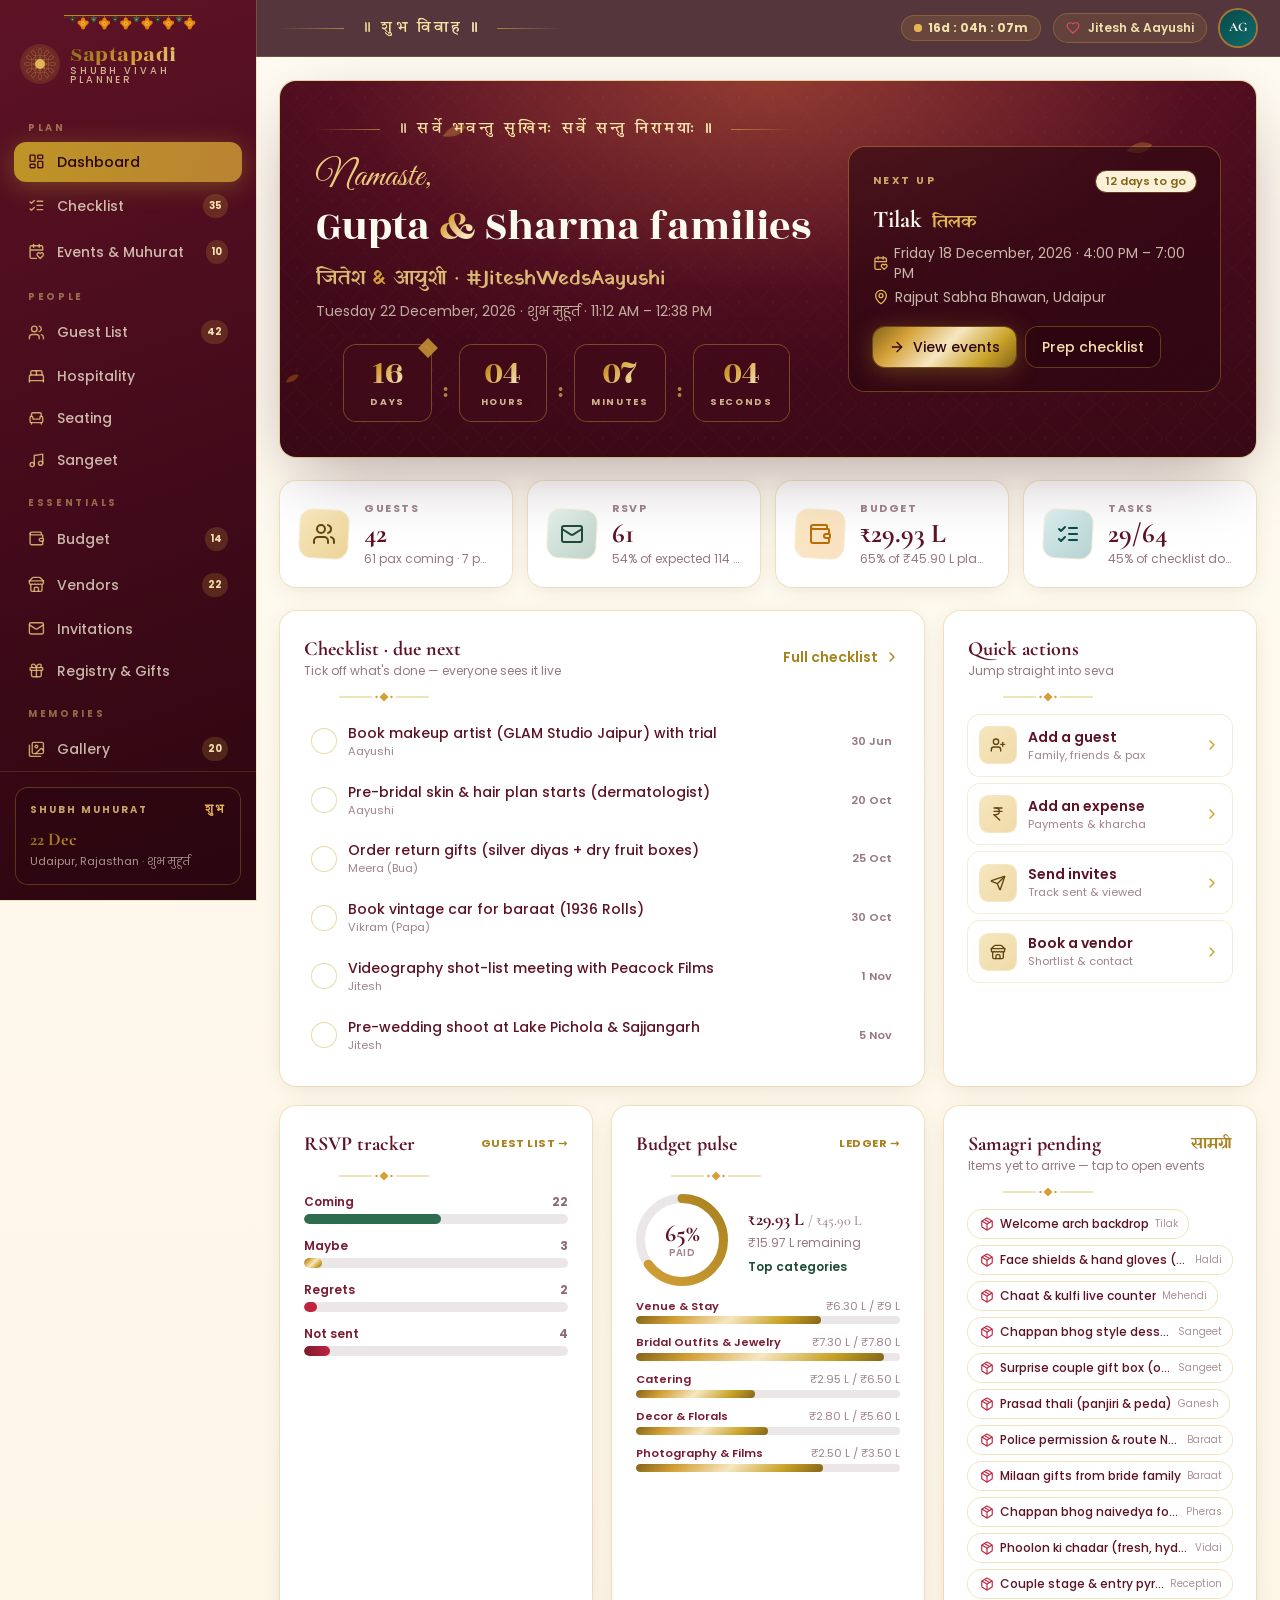
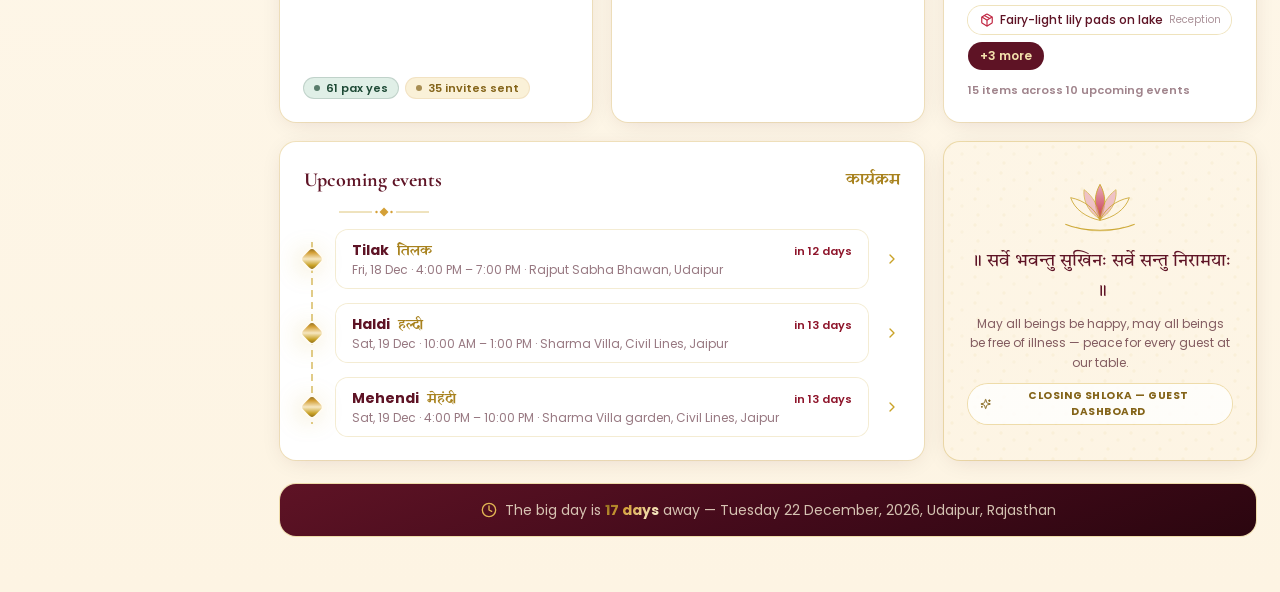
==== index.html @ cbbd02e7 "Saptapadi wedding site — production build" ====
<!doctype html>
<html lang="en">
  <head>
    <meta charset="UTF-8" />
    <link rel="icon" type="image/svg+xml" href="./favicon.svg" />
    <meta name="viewport" content="width=device-width, initial-scale=1.0" />
    <meta name="theme-color" content="#420A1A" />
    <link rel="manifest" href="./manifest.webmanifest" />
    <meta name="description" content="Saptapadi — a beautiful way to plan an Indian Hindu wedding. Guests, rituals, budget, vendors and everything shubh." />
    <title>Saptapadi · Shubh Vivah Planner</title>
    <link rel="preconnect" href="https://fonts.googleapis.com" />
    <link rel="preconnect" href="https://fonts.gstatic.com" crossorigin />
    <link
      href="https://fonts.googleapis.com/css2?family=Cormorant+Garamond:ital,wght@0,400;0,500;0,600;0,700;1,400;1,500;1,600&family=Rozha+One&family=Great+Vibes&family=Yatra+One&family=Tiro+Devanagari+Sanskrit:ital@0;1&family=Poppins:wght@300;400;500;600;700&display=swap"
      rel="stylesheet"
    />
    <script type="module" crossorigin src="./assets/index-DL94QzSH.js"></script>
    <link rel="modulepreload" crossorigin href="./assets/vendor-CzCGcrFV.js">
    <link rel="modulepreload" crossorigin href="./assets/motion-D1242MIy.js">
    <link rel="modulepreload" crossorigin href="./assets/charts-8jH4DC9F.js">
    <link rel="stylesheet" crossorigin href="./assets/index-RUDjxCdK.css">
  </head>
  <body>
    <div id="root"></div>
  </body>
</html>
---- assets/index-RUDjxCdK.css ----
*,:before,:after{--tw-border-spacing-x: 0;--tw-border-spacing-y: 0;--tw-translate-x: 0;--tw-translate-y: 0;--tw-rotate: 0;--tw-skew-x: 0;--tw-skew-y: 0;--tw-scale-x: 1;--tw-scale-y: 1;--tw-pan-x: ;--tw-pan-y: ;--tw-pinch-zoom: ;--tw-scroll-snap-strictness: proximity;--tw-gradient-from-position: ;--tw-gradient-via-position: ;--tw-gradient-to-position: ;--tw-ordinal: ;--tw-slashed-zero: ;--tw-numeric-figure: ;--tw-numeric-spacing: ;--tw-numeric-fraction: ;--tw-ring-inset: ;--tw-ring-offset-width: 0px;--tw-ring-offset-color: #fff;--tw-ring-color: rgb(59 130 246 / .5);--tw-ring-offset-shadow: 0 0 #0000;--tw-ring-shadow: 0 0 #0000;--tw-shadow: 0 0 #0000;--tw-shadow-colored: 0 0 #0000;--tw-blur: ;--tw-brightness: ;--tw-contrast: ;--tw-grayscale: ;--tw-hue-rotate: ;--tw-invert: ;--tw-saturate: ;--tw-sepia: ;--tw-drop-shadow: ;--tw-backdrop-blur: ;--tw-backdrop-brightness: ;--tw-backdrop-contrast: ;--tw-backdrop-grayscale: ;--tw-backdrop-hue-rotate: ;--tw-backdrop-invert: ;--tw-backdrop-opacity: ;--tw-backdrop-saturate: ;--tw-backdrop-sepia: ;--tw-contain-size: ;--tw-contain-layout: ;--tw-contain-paint: ;--tw-contain-style: }::backdrop{--tw-border-spacing-x: 0;--tw-border-spacing-y: 0;--tw-translate-x: 0;--tw-translate-y: 0;--tw-rotate: 0;--tw-skew-x: 0;--tw-skew-y: 0;--tw-scale-x: 1;--tw-scale-y: 1;--tw-pan-x: ;--tw-pan-y: ;--tw-pinch-zoom: ;--tw-scroll-snap-strictness: proximity;--tw-gradient-from-position: ;--tw-gradient-via-position: ;--tw-gradient-to-position: ;--tw-ordinal: ;--tw-slashed-zero: ;--tw-numeric-figure: ;--tw-numeric-spacing: ;--tw-numeric-fraction: ;--tw-ring-inset: ;--tw-ring-offset-width: 0px;--tw-ring-offset-color: #fff;--tw-ring-color: rgb(59 130 246 / .5);--tw-ring-offset-shadow: 0 0 #0000;--tw-ring-shadow: 0 0 #0000;--tw-shadow: 0 0 #0000;--tw-shadow-colored: 0 0 #0000;--tw-blur: ;--tw-brightness: ;--tw-contrast: ;--tw-grayscale: ;--tw-hue-rotate: ;--tw-invert: ;--tw-saturate: ;--tw-sepia: ;--tw-drop-shadow: ;--tw-backdrop-blur: ;--tw-backdrop-brightness: ;--tw-backdrop-contrast: ;--tw-backdrop-grayscale: ;--tw-backdrop-hue-rotate: ;--tw-backdrop-invert: ;--tw-backdrop-opacity: ;--tw-backdrop-saturate: ;--tw-backdrop-sepia: ;--tw-contain-size: ;--tw-contain-layout: ;--tw-contain-paint: ;--tw-contain-style: }*,:before,:after{box-sizing:border-box;border-width:0;border-style:solid;border-color:#e5e7eb}:before,:after{--tw-content: ""}html,:host{line-height:1.5;-webkit-text-size-adjust:100%;-moz-tab-size:4;-o-tab-size:4;tab-size:4;font-family:Poppins,system-ui,sans-serif;font-feature-settings:normal;font-variation-settings:normal;-webkit-tap-highlight-color:transparent}body{margin:0;line-height:inherit}hr{height:0;color:inherit;border-top-width:1px}abbr:where([title]){-webkit-text-decoration:underline dotted;text-decoration:underline dotted}h1,h2,h3,h4,h5,h6{font-size:inherit;font-weight:inherit}a{color:inherit;text-decoration:inherit}b,strong{font-weight:bolder}code,kbd,samp,pre{font-family:ui-monospace,SFMono-Regular,Menlo,Monaco,Consolas,Liberation Mono,Courier New,monospace;font-feature-settings:normal;font-variation-settings:normal;font-size:1em}small{font-size:80%}sub,sup{font-size:75%;line-height:0;position:relative;vertical-align:baseline}sub{bottom:-.25em}sup{top:-.5em}table{text-indent:0;border-color:inherit;border-collapse:collapse}button,input,optgroup,select,textarea{font-family:inherit;font-feature-settings:inherit;font-variation-settings:inherit;font-size:100%;font-weight:inherit;line-height:inherit;letter-spacing:inherit;color:inherit;margin:0;padding:0}button,select{text-transform:none}button,input:where([type=button]),input:where([type=reset]),input:where([type=submit]){-webkit-appearance:button;background-color:transparent;background-image:none}:-moz-focusring{outline:auto}:-moz-ui-invalid{box-shadow:none}progress{vertical-align:baseline}::-webkit-inner-spin-button,::-webkit-outer-spin-button{height:auto}[type=search]{-webkit-appearance:textfield;outline-offset:-2px}::-webkit-search-decoration{-webkit-appearance:none}::-webkit-file-upload-button{-webkit-appearance:button;font:inherit}summary{display:list-item}blockquote,dl,dd,h1,h2,h3,h4,h5,h6,hr,figure,p,pre{margin:0}fieldset{margin:0;padding:0}legend{padding:0}ol,ul,menu{list-style:none;margin:0;padding:0}dialog{padding:0}textarea{resize:vertical}input::-moz-placeholder,textarea::-moz-placeholder{opacity:1;color:#9ca3af}input::placeholder,textarea::placeholder{opacity:1;color:#9ca3af}button,[role=button]{cursor:pointer}:disabled{cursor:default}img,svg,video,canvas,audio,iframe,embed,object{display:block;vertical-align:middle}img,video{max-width:100%;height:auto}[hidden]:where(:not([hidden=until-found])){display:none}html{scroll-behavior:smooth}body{--tw-bg-opacity: 1;background-color:rgb(255 251 242 / var(--tw-bg-opacity, 1));font-family:Poppins,system-ui,sans-serif;--tw-text-opacity: 1;color:rgb(66 10 26 / var(--tw-text-opacity, 1));-webkit-font-smoothing:antialiased;-moz-osx-font-smoothing:grayscale;overflow-x:clip}::-moz-selection{--tw-bg-opacity: 1;background-color:rgb(243 224 172 / var(--tw-bg-opacity, 1));--tw-text-opacity: 1;color:rgb(66 10 26 / var(--tw-text-opacity, 1))}::selection{--tw-bg-opacity: 1;background-color:rgb(243 224 172 / var(--tw-bg-opacity, 1));--tw-text-opacity: 1;color:rgb(66 10 26 / var(--tw-text-opacity, 1))}*{scrollbar-width:thin;scrollbar-color:rgba(201,162,39,.55) rgba(66,10,26,.06)}*::-webkit-scrollbar{width:8px;height:8px}*::-webkit-scrollbar-track{background:#420a1a0d}*::-webkit-scrollbar-thumb{background:linear-gradient(180deg,#d4a037,#a8821e);border-radius:8px}input[type=number]::-webkit-outer-spin-button,input[type=number]::-webkit-inner-spin-button{-webkit-appearance:none}@keyframes shimmer{0%{background-position:200% center}to{background-position:-200% center}}.gold-text{animation:shimmer 9s linear infinite;background-image:linear-gradient(135deg,#846419,#d4a037 22%,#f6e7c1,#c9a227 78%,#846419);-webkit-background-clip:text;background-clip:text;color:transparent;background-size:200% auto}.gold-text-static{background-image:linear-gradient(135deg,#846419,#d4a037 22%,#f6e7c1,#c9a227 78%,#846419);-webkit-background-clip:text;background-clip:text;color:transparent;background-size:200% auto}.frame-gold{box-shadow:inset 0 0 0 1px #c9a22773}.frame-royal-dark{box-shadow:inset 0 0 0 2px #c9a227d9,inset 0 0 0 6px #2b060f,inset 0 0 0 7.5px #c024408c}.shloka{line-height:2.1}.frame-gold-double{box-shadow:inset 0 0 0 1px #c9a2278c,inset 0 0 0 4px #fffbf200,inset 0 0 #0000}.arch{border-radius:999px 999px 1.25rem 1.25rem}.arch-sm{border-radius:999px 999px .75rem .75rem}.pattern-bandhani{background-image:url("data:image/svg+xml,%3Csvg xmlns='http://www.w3.org/2000/svg' width='26' height='26'%3E%3Ccircle cx='5' cy='5' r='1.7' fill='%23C9A227' fill-opacity='0.16'/%3E%3Ccircle cx='18' cy='12' r='1.7' fill='%23C9A227' fill-opacity='0.12'/%3E%3Ccircle cx='8' cy='21' r='1.7' fill='%23C9A227' fill-opacity='0.16'/%3E%3C/svg%3E")}.pattern-jaali{background-image:url("data:image/svg+xml,%3Csvg xmlns='http://www.w3.org/2000/svg' width='34' height='34'%3E%3Cpath d='M17 1 L33 17 L17 33 L1 17 Z' fill='none' stroke='%23C9A227' stroke-opacity='0.14'/%3E%3Ccircle cx='17' cy='17' r='1.4' fill='%23C9A227' fill-opacity='0.16'/%3E%3C/svg%3E")}.pattern-waves{background-image:url("data:image/svg+xml,%3Csvg xmlns='http://www.w3.org/2000/svg' width='120' height='24'%3E%3Cpath d='M0 12 Q 15 0 30 12 T 60 12 T 90 12 T 120 12' fill='none' stroke='%23C9A227' stroke-opacity='0.13'/%3E%3C/svg%3E")}.no-scrollbar::-webkit-scrollbar{display:none}.no-scrollbar{-ms-overflow-style:none;scrollbar-width:none}.glass-dark{border-bottom-width:1px;border-color:#c9a22740;background-color:#2b060fcc;--tw-backdrop-blur: blur(24px);-webkit-backdrop-filter:var(--tw-backdrop-blur) var(--tw-backdrop-brightness) var(--tw-backdrop-contrast) var(--tw-backdrop-grayscale) var(--tw-backdrop-hue-rotate) var(--tw-backdrop-invert) var(--tw-backdrop-opacity) var(--tw-backdrop-saturate) var(--tw-backdrop-sepia);backdrop-filter:var(--tw-backdrop-blur) var(--tw-backdrop-brightness) var(--tw-backdrop-contrast) var(--tw-backdrop-grayscale) var(--tw-backdrop-hue-rotate) var(--tw-backdrop-invert) var(--tw-backdrop-opacity) var(--tw-backdrop-saturate) var(--tw-backdrop-sepia)}.glass-light{border-bottom-width:1px;border-color:#c9a22733;background-color:#fffbf2d9;--tw-backdrop-blur: blur(24px);-webkit-backdrop-filter:var(--tw-backdrop-blur) var(--tw-backdrop-brightness) var(--tw-backdrop-contrast) var(--tw-backdrop-grayscale) var(--tw-backdrop-hue-rotate) var(--tw-backdrop-invert) var(--tw-backdrop-opacity) var(--tw-backdrop-saturate) var(--tw-backdrop-sepia);backdrop-filter:var(--tw-backdrop-blur) var(--tw-backdrop-brightness) var(--tw-backdrop-contrast) var(--tw-backdrop-grayscale) var(--tw-backdrop-hue-rotate) var(--tw-backdrop-invert) var(--tw-backdrop-opacity) var(--tw-backdrop-saturate) var(--tw-backdrop-sepia)}.timeline-dash{background-image:linear-gradient(to bottom,rgba(201,162,39,.55) 55%,transparent 45%);background-size:2px 12px;background-repeat:repeat-y}.pointer-events-none{pointer-events:none}.visible{visibility:visible}.invisible{visibility:hidden}.static{position:static}.fixed{position:fixed}.absolute{position:absolute}.relative{position:relative}.sticky{position:sticky}.-inset-2{top:-.5rem;right:-.5rem;bottom:-.5rem;left:-.5rem}.-inset-2\.5{top:-.625rem;right:-.625rem;bottom:-.625rem;left:-.625rem}.-inset-3{top:-.75rem;right:-.75rem;bottom:-.75rem;left:-.75rem}.inset-0{top:0;right:0;bottom:0;left:0}.inset-x-0{left:0;right:0}.inset-y-0{top:0;bottom:0}.-bottom-24{bottom:-6rem}.-bottom-28{bottom:-7rem}.-bottom-32{bottom:-8rem}.-left-12{left:-3rem}.-left-20{left:-5rem}.-left-24{left:-6rem}.-left-32{left:-8rem}.-left-36{left:-9rem}.-left-40{left:-10rem}.-left-8{left:-2rem}.-right-1{right:-.25rem}.-right-12{right:-3rem}.-right-24{right:-6rem}.-right-28{right:-7rem}.-right-3{right:-.75rem}.-right-32{right:-8rem}.-right-40{right:-10rem}.-right-6{right:-1.5rem}.-top-1{top:-.25rem}.-top-20{top:-5rem}.-top-28{top:-7rem}.-top-32{top:-8rem}.-top-4{top:-1rem}.-top-5{top:-1.25rem}.-top-6{top:-1.5rem}.bottom-0{bottom:0}.bottom-10{bottom:2.5rem}.bottom-3{bottom:.75rem}.bottom-4{bottom:1rem}.bottom-5{bottom:1.25rem}.bottom-6{bottom:1.5rem}.left-0{left:0}.left-0\.5{left:.125rem}.left-3\.5{left:.875rem}.left-4{left:1rem}.left-5{left:1.25rem}.left-6{left:1.5rem}.left-\[1\.75rem\]{left:1.75rem}.left-\[7px\]{left:7px}.right-0{right:0}.right-0\.5{right:.125rem}.right-2{right:.5rem}.right-3{right:.75rem}.right-3\.5{right:.875rem}.right-4{right:1rem}.right-5{right:1.25rem}.right-6{right:1.5rem}.top-0{top:0}.top-0\.5{top:.125rem}.top-1\/2{top:50%}.top-1\/4{top:25%}.top-16{top:4rem}.top-2{top:.5rem}.top-20{top:5rem}.top-3{top:.75rem}.top-3\.5{top:.875rem}.top-4{top:1rem}.top-5{top:1.25rem}.top-6{top:1.5rem}.top-\[-4\%\]{top:-4%}.z-10{z-index:10}.z-30{z-index:30}.z-40{z-index:40}.z-50{z-index:50}.z-\[100\]{z-index:100}.z-\[90\]{z-index:90}.col-span-1{grid-column:span 1 / span 1}.mx-2{margin-left:.5rem;margin-right:.5rem}.mx-auto{margin-left:auto;margin-right:auto}.my-1\.5{margin-top:.375rem;margin-bottom:.375rem}.my-2{margin-top:.5rem;margin-bottom:.5rem}.my-3{margin-top:.75rem;margin-bottom:.75rem}.my-4{margin-top:1rem;margin-bottom:1rem}.-mt-2{margin-top:-.5rem}.mb-0\.5{margin-bottom:.125rem}.mb-1{margin-bottom:.25rem}.mb-1\.5{margin-bottom:.375rem}.mb-10{margin-bottom:2.5rem}.mb-2{margin-bottom:.5rem}.mb-2\.5{margin-bottom:.625rem}.mb-3{margin-bottom:.75rem}.mb-4{margin-bottom:1rem}.mb-5{margin-bottom:1.25rem}.ml-0\.5{margin-left:.125rem}.ml-1{margin-left:.25rem}.ml-2{margin-left:.5rem}.ml-auto{margin-left:auto}.mt-0\.5{margin-top:.125rem}.mt-1{margin-top:.25rem}.mt-1\.5{margin-top:.375rem}.mt-10{margin-top:2.5rem}.mt-12{margin-top:3rem}.mt-2{margin-top:.5rem}.mt-2\.5{margin-top:.625rem}.mt-3{margin-top:.75rem}.mt-3\.5{margin-top:.875rem}.mt-4{margin-top:1rem}.mt-5{margin-top:1.25rem}.mt-6{margin-top:1.5rem}.mt-7{margin-top:1.75rem}.mt-8{margin-top:2rem}.mt-9{margin-top:2.25rem}.mt-auto{margin-top:auto}.line-clamp-1{overflow:hidden;display:-webkit-box;-webkit-box-orient:vertical;-webkit-line-clamp:1}.line-clamp-2{overflow:hidden;display:-webkit-box;-webkit-box-orient:vertical;-webkit-line-clamp:2}.block{display:block}.inline-block{display:inline-block}.inline{display:inline}.flex{display:flex}.\!inline-flex{display:inline-flex!important}.inline-flex{display:inline-flex}.table{display:table}.grid{display:grid}.inline-grid{display:inline-grid}.hidden{display:none}.aspect-\[3\/4\]{aspect-ratio:3/4}.h-0\.5{height:.125rem}.h-1\.5{height:.375rem}.h-10{height:2.5rem}.h-11{height:2.75rem}.h-12{height:3rem}.h-14{height:3.5rem}.h-16{height:4rem}.h-2{height:.5rem}.h-2\.5{height:.625rem}.h-20{height:5rem}.h-24{height:6rem}.h-28{height:7rem}.h-3{height:.75rem}.h-3\.5{height:.875rem}.h-32{height:8rem}.h-36{height:9rem}.h-4{height:1rem}.h-40{height:10rem}.h-44{height:11rem}.h-48{height:12rem}.h-5{height:1.25rem}.h-6{height:1.5rem}.h-64{height:16rem}.h-7{height:1.75rem}.h-72{height:18rem}.h-8{height:2rem}.h-80{height:20rem}.h-9{height:2.25rem}.h-96{height:24rem}.h-\[1\.05rem\]{height:1.05rem}.h-\[260px\]{height:260px}.h-\[26rem\]{height:26rem}.h-\[30rem\]{height:30rem}.h-\[32rem\]{height:32rem}.h-\[382px\]{height:382px}.h-\[3px\]{height:3px}.h-\[520px\]{height:520px}.h-full{height:100%}.h-px{height:1px}.max-h-44{max-height:11rem}.max-h-72{max-height:18rem}.max-h-\[30rem\]{max-height:30rem}.max-h-\[52vh\]{max-height:52vh}.max-h-\[62vh\]{max-height:62vh}.max-h-\[70vh\]{max-height:70vh}.min-h-\[90px\]{min-height:90px}.min-h-screen{min-height:100vh}.w-1\.5{width:.375rem}.w-10{width:2.5rem}.w-11{width:2.75rem}.w-12{width:3rem}.w-14{width:3.5rem}.w-16{width:4rem}.w-2{width:.5rem}.w-2\.5{width:.625rem}.w-20{width:5rem}.w-24{width:6rem}.w-28{width:7rem}.w-3{width:.75rem}.w-3\.5{width:.875rem}.w-32{width:8rem}.w-36{width:9rem}.w-4{width:1rem}.w-4\/5{width:80%}.w-40{width:10rem}.w-44{width:11rem}.w-48{width:12rem}.w-5{width:1.25rem}.w-52{width:13rem}.w-56{width:14rem}.w-6{width:1.5rem}.w-60{width:15rem}.w-64{width:16rem}.w-7{width:1.75rem}.w-72{width:18rem}.w-8{width:2rem}.w-80{width:20rem}.w-9{width:2.25rem}.w-96{width:24rem}.w-\[1\.05rem\]{width:1.05rem}.w-\[180px\]{width:180px}.w-\[26rem\]{width:26rem}.w-\[290px\]{width:290px}.w-\[2px\]{width:2px}.w-\[30rem\]{width:30rem}.w-\[32rem\]{width:32rem}.w-\[400px\]{width:400px}.w-full{width:100%}.w-max{width:-moz-max-content;width:max-content}.min-w-0{min-width:0px}.min-w-\[13rem\]{min-width:13rem}.min-w-\[3\.3rem\]{min-width:3.3rem}.min-w-\[680px\]{min-width:680px}.min-w-\[760px\]{min-width:760px}.max-w-2xl{max-width:42rem}.max-w-3xl{max-width:48rem}.max-w-4xl{max-width:56rem}.max-w-7xl{max-width:80rem}.max-w-\[19rem\]{max-width:19rem}.max-w-\[220px\]{max-width:220px}.max-w-\[320px\]{max-width:320px}.max-w-\[7\.5rem\]{max-width:7.5rem}.max-w-full{max-width:100%}.max-w-lg{max-width:32rem}.max-w-md{max-width:28rem}.max-w-sm{max-width:24rem}.max-w-xl{max-width:36rem}.flex-1{flex:1 1 0%}.shrink-0{flex-shrink:0}.grow{flex-grow:1}.basis-48{flex-basis:12rem}.basis-52{flex-basis:13rem}.origin-left{transform-origin:left}.-translate-y-1\/2{--tw-translate-y: -50%;transform:translate(var(--tw-translate-x),var(--tw-translate-y)) rotate(var(--tw-rotate)) skew(var(--tw-skew-x)) skewY(var(--tw-skew-y)) scaleX(var(--tw-scale-x)) scaleY(var(--tw-scale-y))}.-rotate-3{--tw-rotate: -3deg;transform:translate(var(--tw-translate-x),var(--tw-translate-y)) rotate(var(--tw-rotate)) skew(var(--tw-skew-x)) skewY(var(--tw-skew-y)) scaleX(var(--tw-scale-x)) scaleY(var(--tw-scale-y))}.-rotate-45{--tw-rotate: -45deg;transform:translate(var(--tw-translate-x),var(--tw-translate-y)) rotate(var(--tw-rotate)) skew(var(--tw-skew-x)) skewY(var(--tw-skew-y)) scaleX(var(--tw-scale-x)) scaleY(var(--tw-scale-y))}.-rotate-90{--tw-rotate: -90deg;transform:translate(var(--tw-translate-x),var(--tw-translate-y)) rotate(var(--tw-rotate)) skew(var(--tw-skew-x)) skewY(var(--tw-skew-y)) scaleX(var(--tw-scale-x)) scaleY(var(--tw-scale-y))}.rotate-12{--tw-rotate: 12deg;transform:translate(var(--tw-translate-x),var(--tw-translate-y)) rotate(var(--tw-rotate)) skew(var(--tw-skew-x)) skewY(var(--tw-skew-y)) scaleX(var(--tw-scale-x)) scaleY(var(--tw-scale-y))}.rotate-180{--tw-rotate: 180deg;transform:translate(var(--tw-translate-x),var(--tw-translate-y)) rotate(var(--tw-rotate)) skew(var(--tw-skew-x)) skewY(var(--tw-skew-y)) scaleX(var(--tw-scale-x)) scaleY(var(--tw-scale-y))}.rotate-3{--tw-rotate: 3deg;transform:translate(var(--tw-translate-x),var(--tw-translate-y)) rotate(var(--tw-rotate)) skew(var(--tw-skew-x)) skewY(var(--tw-skew-y)) scaleX(var(--tw-scale-x)) scaleY(var(--tw-scale-y))}.rotate-45{--tw-rotate: 45deg;transform:translate(var(--tw-translate-x),var(--tw-translate-y)) rotate(var(--tw-rotate)) skew(var(--tw-skew-x)) skewY(var(--tw-skew-y)) scaleX(var(--tw-scale-x)) scaleY(var(--tw-scale-y))}.rotate-90{--tw-rotate: 90deg;transform:translate(var(--tw-translate-x),var(--tw-translate-y)) rotate(var(--tw-rotate)) skew(var(--tw-skew-x)) skewY(var(--tw-skew-y)) scaleX(var(--tw-scale-x)) scaleY(var(--tw-scale-y))}.-scale-x-100{--tw-scale-x: -1;transform:translate(var(--tw-translate-x),var(--tw-translate-y)) rotate(var(--tw-rotate)) skew(var(--tw-skew-x)) skewY(var(--tw-skew-y)) scaleX(var(--tw-scale-x)) scaleY(var(--tw-scale-y))}.transform{transform:translate(var(--tw-translate-x),var(--tw-translate-y)) rotate(var(--tw-rotate)) skew(var(--tw-skew-x)) skewY(var(--tw-skew-y)) scaleX(var(--tw-scale-x)) scaleY(var(--tw-scale-y))}@keyframes glow{0%,to{opacity:.72;filter:drop-shadow(0 0 5px rgba(242,179,61,.45))}50%{opacity:1;filter:drop-shadow(0 0 14px rgba(242,179,61,.85))}}.animate-glow{animation:glow 2.8s ease-in-out infinite}@keyframes marquee{0%{transform:translate(0)}to{transform:translate(-50%)}}.animate-marquee{animation:marquee 32s linear infinite}@keyframes ping{75%,to{transform:scale(2);opacity:0}}.animate-ping{animation:ping 1s cubic-bezier(0,0,.2,1) infinite}@keyframes ping-ring{0%{transform:scale(1);opacity:.7}to{transform:scale(1.9);opacity:0}}.animate-ping-ring{animation:ping-ring 1.6s cubic-bezier(0,0,.2,1) infinite}@keyframes spin{to{transform:rotate(360deg)}}.animate-spin{animation:spin 1s linear infinite}.cursor-pointer{cursor:pointer}.cursor-zoom-in{cursor:zoom-in}.select-none{-webkit-user-select:none;-moz-user-select:none;user-select:none}.resize-y{resize:vertical}.resize{resize:both}.snap-x{scroll-snap-type:x var(--tw-scroll-snap-strictness)}.snap-start{scroll-snap-align:start}.scroll-mt-24{scroll-margin-top:6rem}.scroll-mt-28{scroll-margin-top:7rem}.appearance-none{-webkit-appearance:none;-moz-appearance:none;appearance:none}.columns-2{-moz-columns:2;columns:2}.break-inside-avoid{-moz-column-break-inside:avoid;break-inside:avoid}.grid-cols-1{grid-template-columns:repeat(1,minmax(0,1fr))}.grid-cols-2{grid-template-columns:repeat(2,minmax(0,1fr))}.grid-cols-5{grid-template-columns:repeat(5,minmax(0,1fr))}.flex-col{flex-direction:column}.flex-wrap{flex-wrap:wrap}.place-items-center{place-items:center}.content-start{align-content:flex-start}.items-start{align-items:flex-start}.items-end{align-items:flex-end}.items-center{align-items:center}.items-baseline{align-items:baseline}.items-stretch{align-items:stretch}.\!justify-start{justify-content:flex-start!important}.\!justify-end{justify-content:flex-end!important}.justify-end{justify-content:flex-end}.justify-center{justify-content:center}.justify-between{justify-content:space-between}.gap-0\.5{gap:.125rem}.gap-1{gap:.25rem}.gap-1\.5{gap:.375rem}.gap-10{gap:2.5rem}.gap-12{gap:3rem}.gap-2{gap:.5rem}.gap-2\.5{gap:.625rem}.gap-3{gap:.75rem}.gap-3\.5{gap:.875rem}.gap-4{gap:1rem}.gap-5{gap:1.25rem}.gap-6{gap:1.5rem}.gap-7{gap:1.75rem}.gap-8{gap:2rem}.gap-x-10{-moz-column-gap:2.5rem;column-gap:2.5rem}.gap-x-2{-moz-column-gap:.5rem;column-gap:.5rem}.gap-x-2\.5{-moz-column-gap:.625rem;column-gap:.625rem}.gap-x-3{-moz-column-gap:.75rem;column-gap:.75rem}.gap-x-4{-moz-column-gap:1rem;column-gap:1rem}.gap-x-5{-moz-column-gap:1.25rem;column-gap:1.25rem}.gap-x-6{-moz-column-gap:1.5rem;column-gap:1.5rem}.gap-x-8{-moz-column-gap:2rem;column-gap:2rem}.gap-y-1{row-gap:.25rem}.gap-y-1\.5{row-gap:.375rem}.gap-y-2{row-gap:.5rem}.gap-y-3{row-gap:.75rem}.gap-y-4{row-gap:1rem}.-space-x-1\.5>:not([hidden])~:not([hidden]){--tw-space-x-reverse: 0;margin-right:calc(-.375rem * var(--tw-space-x-reverse));margin-left:calc(-.375rem * calc(1 - var(--tw-space-x-reverse)))}.space-y-0\.5>:not([hidden])~:not([hidden]){--tw-space-y-reverse: 0;margin-top:calc(.125rem * calc(1 - var(--tw-space-y-reverse)));margin-bottom:calc(.125rem * var(--tw-space-y-reverse))}.space-y-1>:not([hidden])~:not([hidden]){--tw-space-y-reverse: 0;margin-top:calc(.25rem * calc(1 - var(--tw-space-y-reverse)));margin-bottom:calc(.25rem * var(--tw-space-y-reverse))}.space-y-1\.5>:not([hidden])~:not([hidden]){--tw-space-y-reverse: 0;margin-top:calc(.375rem * calc(1 - var(--tw-space-y-reverse)));margin-bottom:calc(.375rem * var(--tw-space-y-reverse))}.space-y-10>:not([hidden])~:not([hidden]){--tw-space-y-reverse: 0;margin-top:calc(2.5rem * calc(1 - var(--tw-space-y-reverse)));margin-bottom:calc(2.5rem * var(--tw-space-y-reverse))}.space-y-2>:not([hidden])~:not([hidden]){--tw-space-y-reverse: 0;margin-top:calc(.5rem * calc(1 - var(--tw-space-y-reverse)));margin-bottom:calc(.5rem * var(--tw-space-y-reverse))}.space-y-2\.5>:not([hidden])~:not([hidden]){--tw-space-y-reverse: 0;margin-top:calc(.625rem * calc(1 - var(--tw-space-y-reverse)));margin-bottom:calc(.625rem * var(--tw-space-y-reverse))}.space-y-3>:not([hidden])~:not([hidden]){--tw-space-y-reverse: 0;margin-top:calc(.75rem * calc(1 - var(--tw-space-y-reverse)));margin-bottom:calc(.75rem * var(--tw-space-y-reverse))}.space-y-3\.5>:not([hidden])~:not([hidden]){--tw-space-y-reverse: 0;margin-top:calc(.875rem * calc(1 - var(--tw-space-y-reverse)));margin-bottom:calc(.875rem * var(--tw-space-y-reverse))}.space-y-4>:not([hidden])~:not([hidden]){--tw-space-y-reverse: 0;margin-top:calc(1rem * calc(1 - var(--tw-space-y-reverse)));margin-bottom:calc(1rem * var(--tw-space-y-reverse))}.space-y-5>:not([hidden])~:not([hidden]){--tw-space-y-reverse: 0;margin-top:calc(1.25rem * calc(1 - var(--tw-space-y-reverse)));margin-bottom:calc(1.25rem * var(--tw-space-y-reverse))}.space-y-6>:not([hidden])~:not([hidden]){--tw-space-y-reverse: 0;margin-top:calc(1.5rem * calc(1 - var(--tw-space-y-reverse)));margin-bottom:calc(1.5rem * var(--tw-space-y-reverse))}.space-y-7>:not([hidden])~:not([hidden]){--tw-space-y-reverse: 0;margin-top:calc(1.75rem * calc(1 - var(--tw-space-y-reverse)));margin-bottom:calc(1.75rem * var(--tw-space-y-reverse))}.space-y-8>:not([hidden])~:not([hidden]){--tw-space-y-reverse: 0;margin-top:calc(2rem * calc(1 - var(--tw-space-y-reverse)));margin-bottom:calc(2rem * var(--tw-space-y-reverse))}.divide-y>:not([hidden])~:not([hidden]){--tw-divide-y-reverse: 0;border-top-width:calc(1px * calc(1 - var(--tw-divide-y-reverse)));border-bottom-width:calc(1px * var(--tw-divide-y-reverse))}.divide-gold-600\/15>:not([hidden])~:not([hidden]){border-color:#c9a22726}.self-start{align-self:flex-start}.self-stretch{align-self:stretch}.overflow-hidden{overflow:hidden}.overflow-x-auto{overflow-x:auto}.overflow-y-auto{overflow-y:auto}.truncate{overflow:hidden;text-overflow:ellipsis;white-space:nowrap}.whitespace-nowrap{white-space:nowrap}.whitespace-pre-wrap{white-space:pre-wrap}.rounded{border-radius:.25rem}.rounded-2xl{border-radius:1rem}.rounded-4xl{border-radius:2rem}.rounded-\[4px\]{border-radius:4px}.rounded-full{border-radius:9999px}.rounded-lg{border-radius:.5rem}.rounded-md{border-radius:.375rem}.rounded-xl{border-radius:.75rem}.border{border-width:1px}.border-y{border-top-width:1px;border-bottom-width:1px}.border-b{border-bottom-width:1px}.border-t{border-top-width:1px}.border-dashed{border-style:dashed}.border-gold-600\/10{border-color:#c9a2271a}.border-gold-600\/15{border-color:#c9a22726}.border-gold-600\/20{border-color:#c9a22733}.border-gold-600\/25{border-color:#c9a22740}.border-gold-600\/30{border-color:#c9a2274d}.border-gold-600\/40{border-color:#c9a22766}.\!bg-gold-50\/60{background-color:#fdfaef99!important}.\!bg-maroon-900{--tw-bg-opacity: 1 !important;background-color:rgb(66 10 26 / var(--tw-bg-opacity, 1))!important}.\!bg-white\/10{background-color:#ffffff1a!important}.bg-\[\#1F3A5F\]{--tw-bg-opacity: 1;background-color:rgb(31 58 95 / var(--tw-bg-opacity, 1))}.bg-current{background-color:currentColor}.bg-gold-100{--tw-bg-opacity: 1;background-color:rgb(250 241 216 / var(--tw-bg-opacity, 1))}.bg-gold-400{--tw-bg-opacity: 1;background-color:rgb(226 182 84 / var(--tw-bg-opacity, 1))}.bg-gold-50{--tw-bg-opacity: 1;background-color:rgb(253 250 239 / var(--tw-bg-opacity, 1))}.bg-gold-50\/50{background-color:#fdfaef80}.bg-gold-50\/60{background-color:#fdfaef99}.bg-gold-50\/70{background-color:#fdfaefb3}.bg-gold-500{--tw-bg-opacity: 1;background-color:rgb(212 160 55 / var(--tw-bg-opacity, 1))}.bg-gold-500\/10{background-color:#d4a0371a}.bg-gold-500\/15{background-color:#d4a03726}.bg-gold-500\/20{background-color:#d4a03733}.bg-gold-500\/30{background-color:#d4a0374d}.bg-gold-500\/5{background-color:#d4a0370d}.bg-gold-500\/80{background-color:#d4a037cc}.bg-gold-600{--tw-bg-opacity: 1;background-color:rgb(201 162 39 / var(--tw-bg-opacity, 1))}.bg-gold-600\/20{background-color:#c9a22733}.bg-gold-600\/25{background-color:#c9a22740}.bg-gold-600\/50{background-color:#c9a22780}.bg-haldi{--tw-bg-opacity: 1;background-color:rgb(242 179 61 / var(--tw-bg-opacity, 1))}.bg-haldi\/15{background-color:#f2b33d26}.bg-haldi\/20{background-color:#f2b33d33}.bg-ivory{--tw-bg-opacity: 1;background-color:rgb(255 251 242 / var(--tw-bg-opacity, 1))}.bg-ivory\/60{background-color:#fffbf299}.bg-kumkum{--tw-bg-opacity: 1;background-color:rgb(192 36 64 / var(--tw-bg-opacity, 1))}.bg-kumkum\/10{background-color:#c024401a}.bg-kumkum\/15{background-color:#c0244026}.bg-kumkum\/5{background-color:#c024400d}.bg-maroon-100{--tw-bg-opacity: 1;background-color:rgb(245 223 226 / var(--tw-bg-opacity, 1))}.bg-maroon-50{--tw-bg-opacity: 1;background-color:rgb(251 241 242 / var(--tw-bg-opacity, 1))}.bg-maroon-600\/10{background-color:#96283f1a}.bg-maroon-700{--tw-bg-opacity: 1;background-color:rgb(122 27 49 / var(--tw-bg-opacity, 1))}.bg-maroon-800{--tw-bg-opacity: 1;background-color:rgb(94 19 37 / var(--tw-bg-opacity, 1))}.bg-maroon-900{--tw-bg-opacity: 1;background-color:rgb(66 10 26 / var(--tw-bg-opacity, 1))}.bg-maroon-900\/10{background-color:#420a1a1a}.bg-maroon-900\/15{background-color:#420a1a26}.bg-maroon-900\/20{background-color:#420a1a33}.bg-maroon-900\/5{background-color:#420a1a0d}.bg-maroon-900\/60{background-color:#420a1a99}.bg-maroon-900\/70{background-color:#420a1ab3}.bg-maroon-950{--tw-bg-opacity: 1;background-color:rgb(43 6 15 / var(--tw-bg-opacity, 1))}.bg-maroon-950\/15{background-color:#2b060f26}.bg-maroon-950\/25{background-color:#2b060f40}.bg-maroon-950\/50{background-color:#2b060f80}.bg-maroon-950\/60{background-color:#2b060f99}.bg-maroon-950\/70{background-color:#2b060fb3}.bg-maroon-950\/80{background-color:#2b060fcc}.bg-maroon-950\/85{background-color:#2b060fd9}.bg-maroon-950\/95{background-color:#2b060ff2}.bg-mehendi{--tw-bg-opacity: 1;background-color:rgb(47 107 79 / var(--tw-bg-opacity, 1))}.bg-mehendi-pale{--tw-bg-opacity: 1;background-color:rgb(224 239 231 / var(--tw-bg-opacity, 1))}.bg-mehendi-pale\/25{background-color:#e0efe740}.bg-mehendi-pale\/30{background-color:#e0efe74d}.bg-mehendi-pale\/50{background-color:#e0efe780}.bg-mehendi\/15{background-color:#2f6b4f26}.bg-mehendi\/60{background-color:#2f6b4f99}.bg-peacock{--tw-bg-opacity: 1;background-color:rgb(14 107 107 / var(--tw-bg-opacity, 1))}.bg-peacock-pale{--tw-bg-opacity: 1;background-color:rgb(217 237 237 / var(--tw-bg-opacity, 1))}.bg-peacock-pale\/70{background-color:#d9ededb3}.bg-white{--tw-bg-opacity: 1;background-color:rgb(255 255 255 / var(--tw-bg-opacity, 1))}.bg-white\/10{background-color:#ffffff1a}.bg-white\/15{background-color:#ffffff26}.bg-white\/20{background-color:#fff3}.bg-white\/5{background-color:#ffffff0d}.bg-white\/60{background-color:#fff9}.bg-white\/70{background-color:#ffffffb3}.bg-white\/75{background-color:#ffffffbf}.bg-white\/80{background-color:#fffc}.bg-cream-paper{background-image:linear-gradient(180deg,#fffbf2,#fdf4e3)}.bg-diya-warm{background-image:radial-gradient(600px 300px at 50% 0%,#f2b33d38,#f2b33d00 70%)}.bg-gold-foil{background-image:linear-gradient(135deg,#846419,#d4a037 22%,#f6e7c1,#c9a227 78%,#846419)}.bg-gold-soft{background-image:linear-gradient(135deg,#f3e0ac,#faf1d8 45%,#ebcc7d)}.bg-gradient-to-b{background-image:linear-gradient(to bottom,var(--tw-gradient-stops))}.bg-gradient-to-br{background-image:linear-gradient(to bottom right,var(--tw-gradient-stops))}.bg-gradient-to-l{background-image:linear-gradient(to left,var(--tw-gradient-stops))}.bg-gradient-to-r{background-image:linear-gradient(to right,var(--tw-gradient-stops))}.bg-gradient-to-t{background-image:linear-gradient(to top,var(--tw-gradient-stops))}.bg-maroon-silk{background-image:linear-gradient(160deg,#5e1325,#420a1a 55%,#2b060f)}.bg-maroon-velvet{background-image:radial-gradient(1400px 700px at 50% -10%,#7a1b31,#420a1a 46%,#2b060f)}.bg-peacock-sheen{background-image:linear-gradient(150deg,#0e6b6b,#094a4a)}.bg-sand-paper{background-image:linear-gradient(180deg,#faf6eb,#f6e7c9)}.from-\[\#E85D04\]{--tw-gradient-from: #E85D04 var(--tw-gradient-from-position);--tw-gradient-to: rgb(232 93 4 / 0) var(--tw-gradient-to-position);--tw-gradient-stops: var(--tw-gradient-from), var(--tw-gradient-to)}.from-gold-100{--tw-gradient-from: #FAF1D8 var(--tw-gradient-from-position);--tw-gradient-to: rgb(250 241 216 / 0) var(--tw-gradient-to-position);--tw-gradient-stops: var(--tw-gradient-from), var(--tw-gradient-to)}.from-gold-200\/80{--tw-gradient-from: rgb(243 224 172 / .8) var(--tw-gradient-from-position);--tw-gradient-to: rgb(243 224 172 / 0) var(--tw-gradient-to-position);--tw-gradient-stops: var(--tw-gradient-from), var(--tw-gradient-to)}.from-gold-600\/40{--tw-gradient-from: rgb(201 162 39 / .4) var(--tw-gradient-from-position);--tw-gradient-to: rgb(201 162 39 / 0) var(--tw-gradient-to-position);--tw-gradient-stops: var(--tw-gradient-from), var(--tw-gradient-to)}.from-gold-600\/90{--tw-gradient-from: rgb(201 162 39 / .9) var(--tw-gradient-from-position);--tw-gradient-to: rgb(201 162 39 / 0) var(--tw-gradient-to-position);--tw-gradient-stops: var(--tw-gradient-from), var(--tw-gradient-to)}.from-haldi-light{--tw-gradient-from: #F8CE77 var(--tw-gradient-from-position);--tw-gradient-to: rgb(248 206 119 / 0) var(--tw-gradient-to-position);--tw-gradient-stops: var(--tw-gradient-from), var(--tw-gradient-to)}.from-haldi\/30{--tw-gradient-from: rgb(242 179 61 / .3) var(--tw-gradient-from-position);--tw-gradient-to: rgb(242 179 61 / 0) var(--tw-gradient-to-position);--tw-gradient-stops: var(--tw-gradient-from), var(--tw-gradient-to)}.from-kumkum\/15{--tw-gradient-from: rgb(192 36 64 / .15) var(--tw-gradient-from-position);--tw-gradient-to: rgb(192 36 64 / 0) var(--tw-gradient-to-position);--tw-gradient-stops: var(--tw-gradient-from), var(--tw-gradient-to)}.from-maroon-100{--tw-gradient-from: #F5DFE2 var(--tw-gradient-from-position);--tw-gradient-to: rgb(245 223 226 / 0) var(--tw-gradient-to-position);--tw-gradient-stops: var(--tw-gradient-from), var(--tw-gradient-to)}.from-maroon-200{--tw-gradient-from: #EABFC6 var(--tw-gradient-from-position);--tw-gradient-to: rgb(234 191 198 / 0) var(--tw-gradient-to-position);--tw-gradient-stops: var(--tw-gradient-from), var(--tw-gradient-to)}.from-maroon-200\/70{--tw-gradient-from: rgb(234 191 198 / .7) var(--tw-gradient-from-position);--tw-gradient-to: rgb(234 191 198 / 0) var(--tw-gradient-to-position);--tw-gradient-stops: var(--tw-gradient-from), var(--tw-gradient-to)}.from-maroon-700{--tw-gradient-from: #7A1B31 var(--tw-gradient-from-position);--tw-gradient-to: rgb(122 27 49 / 0) var(--tw-gradient-to-position);--tw-gradient-stops: var(--tw-gradient-from), var(--tw-gradient-to)}.from-maroon-950\/50{--tw-gradient-from: rgb(43 6 15 / .5) var(--tw-gradient-from-position);--tw-gradient-to: rgb(43 6 15 / 0) var(--tw-gradient-to-position);--tw-gradient-stops: var(--tw-gradient-from), var(--tw-gradient-to)}.from-maroon-950\/70{--tw-gradient-from: rgb(43 6 15 / .7) var(--tw-gradient-from-position);--tw-gradient-to: rgb(43 6 15 / 0) var(--tw-gradient-to-position);--tw-gradient-stops: var(--tw-gradient-from), var(--tw-gradient-to)}.from-maroon-950\/85{--tw-gradient-from: rgb(43 6 15 / .85) var(--tw-gradient-from-position);--tw-gradient-to: rgb(43 6 15 / 0) var(--tw-gradient-to-position);--tw-gradient-stops: var(--tw-gradient-from), var(--tw-gradient-to)}.from-mehendi-pale{--tw-gradient-from: #E0EFE7 var(--tw-gradient-from-position);--tw-gradient-to: rgb(224 239 231 / 0) var(--tw-gradient-to-position);--tw-gradient-stops: var(--tw-gradient-from), var(--tw-gradient-to)}.from-peacock-pale{--tw-gradient-from: #D9EDED var(--tw-gradient-from-position);--tw-gradient-to: rgb(217 237 237 / 0) var(--tw-gradient-to-position);--tw-gradient-stops: var(--tw-gradient-from), var(--tw-gradient-to)}.from-transparent{--tw-gradient-from: transparent var(--tw-gradient-from-position);--tw-gradient-to: rgb(0 0 0 / 0) var(--tw-gradient-to-position);--tw-gradient-stops: var(--tw-gradient-from), var(--tw-gradient-to)}.via-\[\#E85D04\]{--tw-gradient-to: rgb(232 93 4 / 0) var(--tw-gradient-to-position);--tw-gradient-stops: var(--tw-gradient-from), #E85D04 var(--tw-gradient-via-position), var(--tw-gradient-to)}.via-gold-100{--tw-gradient-to: rgb(250 241 216 / 0) var(--tw-gradient-to-position);--tw-gradient-stops: var(--tw-gradient-from), #FAF1D8 var(--tw-gradient-via-position), var(--tw-gradient-to)}.via-gold-500\/60{--tw-gradient-to: rgb(212 160 55 / 0) var(--tw-gradient-to-position);--tw-gradient-stops: var(--tw-gradient-from), rgb(212 160 55 / .6) var(--tw-gradient-via-position), var(--tw-gradient-to)}.via-maroon-900{--tw-gradient-to: rgb(66 10 26 / 0) var(--tw-gradient-to-position);--tw-gradient-stops: var(--tw-gradient-from), #420A1A var(--tw-gradient-via-position), var(--tw-gradient-to)}.via-transparent{--tw-gradient-to: rgb(0 0 0 / 0) var(--tw-gradient-to-position);--tw-gradient-stops: var(--tw-gradient-from), transparent var(--tw-gradient-via-position), var(--tw-gradient-to)}.to-\[\#B96B07\]{--tw-gradient-to: #B96B07 var(--tw-gradient-to-position)}.to-gold-100{--tw-gradient-to: #FAF1D8 var(--tw-gradient-to-position)}.to-gold-200\/70{--tw-gradient-to: rgb(243 224 172 / .7) var(--tw-gradient-to-position)}.to-gold-300{--tw-gradient-to: #EBCC7D var(--tw-gradient-to-position)}.to-gold-400\/50{--tw-gradient-to: rgb(226 182 84 / .5) var(--tw-gradient-to-position)}.to-gold-400\/60{--tw-gradient-to: rgb(226 182 84 / .6) var(--tw-gradient-to-position)}.to-gold-500\/70{--tw-gradient-to: rgb(212 160 55 / .7) var(--tw-gradient-to-position)}.to-gold-500\/80{--tw-gradient-to: rgb(212 160 55 / .8) var(--tw-gradient-to-position)}.to-gold-600\/60{--tw-gradient-to: rgb(201 162 39 / .6) var(--tw-gradient-to-position)}.to-ivory{--tw-gradient-to: #FFFBF2 var(--tw-gradient-to-position)}.to-kumkum{--tw-gradient-to: #C02440 var(--tw-gradient-to-position)}.to-kumkum\/30{--tw-gradient-to: rgb(192 36 64 / .3) var(--tw-gradient-to-position)}.to-marigold\/25{--tw-gradient-to: rgb(232 137 12 / .25) var(--tw-gradient-to-position)}.to-maroon-300{--tw-gradient-to: #DB95A1 var(--tw-gradient-to-position)}.to-maroon-400\/50{--tw-gradient-to: rgb(200 100 118 / .5) var(--tw-gradient-to-position)}.to-maroon-900{--tw-gradient-to: #420A1A var(--tw-gradient-to-position)}.to-maroon-950{--tw-gradient-to: #2B060F var(--tw-gradient-to-position)}.to-maroon-950\/0{--tw-gradient-to: rgb(43 6 15 / 0) var(--tw-gradient-to-position)}.to-maroon-950\/70{--tw-gradient-to: rgb(43 6 15 / .7) var(--tw-gradient-to-position)}.to-mehendi\/30{--tw-gradient-to: rgb(47 107 79 / .3) var(--tw-gradient-to-position)}.to-peacock\/25{--tw-gradient-to: rgb(14 107 107 / .25) var(--tw-gradient-to-position)}.to-peacock\/30{--tw-gradient-to: rgb(14 107 107 / .3) var(--tw-gradient-to-position)}.to-transparent{--tw-gradient-to: transparent var(--tw-gradient-to-position)}.bg-\[right_0\.9rem_center\]{background-position:right .9rem center}.bg-no-repeat{background-repeat:no-repeat}.fill-current{fill:currentColor}.fill-gold-500{fill:#d4a037}.fill-kumkum{fill:#c02440}.fill-mehendi-pale{fill:#e0efe7}.fill-none{fill:none}.stroke-\[\#C9A227\]{stroke:#c9a227}.stroke-current{stroke:currentColor}.stroke-maroon-900\/10{stroke:#420a1a1a}.stroke-none{stroke:none}.object-contain{-o-object-fit:contain;object-fit:contain}.object-cover{-o-object-fit:cover;object-fit:cover}.\!p-0{padding:0!important}.p-0{padding:0}.p-1\.5{padding:.375rem}.p-2\.5{padding:.625rem}.p-3{padding:.75rem}.p-3\.5{padding:.875rem}.p-4{padding:1rem}.p-5{padding:1.25rem}.p-6{padding:1.5rem}.p-8{padding:2rem}.px-0\.5{padding-left:.125rem;padding-right:.125rem}.px-1{padding-left:.25rem;padding-right:.25rem}.px-1\.5{padding-left:.375rem;padding-right:.375rem}.px-2{padding-left:.5rem;padding-right:.5rem}.px-2\.5{padding-left:.625rem;padding-right:.625rem}.px-3{padding-left:.75rem;padding-right:.75rem}.px-3\.5{padding-left:.875rem;padding-right:.875rem}.px-4{padding-left:1rem;padding-right:1rem}.px-5{padding-left:1.25rem;padding-right:1.25rem}.px-6{padding-left:1.5rem;padding-right:1.5rem}.py-0\.5{padding-top:.125rem;padding-bottom:.125rem}.py-1{padding-top:.25rem;padding-bottom:.25rem}.py-1\.5{padding-top:.375rem;padding-bottom:.375rem}.py-10{padding-top:2.5rem;padding-bottom:2.5rem}.py-14{padding-top:3.5rem;padding-bottom:3.5rem}.py-16{padding-top:4rem;padding-bottom:4rem}.py-2{padding-top:.5rem;padding-bottom:.5rem}.py-2\.5{padding-top:.625rem;padding-bottom:.625rem}.py-24{padding-top:6rem;padding-bottom:6rem}.py-3{padding-top:.75rem;padding-bottom:.75rem}.py-3\.5{padding-top:.875rem;padding-bottom:.875rem}.py-4{padding-top:1rem;padding-bottom:1rem}.py-5{padding-top:1.25rem;padding-bottom:1.25rem}.py-6{padding-top:1.5rem;padding-bottom:1.5rem}.py-8{padding-top:2rem;padding-bottom:2rem}.pb-0{padding-bottom:0}.pb-0\.5{padding-bottom:.125rem}.pb-1{padding-bottom:.25rem}.pb-1\.5{padding-bottom:.375rem}.pb-10{padding-bottom:2.5rem}.pb-14{padding-bottom:3.5rem}.pb-16{padding-bottom:4rem}.pb-2{padding-bottom:.5rem}.pb-2\.5{padding-bottom:.625rem}.pb-24{padding-bottom:6rem}.pb-28{padding-bottom:7rem}.pb-3{padding-bottom:.75rem}.pb-4{padding-bottom:1rem}.pb-5{padding-bottom:1.25rem}.pb-\[max\(0\.5rem\,env\(safe-area-inset-bottom\)\)\]{padding-bottom:max(.5rem,env(safe-area-inset-bottom))}.pl-0{padding-left:0}.pl-0\.5{padding-left:.125rem}.pl-10{padding-left:2.5rem}.pl-3{padding-left:.75rem}.pr-1{padding-right:.25rem}.pr-2\.5{padding-right:.625rem}.pr-4{padding-right:1rem}.pr-8{padding-right:2rem}.pt-1{padding-top:.25rem}.pt-1\.5{padding-top:.375rem}.pt-14{padding-top:3.5rem}.pt-2{padding-top:.5rem}.pt-28{padding-top:7rem}.pt-3{padding-top:.75rem}.pt-3\.5{padding-top:.875rem}.pt-32{padding-top:8rem}.pt-4{padding-top:1rem}.pt-5{padding-top:1.25rem}.pt-6{padding-top:1.5rem}.pt-8{padding-top:2rem}.text-left{text-align:left}.text-center{text-align:center}.text-right{text-align:right}.font-display{font-family:Cormorant Garamond,Georgia,serif}.font-rozha{font-family:Rozha One,serif}.font-sans{font-family:Poppins,system-ui,sans-serif}.font-sanskrit{font-family:Tiro Devanagari Sanskrit,serif}.font-script{font-family:Great Vibes,cursive}.font-yatra{font-family:Yatra One,cursive}.\!text-\[0\.62rem\]{font-size:.62rem!important}.\!text-\[0\.6rem\]{font-size:.6rem!important}.\!text-\[0\.72rem\]{font-size:.72rem!important}.text-2xl{font-size:1.5rem;line-height:2rem}.text-3xl{font-size:1.875rem;line-height:2.25rem}.text-4xl{font-size:2.25rem;line-height:2.5rem}.text-5xl{font-size:3rem;line-height:1}.text-6xl{font-size:3.75rem;line-height:1}.text-\[0\.54rem\]{font-size:.54rem}.text-\[0\.55rem\]{font-size:.55rem}.text-\[0\.58rem\]{font-size:.58rem}.text-\[0\.5rem\]{font-size:.5rem}.text-\[0\.62rem\]{font-size:.62rem}.text-\[0\.65rem\]{font-size:.65rem}.text-\[0\.68rem\]{font-size:.68rem}.text-\[0\.6rem\]{font-size:.6rem}.text-\[0\.72rem\]{font-size:.72rem}.text-\[0\.78rem\]{font-size:.78rem}.text-\[0\.7rem\]{font-size:.7rem}.text-\[0\.8rem\]{font-size:.8rem}.text-\[0\.95rem\]{font-size:.95rem}.text-\[1\.02rem\]{font-size:1.02rem}.text-\[1\.05rem\]{font-size:1.05rem}.text-\[1\.35rem\]{font-size:1.35rem}.text-\[1\.45rem\]{font-size:1.45rem}.text-\[1\.7rem\]{font-size:1.7rem}.text-\[2\.4rem\]{font-size:2.4rem}.text-base{font-size:1rem;line-height:1.5rem}.text-lg{font-size:1.125rem;line-height:1.75rem}.text-mega{font-size:clamp(3rem,8vw,6.5rem);line-height:1;letter-spacing:-.02em}.text-sm{font-size:.875rem;line-height:1.25rem}.text-xl{font-size:1.25rem;line-height:1.75rem}.text-xs{font-size:.75rem;line-height:1rem}.font-bold{font-weight:700}.font-medium{font-weight:500}.font-normal{font-weight:400}.font-semibold{font-weight:600}.uppercase{text-transform:uppercase}.normal-case{text-transform:none}.italic{font-style:italic}.leading-\[1\.02\]{line-height:1.02}.leading-\[1\.08\]{line-height:1.08}.leading-none{line-height:1}.leading-relaxed{line-height:1.625}.leading-snug{line-height:1.375}.leading-tight{line-height:1.25}.tracking-\[0\.14em\]{letter-spacing:.14em}.tracking-\[0\.16em\]{letter-spacing:.16em}.tracking-\[0\.18em\]{letter-spacing:.18em}.tracking-\[0\.22em\]{letter-spacing:.22em}.tracking-\[0\.24em\]{letter-spacing:.24em}.tracking-\[0\.25em\]{letter-spacing:.25em}.tracking-\[0\.28em\]{letter-spacing:.28em}.tracking-\[0\.2em\]{letter-spacing:.2em}.tracking-\[0\.32em\]{letter-spacing:.32em}.tracking-\[0\.3em\]{letter-spacing:.3em}.tracking-wide{letter-spacing:.025em}.tracking-wider{letter-spacing:.05em}.tracking-widest{letter-spacing:.1em}.\!text-gold-100{--tw-text-opacity: 1 !important;color:rgb(250 241 216 / var(--tw-text-opacity, 1))!important}.\!text-gold-200{--tw-text-opacity: 1 !important;color:rgb(243 224 172 / var(--tw-text-opacity, 1))!important}.text-\[\#C0C8CF\]{--tw-text-opacity: 1;color:rgb(192 200 207 / var(--tw-text-opacity, 1))}.text-\[\#E8DFD0\]{--tw-text-opacity: 1;color:rgb(232 223 208 / var(--tw-text-opacity, 1))}.text-gold-100{--tw-text-opacity: 1;color:rgb(250 241 216 / var(--tw-text-opacity, 1))}.text-gold-100\/55{color:#faf1d88c}.text-gold-100\/60{color:#faf1d899}.text-gold-100\/65{color:#faf1d8a6}.text-gold-100\/70{color:#faf1d8b3}.text-gold-100\/75{color:#faf1d8bf}.text-gold-100\/80{color:#faf1d8cc}.text-gold-100\/85{color:#faf1d8d9}.text-gold-200{--tw-text-opacity: 1;color:rgb(243 224 172 / var(--tw-text-opacity, 1))}.text-gold-200\/70{color:#f3e0acb3}.text-gold-200\/75{color:#f3e0acbf}.text-gold-200\/80{color:#f3e0accc}.text-gold-200\/85{color:#f3e0acd9}.text-gold-200\/90{color:#f3e0ace6}.text-gold-300{--tw-text-opacity: 1;color:rgb(235 204 125 / var(--tw-text-opacity, 1))}.text-gold-300\/50{color:#ebcc7d80}.text-gold-300\/70{color:#ebcc7db3}.text-gold-300\/80{color:#ebcc7dcc}.text-gold-300\/90{color:#ebcc7de6}.text-gold-400{--tw-text-opacity: 1;color:rgb(226 182 84 / var(--tw-text-opacity, 1))}.text-gold-400\/40{color:#e2b65466}.text-gold-400\/50{color:#e2b65480}.text-gold-400\/70{color:#e2b654b3}.text-gold-400\/90{color:#e2b654e6}.text-gold-50{--tw-text-opacity: 1;color:rgb(253 250 239 / var(--tw-text-opacity, 1))}.text-gold-500{--tw-text-opacity: 1;color:rgb(212 160 55 / var(--tw-text-opacity, 1))}.text-gold-500\/10{color:#d4a0371a}.text-gold-500\/15{color:#d4a03726}.text-gold-500\/25{color:#d4a03740}.text-gold-500\/40{color:#d4a03766}.text-gold-500\/60{color:#d4a03799}.text-gold-600{--tw-text-opacity: 1;color:rgb(201 162 39 / var(--tw-text-opacity, 1))}.text-gold-600\/70{color:#c9a227b3}.text-gold-700{--tw-text-opacity: 1;color:rgb(168 130 30 / var(--tw-text-opacity, 1))}.text-gold-700\/70{color:#a8821eb3}.text-gold-800{--tw-text-opacity: 1;color:rgb(132 100 25 / var(--tw-text-opacity, 1))}.text-gold-800\/70{color:#846419b3}.text-gold-900{--tw-text-opacity: 1;color:rgb(94 70 18 / var(--tw-text-opacity, 1))}.text-haldi-dark{--tw-text-opacity: 1;color:rgb(217 154 27 / var(--tw-text-opacity, 1))}.text-ivory{--tw-text-opacity: 1;color:rgb(255 251 242 / var(--tw-text-opacity, 1))}.text-ivory\/85{color:#fffbf2d9}.text-kumkum{--tw-text-opacity: 1;color:rgb(192 36 64 / var(--tw-text-opacity, 1))}.text-kumkum-dark{--tw-text-opacity: 1;color:rgb(142 21 43 / var(--tw-text-opacity, 1))}.text-kumkum-light{--tw-text-opacity: 1;color:rgb(224 74 102 / var(--tw-text-opacity, 1))}.text-kumkum\/70{color:#c02440b3}.text-kumkum\/80{color:#c02440cc}.text-kumkum\/90{color:#c02440e6}.text-marigold-dark{--tw-text-opacity: 1;color:rgb(185 107 7 / var(--tw-text-opacity, 1))}.text-maroon-400{--tw-text-opacity: 1;color:rgb(200 100 118 / var(--tw-text-opacity, 1))}.text-maroon-50{--tw-text-opacity: 1;color:rgb(251 241 242 / var(--tw-text-opacity, 1))}.text-maroon-500{--tw-text-opacity: 1;color:rgb(176 58 82 / var(--tw-text-opacity, 1))}.text-maroon-600{--tw-text-opacity: 1;color:rgb(150 40 63 / var(--tw-text-opacity, 1))}.text-maroon-700{--tw-text-opacity: 1;color:rgb(122 27 49 / var(--tw-text-opacity, 1))}.text-maroon-700\/70{color:#7a1b31b3}.text-maroon-800{--tw-text-opacity: 1;color:rgb(94 19 37 / var(--tw-text-opacity, 1))}.text-maroon-800\/70{color:#5e1325b3}.text-maroon-800\/80{color:#5e1325cc}.text-maroon-800\/85{color:#5e1325d9}.text-maroon-900{--tw-text-opacity: 1;color:rgb(66 10 26 / var(--tw-text-opacity, 1))}.text-maroon-900\/20{color:#420a1a33}.text-maroon-900\/30{color:#420a1a4d}.text-maroon-900\/35{color:#420a1a59}.text-maroon-900\/40{color:#420a1a66}.text-maroon-900\/45{color:#420a1a73}.text-maroon-900\/50{color:#420a1a80}.text-maroon-900\/55{color:#420a1a8c}.text-maroon-900\/60{color:#420a1a99}.text-maroon-900\/65{color:#420a1aa6}.text-maroon-900\/70{color:#420a1ab3}.text-maroon-900\/75{color:#420a1abf}.text-maroon-900\/80{color:#420a1acc}.text-maroon-950{--tw-text-opacity: 1;color:rgb(43 6 15 / var(--tw-text-opacity, 1))}.text-mehendi{--tw-text-opacity: 1;color:rgb(47 107 79 / var(--tw-text-opacity, 1))}.text-mehendi-dark{--tw-text-opacity: 1;color:rgb(30 74 54 / var(--tw-text-opacity, 1))}.text-mehendi-dark\/80{color:#1e4a36cc}.text-peacock{--tw-text-opacity: 1;color:rgb(14 107 107 / var(--tw-text-opacity, 1))}.text-peacock-dark{--tw-text-opacity: 1;color:rgb(9 74 74 / var(--tw-text-opacity, 1))}.text-peacock\/10{color:#0e6b6b1a}.text-peacock\/20{color:#0e6b6b33}.text-white{--tw-text-opacity: 1;color:rgb(255 255 255 / var(--tw-text-opacity, 1))}.line-through{text-decoration-line:line-through}.decoration-mehendi\/50{text-decoration-color:#2f6b4f80}.opacity-20{opacity:.2}.opacity-25{opacity:.25}.opacity-30{opacity:.3}.opacity-40{opacity:.4}.opacity-50{opacity:.5}.opacity-55{opacity:.55}.opacity-60{opacity:.6}.opacity-70{opacity:.7}.opacity-75{opacity:.75}.opacity-80{opacity:.8}.opacity-90{opacity:.9}.opacity-\[0\.16\]{opacity:.16}.shadow{--tw-shadow: 0 1px 3px 0 rgb(0 0 0 / .1), 0 1px 2px -1px rgb(0 0 0 / .1);--tw-shadow-colored: 0 1px 3px 0 var(--tw-shadow-color), 0 1px 2px -1px var(--tw-shadow-color);box-shadow:var(--tw-ring-offset-shadow, 0 0 #0000),var(--tw-ring-shadow, 0 0 #0000),var(--tw-shadow)}.shadow-\[0_4px_18px_rgba\(66\,10\,26\,0\.35\)\]{--tw-shadow: 0 4px 18px rgba(66,10,26,.35);--tw-shadow-colored: 0 4px 18px var(--tw-shadow-color);box-shadow:var(--tw-ring-offset-shadow, 0 0 #0000),var(--tw-ring-shadow, 0 0 #0000),var(--tw-shadow)}.shadow-card{--tw-shadow: 0 4px 24px -6px rgba(66,10,26,.14);--tw-shadow-colored: 0 4px 24px -6px var(--tw-shadow-color);box-shadow:var(--tw-ring-offset-shadow, 0 0 #0000),var(--tw-ring-shadow, 0 0 #0000),var(--tw-shadow)}.shadow-deep{--tw-shadow: 0 24px 70px -18px rgba(43,6,15,.4);--tw-shadow-colored: 0 24px 70px -18px var(--tw-shadow-color);box-shadow:var(--tw-ring-offset-shadow, 0 0 #0000),var(--tw-ring-shadow, 0 0 #0000),var(--tw-shadow)}.shadow-glow{--tw-shadow: 0 0 44px rgba(242,179,61,.45);--tw-shadow-colored: 0 0 44px var(--tw-shadow-color);box-shadow:var(--tw-ring-offset-shadow, 0 0 #0000),var(--tw-ring-shadow, 0 0 #0000),var(--tw-shadow)}.shadow-gold{--tw-shadow: 0 4px 24px rgba(201,162,39,.35);--tw-shadow-colored: 0 4px 24px var(--tw-shadow-color);box-shadow:var(--tw-ring-offset-shadow, 0 0 #0000),var(--tw-ring-shadow, 0 0 #0000),var(--tw-shadow)}.shadow-pop{--tw-shadow: 0 12px 40px -10px rgba(66,10,26,.22);--tw-shadow-colored: 0 12px 40px -10px var(--tw-shadow-color);box-shadow:var(--tw-ring-offset-shadow, 0 0 #0000),var(--tw-ring-shadow, 0 0 #0000),var(--tw-shadow)}.shadow-soft{--tw-shadow: 0 2px 10px rgba(66,10,26,.06);--tw-shadow-colored: 0 2px 10px var(--tw-shadow-color);box-shadow:var(--tw-ring-offset-shadow, 0 0 #0000),var(--tw-ring-shadow, 0 0 #0000),var(--tw-shadow)}.outline-none{outline:2px solid transparent;outline-offset:2px}.outline{outline-style:solid}.ring{--tw-ring-offset-shadow: var(--tw-ring-inset) 0 0 0 var(--tw-ring-offset-width) var(--tw-ring-offset-color);--tw-ring-shadow: var(--tw-ring-inset) 0 0 0 calc(3px + var(--tw-ring-offset-width)) var(--tw-ring-color);box-shadow:var(--tw-ring-offset-shadow),var(--tw-ring-shadow),var(--tw-shadow, 0 0 #0000)}.ring-1{--tw-ring-offset-shadow: var(--tw-ring-inset) 0 0 0 var(--tw-ring-offset-width) var(--tw-ring-offset-color);--tw-ring-shadow: var(--tw-ring-inset) 0 0 0 calc(1px + var(--tw-ring-offset-width)) var(--tw-ring-color);box-shadow:var(--tw-ring-offset-shadow),var(--tw-ring-shadow),var(--tw-shadow, 0 0 #0000)}.ring-2{--tw-ring-offset-shadow: var(--tw-ring-inset) 0 0 0 var(--tw-ring-offset-width) var(--tw-ring-offset-color);--tw-ring-shadow: var(--tw-ring-inset) 0 0 0 calc(2px + var(--tw-ring-offset-width)) var(--tw-ring-color);box-shadow:var(--tw-ring-offset-shadow),var(--tw-ring-shadow),var(--tw-shadow, 0 0 #0000)}.\!ring-gold-500\/50{--tw-ring-color: rgb(212 160 55 / .5) !important}.\!ring-gold-500\/60{--tw-ring-color: rgb(212 160 55 / .6) !important}.ring-gold-500{--tw-ring-opacity: 1;--tw-ring-color: rgb(212 160 55 / var(--tw-ring-opacity, 1))}.ring-gold-500\/20{--tw-ring-color: rgb(212 160 55 / .2)}.ring-gold-500\/25{--tw-ring-color: rgb(212 160 55 / .25)}.ring-gold-500\/30{--tw-ring-color: rgb(212 160 55 / .3)}.ring-gold-500\/35{--tw-ring-color: rgb(212 160 55 / .35)}.ring-gold-500\/40{--tw-ring-color: rgb(212 160 55 / .4)}.ring-gold-500\/50{--tw-ring-color: rgb(212 160 55 / .5)}.ring-gold-500\/60{--tw-ring-color: rgb(212 160 55 / .6)}.ring-gold-600\/15{--tw-ring-color: rgb(201 162 39 / .15)}.ring-gold-600\/20{--tw-ring-color: rgb(201 162 39 / .2)}.ring-gold-600\/25{--tw-ring-color: rgb(201 162 39 / .25)}.ring-gold-600\/30{--tw-ring-color: rgb(201 162 39 / .3)}.ring-gold-600\/35{--tw-ring-color: rgb(201 162 39 / .35)}.ring-gold-600\/40{--tw-ring-color: rgb(201 162 39 / .4)}.ring-gold-600\/45{--tw-ring-color: rgb(201 162 39 / .45)}.ring-gold-600\/50{--tw-ring-color: rgb(201 162 39 / .5)}.ring-gold-700\/40{--tw-ring-color: rgb(168 130 30 / .4)}.ring-haldi-dark{--tw-ring-opacity: 1;--tw-ring-color: rgb(217 154 27 / var(--tw-ring-opacity, 1))}.ring-haldi-dark\/30{--tw-ring-color: rgb(217 154 27 / .3)}.ring-ivory{--tw-ring-opacity: 1;--tw-ring-color: rgb(255 251 242 / var(--tw-ring-opacity, 1))}.ring-kumkum{--tw-ring-opacity: 1;--tw-ring-color: rgb(192 36 64 / var(--tw-ring-opacity, 1))}.ring-kumkum-dark\/40{--tw-ring-color: rgb(142 21 43 / .4)}.ring-kumkum\/25{--tw-ring-color: rgb(192 36 64 / .25)}.ring-kumkum\/30{--tw-ring-color: rgb(192 36 64 / .3)}.ring-kumkum\/50{--tw-ring-color: rgb(192 36 64 / .5)}.ring-kumkum\/60{--tw-ring-color: rgb(192 36 64 / .6)}.ring-maroon-500\/25{--tw-ring-color: rgb(176 58 82 / .25)}.ring-maroon-800{--tw-ring-opacity: 1;--tw-ring-color: rgb(94 19 37 / var(--tw-ring-opacity, 1))}.ring-maroon-800\/40{--tw-ring-color: rgb(94 19 37 / .4)}.ring-maroon-900\/10{--tw-ring-color: rgb(66 10 26 / .1)}.ring-maroon-900\/15{--tw-ring-color: rgb(66 10 26 / .15)}.ring-mehendi{--tw-ring-opacity: 1;--tw-ring-color: rgb(47 107 79 / var(--tw-ring-opacity, 1))}.ring-mehendi-dark\/40{--tw-ring-color: rgb(30 74 54 / .4)}.ring-mehendi\/25{--tw-ring-color: rgb(47 107 79 / .25)}.ring-mehendi\/30{--tw-ring-color: rgb(47 107 79 / .3)}.ring-mehendi\/35{--tw-ring-color: rgb(47 107 79 / .35)}.ring-mehendi\/40{--tw-ring-color: rgb(47 107 79 / .4)}.ring-peacock\/25{--tw-ring-color: rgb(14 107 107 / .25)}.ring-peacock\/30{--tw-ring-color: rgb(14 107 107 / .3)}.ring-white\/25{--tw-ring-color: rgb(255 255 255 / .25)}.ring-white\/30{--tw-ring-color: rgb(255 255 255 / .3)}.ring-white\/40{--tw-ring-color: rgb(255 255 255 / .4)}.ring-white\/50{--tw-ring-color: rgb(255 255 255 / .5)}.drop-shadow-\[0_10px_40px_rgba\(201\,162\,39\,0\.35\)\]{--tw-drop-shadow: drop-shadow(0 10px 40px rgba(201,162,39,.35));filter:var(--tw-blur) var(--tw-brightness) var(--tw-contrast) var(--tw-grayscale) var(--tw-hue-rotate) var(--tw-invert) var(--tw-saturate) var(--tw-sepia) var(--tw-drop-shadow)}.filter{filter:var(--tw-blur) var(--tw-brightness) var(--tw-contrast) var(--tw-grayscale) var(--tw-hue-rotate) var(--tw-invert) var(--tw-saturate) var(--tw-sepia) var(--tw-drop-shadow)}.backdrop-blur{--tw-backdrop-blur: blur(8px);-webkit-backdrop-filter:var(--tw-backdrop-blur) var(--tw-backdrop-brightness) var(--tw-backdrop-contrast) var(--tw-backdrop-grayscale) var(--tw-backdrop-hue-rotate) var(--tw-backdrop-invert) var(--tw-backdrop-opacity) var(--tw-backdrop-saturate) var(--tw-backdrop-sepia);backdrop-filter:var(--tw-backdrop-blur) var(--tw-backdrop-brightness) var(--tw-backdrop-contrast) var(--tw-backdrop-grayscale) var(--tw-backdrop-hue-rotate) var(--tw-backdrop-invert) var(--tw-backdrop-opacity) var(--tw-backdrop-saturate) var(--tw-backdrop-sepia)}.backdrop-blur-md{--tw-backdrop-blur: blur(12px);-webkit-backdrop-filter:var(--tw-backdrop-blur) var(--tw-backdrop-brightness) var(--tw-backdrop-contrast) var(--tw-backdrop-grayscale) var(--tw-backdrop-hue-rotate) var(--tw-backdrop-invert) var(--tw-backdrop-opacity) var(--tw-backdrop-saturate) var(--tw-backdrop-sepia);backdrop-filter:var(--tw-backdrop-blur) var(--tw-backdrop-brightness) var(--tw-backdrop-contrast) var(--tw-backdrop-grayscale) var(--tw-backdrop-hue-rotate) var(--tw-backdrop-invert) var(--tw-backdrop-opacity) var(--tw-backdrop-saturate) var(--tw-backdrop-sepia)}.backdrop-blur-sm{--tw-backdrop-blur: blur(4px);-webkit-backdrop-filter:var(--tw-backdrop-blur) var(--tw-backdrop-brightness) var(--tw-backdrop-contrast) var(--tw-backdrop-grayscale) var(--tw-backdrop-hue-rotate) var(--tw-backdrop-invert) var(--tw-backdrop-opacity) var(--tw-backdrop-saturate) var(--tw-backdrop-sepia);backdrop-filter:var(--tw-backdrop-blur) var(--tw-backdrop-brightness) var(--tw-backdrop-contrast) var(--tw-backdrop-grayscale) var(--tw-backdrop-hue-rotate) var(--tw-backdrop-invert) var(--tw-backdrop-opacity) var(--tw-backdrop-saturate) var(--tw-backdrop-sepia)}.backdrop-blur-xl{--tw-backdrop-blur: blur(24px);-webkit-backdrop-filter:var(--tw-backdrop-blur) var(--tw-backdrop-brightness) var(--tw-backdrop-contrast) var(--tw-backdrop-grayscale) var(--tw-backdrop-hue-rotate) var(--tw-backdrop-invert) var(--tw-backdrop-opacity) var(--tw-backdrop-saturate) var(--tw-backdrop-sepia);backdrop-filter:var(--tw-backdrop-blur) var(--tw-backdrop-brightness) var(--tw-backdrop-contrast) var(--tw-backdrop-grayscale) var(--tw-backdrop-hue-rotate) var(--tw-backdrop-invert) var(--tw-backdrop-opacity) var(--tw-backdrop-saturate) var(--tw-backdrop-sepia)}.transition{transition-property:color,background-color,border-color,text-decoration-color,fill,stroke,opacity,box-shadow,transform,filter,backdrop-filter;transition-timing-function:cubic-bezier(.4,0,.2,1);transition-duration:.15s}.transition-all{transition-property:all;transition-timing-function:cubic-bezier(.4,0,.2,1);transition-duration:.15s}.transition-colors{transition-property:color,background-color,border-color,text-decoration-color,fill,stroke;transition-timing-function:cubic-bezier(.4,0,.2,1);transition-duration:.15s}.transition-shadow{transition-property:box-shadow;transition-timing-function:cubic-bezier(.4,0,.2,1);transition-duration:.15s}.transition-transform{transition-property:transform;transition-timing-function:cubic-bezier(.4,0,.2,1);transition-duration:.15s}.duration-300{transition-duration:.3s}.duration-500{transition-duration:.5s}.text-balance{text-wrap:balance}.placeholder\:text-maroon-900\/35::-moz-placeholder{color:#420a1a59}.placeholder\:text-maroon-900\/35::placeholder{color:#420a1a59}.last\:border-0:last-child{border-width:0px}.hover\:scale-105:hover{--tw-scale-x: 1.05;--tw-scale-y: 1.05;transform:translate(var(--tw-translate-x),var(--tw-translate-y)) rotate(var(--tw-rotate)) skew(var(--tw-skew-x)) skewY(var(--tw-skew-y)) scaleX(var(--tw-scale-x)) scaleY(var(--tw-scale-y))}.hover\:\!bg-gold-500\/10:hover{background-color:#d4a0371a!important}.hover\:\!bg-kumkum\/10:hover{background-color:#c024401a!important}.hover\:\!bg-maroon-800:hover{--tw-bg-opacity: 1 !important;background-color:rgb(94 19 37 / var(--tw-bg-opacity, 1))!important}.hover\:\!bg-white\/20:hover{background-color:#fff3!important}.hover\:bg-gold-200:hover{--tw-bg-opacity: 1;background-color:rgb(243 224 172 / var(--tw-bg-opacity, 1))}.hover\:bg-gold-50:hover{--tw-bg-opacity: 1;background-color:rgb(253 250 239 / var(--tw-bg-opacity, 1))}.hover\:bg-gold-50\/50:hover{background-color:#fdfaef80}.hover\:bg-gold-50\/60:hover{background-color:#fdfaef99}.hover\:bg-gold-50\/70:hover{background-color:#fdfaefb3}.hover\:bg-gold-500\/10:hover{background-color:#d4a0371a}.hover\:bg-gold-500\/15:hover{background-color:#d4a03726}.hover\:bg-kumkum-dark:hover{--tw-bg-opacity: 1;background-color:rgb(142 21 43 / var(--tw-bg-opacity, 1))}.hover\:bg-kumkum\/10:hover{background-color:#c024401a}.hover\:bg-maroon-700:hover{--tw-bg-opacity: 1;background-color:rgb(122 27 49 / var(--tw-bg-opacity, 1))}.hover\:bg-maroon-900:hover{--tw-bg-opacity: 1;background-color:rgb(66 10 26 / var(--tw-bg-opacity, 1))}.hover\:bg-maroon-900\/70:hover{background-color:#420a1ab3}.hover\:bg-mehendi-dark:hover{--tw-bg-opacity: 1;background-color:rgb(30 74 54 / var(--tw-bg-opacity, 1))}.hover\:bg-white:hover{--tw-bg-opacity: 1;background-color:rgb(255 255 255 / var(--tw-bg-opacity, 1))}.hover\:from-maroon-600:hover{--tw-gradient-from: #96283F var(--tw-gradient-from-position);--tw-gradient-to: rgb(150 40 63 / 0) var(--tw-gradient-to-position);--tw-gradient-stops: var(--tw-gradient-from), var(--tw-gradient-to)}.hover\:to-maroon-800:hover{--tw-gradient-to: #5E1325 var(--tw-gradient-to-position)}.hover\:\!text-kumkum-dark:hover{--tw-text-opacity: 1 !important;color:rgb(142 21 43 / var(--tw-text-opacity, 1))!important}.hover\:text-gold-100:hover{--tw-text-opacity: 1;color:rgb(250 241 216 / var(--tw-text-opacity, 1))}.hover\:text-gold-300:hover{--tw-text-opacity: 1;color:rgb(235 204 125 / var(--tw-text-opacity, 1))}.hover\:text-gold-800:hover{--tw-text-opacity: 1;color:rgb(132 100 25 / var(--tw-text-opacity, 1))}.hover\:text-kumkum:hover{--tw-text-opacity: 1;color:rgb(192 36 64 / var(--tw-text-opacity, 1))}.hover\:text-maroon-800:hover{--tw-text-opacity: 1;color:rgb(94 19 37 / var(--tw-text-opacity, 1))}.hover\:text-maroon-900:hover{--tw-text-opacity: 1;color:rgb(66 10 26 / var(--tw-text-opacity, 1))}.hover\:shadow-pop:hover{--tw-shadow: 0 12px 40px -10px rgba(66,10,26,.22);--tw-shadow-colored: 0 12px 40px -10px var(--tw-shadow-color);box-shadow:var(--tw-ring-offset-shadow, 0 0 #0000),var(--tw-ring-shadow, 0 0 #0000),var(--tw-shadow)}.hover\:shadow-soft:hover{--tw-shadow: 0 2px 10px rgba(66,10,26,.06);--tw-shadow-colored: 0 2px 10px var(--tw-shadow-color);box-shadow:var(--tw-ring-offset-shadow, 0 0 #0000),var(--tw-ring-shadow, 0 0 #0000),var(--tw-shadow)}.hover\:ring-gold-500:hover{--tw-ring-opacity: 1;--tw-ring-color: rgb(212 160 55 / var(--tw-ring-opacity, 1))}.hover\:ring-gold-500\/40:hover{--tw-ring-color: rgb(212 160 55 / .4)}.hover\:ring-gold-600\/50:hover{--tw-ring-color: rgb(201 162 39 / .5)}.hover\:ring-kumkum\/40:hover{--tw-ring-color: rgb(192 36 64 / .4)}.hover\:brightness-105:hover{--tw-brightness: brightness(1.05);filter:var(--tw-blur) var(--tw-brightness) var(--tw-contrast) var(--tw-grayscale) var(--tw-hue-rotate) var(--tw-invert) var(--tw-saturate) var(--tw-sepia) var(--tw-drop-shadow)}.hover\:brightness-95:hover{--tw-brightness: brightness(.95);filter:var(--tw-blur) var(--tw-brightness) var(--tw-contrast) var(--tw-grayscale) var(--tw-hue-rotate) var(--tw-invert) var(--tw-saturate) var(--tw-sepia) var(--tw-drop-shadow)}.focus\:outline-none:focus{outline:2px solid transparent;outline-offset:2px}.focus\:ring-2:focus{--tw-ring-offset-shadow: var(--tw-ring-inset) 0 0 0 var(--tw-ring-offset-width) var(--tw-ring-offset-color);--tw-ring-shadow: var(--tw-ring-inset) 0 0 0 calc(2px + var(--tw-ring-offset-width)) var(--tw-ring-color);box-shadow:var(--tw-ring-offset-shadow),var(--tw-ring-shadow),var(--tw-shadow, 0 0 #0000)}.focus\:ring-gold-500:focus{--tw-ring-opacity: 1;--tw-ring-color: rgb(212 160 55 / var(--tw-ring-opacity, 1))}.focus\:ring-kumkum:focus{--tw-ring-opacity: 1;--tw-ring-color: rgb(192 36 64 / var(--tw-ring-opacity, 1))}.disabled\:pointer-events-none:disabled{pointer-events:none}.disabled\:cursor-default:disabled{cursor:default}.disabled\:opacity-35:disabled{opacity:.35}.disabled\:opacity-55:disabled{opacity:.55}.group\/link:hover .group-hover\/link\:translate-x-1{--tw-translate-x: .25rem;transform:translate(var(--tw-translate-x),var(--tw-translate-y)) rotate(var(--tw-rotate)) skew(var(--tw-skew-x)) skewY(var(--tw-skew-y)) scaleX(var(--tw-scale-x)) scaleY(var(--tw-scale-y))}.group:hover .group-hover\:translate-x-0\.5{--tw-translate-x: .125rem;transform:translate(var(--tw-translate-x),var(--tw-translate-y)) rotate(var(--tw-rotate)) skew(var(--tw-skew-x)) skewY(var(--tw-skew-y)) scaleX(var(--tw-scale-x)) scaleY(var(--tw-scale-y))}.group:hover .group-hover\:scale-105{--tw-scale-x: 1.05;--tw-scale-y: 1.05;transform:translate(var(--tw-translate-x),var(--tw-translate-y)) rotate(var(--tw-rotate)) skew(var(--tw-skew-x)) skewY(var(--tw-skew-y)) scaleX(var(--tw-scale-x)) scaleY(var(--tw-scale-y))}.group:hover .group-hover\:scale-\[1\.03\]{--tw-scale-x: 1.03;--tw-scale-y: 1.03;transform:translate(var(--tw-translate-x),var(--tw-translate-y)) rotate(var(--tw-rotate)) skew(var(--tw-skew-x)) skewY(var(--tw-skew-y)) scaleX(var(--tw-scale-x)) scaleY(var(--tw-scale-y))}.group:hover .group-hover\:scale-\[1\.04\]{--tw-scale-x: 1.04;--tw-scale-y: 1.04;transform:translate(var(--tw-translate-x),var(--tw-translate-y)) rotate(var(--tw-rotate)) skew(var(--tw-skew-x)) skewY(var(--tw-skew-y)) scaleX(var(--tw-scale-x)) scaleY(var(--tw-scale-y))}.group:hover .group-hover\:text-gold-200{--tw-text-opacity: 1;color:rgb(243 224 172 / var(--tw-text-opacity, 1))}.group:hover .group-hover\:text-kumkum{--tw-text-opacity: 1;color:rgb(192 36 64 / var(--tw-text-opacity, 1))}@media (min-width: 640px){.sm\:col-span-2{grid-column:span 2 / span 2}.sm\:mt-1{margin-top:.25rem}.sm\:mt-5{margin-top:1.25rem}.sm\:block{display:block}.sm\:inline{display:inline}.sm\:inline-flex{display:inline-flex}.sm\:grid{display:grid}.sm\:hidden{display:none}.sm\:h-3\.5{height:.875rem}.sm\:h-52{height:13rem}.sm\:w-14{width:3.5rem}.sm\:w-3\.5{width:.875rem}.sm\:w-44{width:11rem}.sm\:w-72{width:18rem}.sm\:w-auto{width:auto}.sm\:min-w-\[5\.4rem\]{min-width:5.4rem}.sm\:max-w-xs{max-width:20rem}.sm\:columns-3{-moz-columns:3;columns:3}.sm\:grid-cols-2{grid-template-columns:repeat(2,minmax(0,1fr))}.sm\:grid-cols-3{grid-template-columns:repeat(3,minmax(0,1fr))}.sm\:grid-cols-4{grid-template-columns:repeat(4,minmax(0,1fr))}.sm\:grid-cols-\[1\.2fr_1fr_1\.4fr_auto\]{grid-template-columns:1.2fr 1fr 1.4fr auto}.sm\:flex-row{flex-direction:row}.sm\:flex-col{flex-direction:column}.sm\:items-center{align-items:center}.sm\:gap-3{gap:.75rem}.sm\:gap-3\.5{gap:.875rem}.sm\:gap-4{gap:1rem}.sm\:gap-5{gap:1.25rem}.sm\:gap-6{gap:1.5rem}.sm\:overflow-visible{overflow:visible}.sm\:p-10{padding:2.5rem}.sm\:p-5{padding:1.25rem}.sm\:p-6{padding:1.5rem}.sm\:p-8{padding:2rem}.sm\:p-9{padding:2.25rem}.sm\:px-10{padding-left:2.5rem;padding-right:2.5rem}.sm\:px-4{padding-left:1rem;padding-right:1rem}.sm\:px-6{padding-left:1.5rem;padding-right:1.5rem}.sm\:px-8{padding-left:2rem;padding-right:2rem}.sm\:py-16{padding-top:4rem;padding-bottom:4rem}.sm\:py-20{padding-top:5rem;padding-bottom:5rem}.sm\:py-3{padding-top:.75rem;padding-bottom:.75rem}.sm\:text-center{text-align:center}.sm\:text-3xl{font-size:1.875rem;line-height:2.25rem}.sm\:text-4xl{font-size:2.25rem;line-height:2.5rem}.sm\:text-5xl{font-size:3rem;line-height:1}.sm\:text-6xl{font-size:3.75rem;line-height:1}.sm\:text-\[0\.58rem\]{font-size:.58rem}.sm\:text-\[0\.95rem\]{font-size:.95rem}.sm\:text-\[2\.1rem\]{font-size:2.1rem}.sm\:text-\[2\.4rem\]{font-size:2.4rem}.sm\:text-\[2\.6rem\]{font-size:2.6rem}.sm\:text-base{font-size:1rem;line-height:1.5rem}.sm\:text-sm{font-size:.875rem;line-height:1.25rem}.sm\:text-xl{font-size:1.25rem;line-height:1.75rem}.sm\:tracking-\[0\.18em\]{letter-spacing:.18em}}@media (min-width: 768px){.md\:col-span-2{grid-column:span 2 / span 2}.md\:inline{display:inline}.md\:flex{display:flex}.md\:hidden{display:none}.md\:w-auto{width:auto}.md\:max-w-\[26rem\]{max-width:26rem}.md\:grid-cols-2{grid-template-columns:repeat(2,minmax(0,1fr))}.md\:grid-cols-3{grid-template-columns:repeat(3,minmax(0,1fr))}.md\:grid-cols-4{grid-template-columns:repeat(4,minmax(0,1fr))}}@media (min-width: 1024px){.lg\:sticky{position:sticky}.lg\:top-24{top:6rem}.lg\:col-span-1{grid-column:span 1 / span 1}.lg\:col-span-2{grid-column:span 2 / span 2}.lg\:col-span-3{grid-column:span 3 / span 3}.lg\:col-span-5{grid-column:span 5 / span 5}.lg\:mx-0{margin-left:0;margin-right:0}.lg\:block{display:block}.lg\:flex{display:flex}.lg\:hidden{display:none}.lg\:max-h-\[26rem\]{max-height:26rem}.lg\:columns-4{-moz-columns:4;columns:4}.lg\:grid-cols-2{grid-template-columns:repeat(2,minmax(0,1fr))}.lg\:grid-cols-3{grid-template-columns:repeat(3,minmax(0,1fr))}.lg\:grid-cols-4{grid-template-columns:repeat(4,minmax(0,1fr))}.lg\:grid-cols-5{grid-template-columns:repeat(5,minmax(0,1fr))}.lg\:grid-cols-\[1\.15fr_auto\]{grid-template-columns:1.15fr auto}.lg\:grid-cols-\[1\.35fr_1fr\]{grid-template-columns:1.35fr 1fr}.lg\:grid-cols-\[1\.5fr_1fr\]{grid-template-columns:1.5fr 1fr}.lg\:grid-cols-\[1\.6fr_1fr\]{grid-template-columns:1.6fr 1fr}.lg\:grid-cols-\[auto_1fr_1fr\]{grid-template-columns:auto 1fr 1fr}.lg\:flex-row{flex-direction:row}.lg\:items-center{align-items:center}.lg\:\!justify-start{justify-content:flex-start!important}.lg\:justify-start{justify-content:flex-start}.lg\:justify-end{justify-content:flex-end}.lg\:gap-5{gap:1.25rem}.lg\:p-6{padding:1.5rem}.lg\:pb-14{padding-bottom:3.5rem}.lg\:pb-20{padding-bottom:5rem}.lg\:pl-64{padding-left:16rem}.lg\:pt-28{padding-top:7rem}.lg\:text-left{text-align:left}.lg\:opacity-0{opacity:0}}@media (min-width: 1280px){.xl\:grid-cols-3{grid-template-columns:repeat(3,minmax(0,1fr))}.xl\:grid-cols-4{grid-template-columns:repeat(4,minmax(0,1fr))}.xl\:flex-row{flex-direction:row}.xl\:gap-8{gap:2rem}}
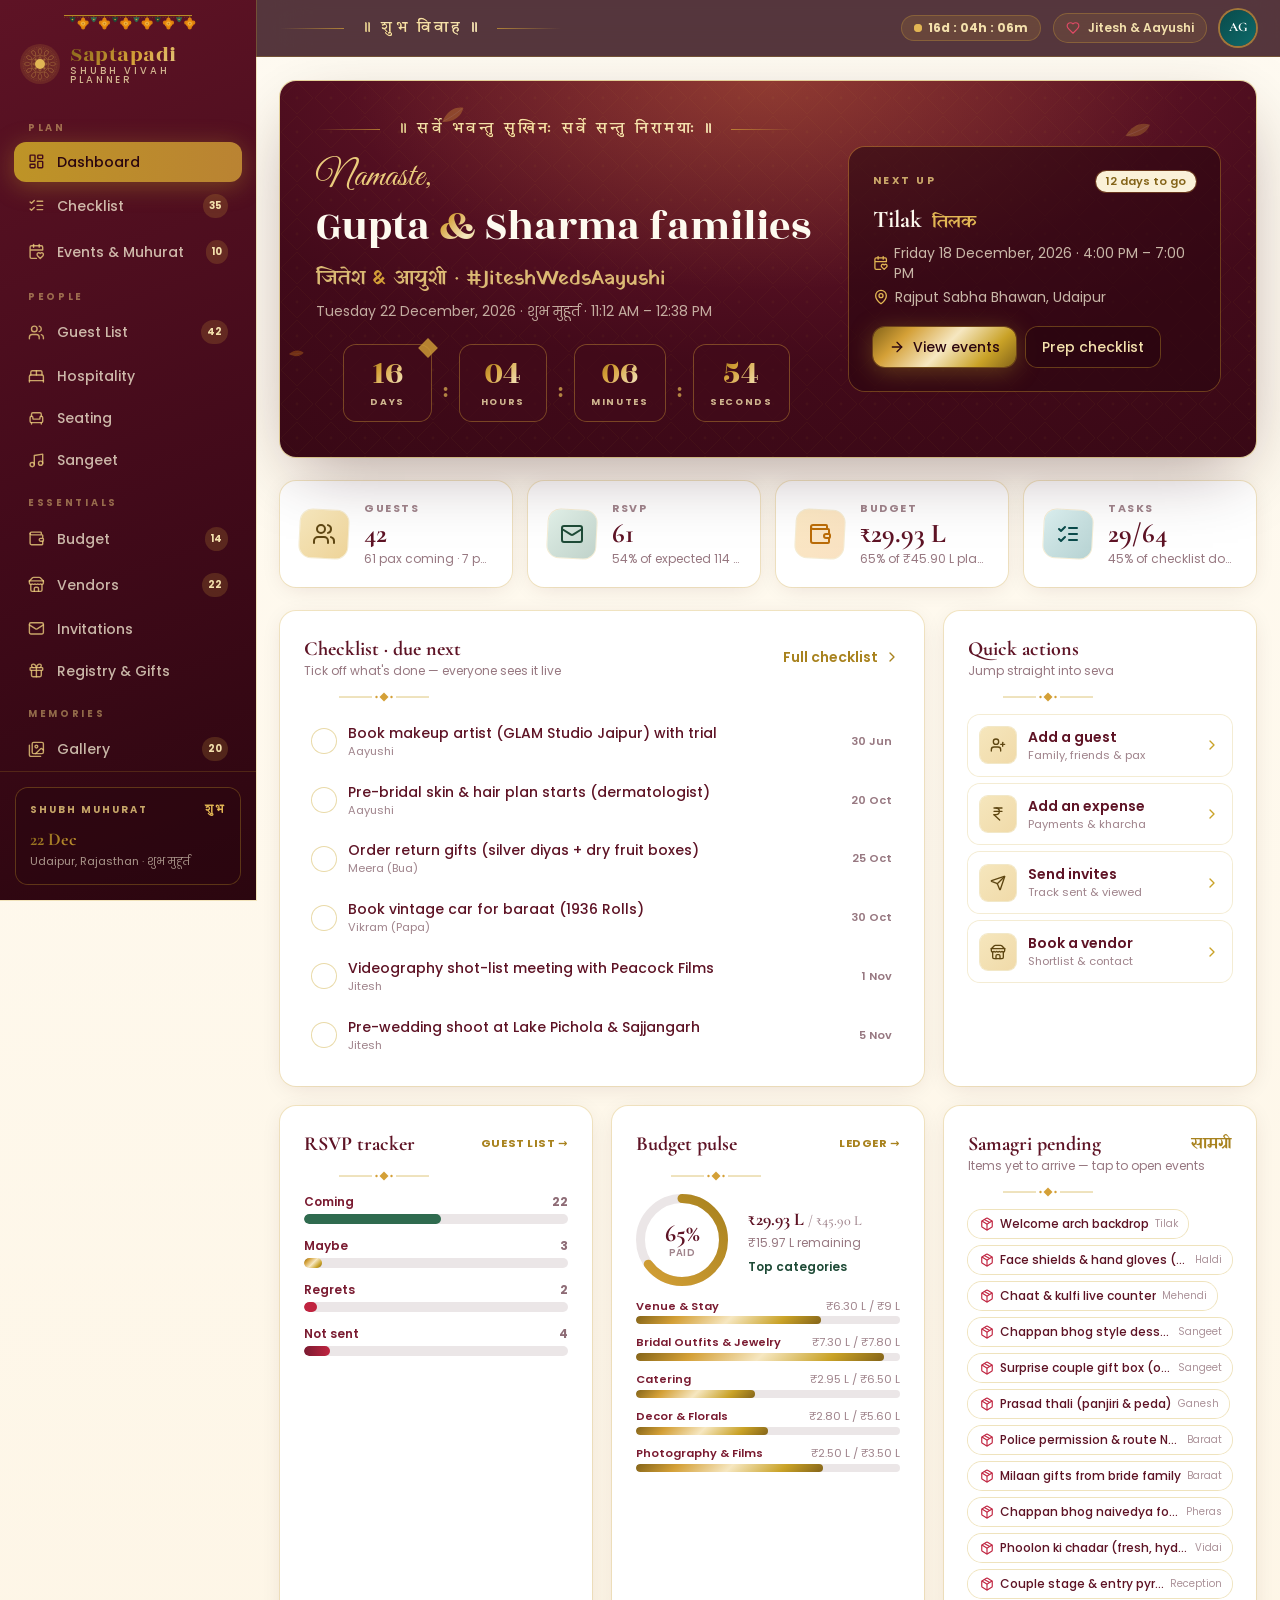
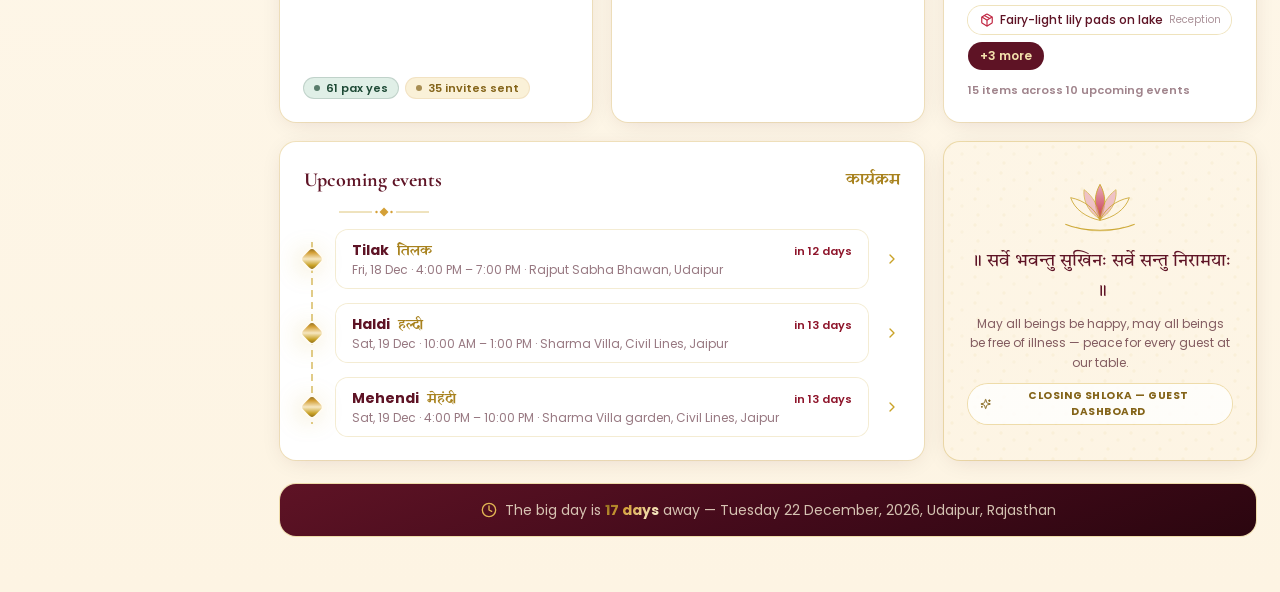
==== commit 337df3f2: "Perf: route-based code splitting, image thumbs, preconnect" ====
--- a/index.html
+++ b/index.html
@@ -1,26 +1,28 @@
-<!doctype html>
-<html lang="en">
-  <head>
-    <meta charset="UTF-8" />
-    <link rel="icon" type="image/svg+xml" href="./favicon.svg" />
-    <meta name="viewport" content="width=device-width, initial-scale=1.0" />
-    <meta name="theme-color" content="#420A1A" />
-    <link rel="manifest" href="./manifest.webmanifest" />
-    <meta name="description" content="Saptapadi — a beautiful way to plan an Indian Hindu wedding. Guests, rituals, budget, vendors and everything shubh." />
-    <title>Saptapadi · Shubh Vivah Planner</title>
-    <link rel="preconnect" href="https://fonts.googleapis.com" />
-    <link rel="preconnect" href="https://fonts.gstatic.com" crossorigin />
-    <link
-      href="https://fonts.googleapis.com/css2?family=Cormorant+Garamond:ital,wght@0,400;0,500;0,600;0,700;1,400;1,500;1,600&family=Rozha+One&family=Great+Vibes&family=Yatra+One&family=Tiro+Devanagari+Sanskrit:ital@0;1&family=Poppins:wght@300;400;500;600;700&display=swap"
-      rel="stylesheet"
-    />
-    <script type="module" crossorigin src="./assets/index-DL94QzSH.js"></script>
-    <link rel="modulepreload" crossorigin href="./assets/vendor-CzCGcrFV.js">
-    <link rel="modulepreload" crossorigin href="./assets/motion-D1242MIy.js">
-    <link rel="modulepreload" crossorigin href="./assets/charts-8jH4DC9F.js">
-    <link rel="stylesheet" crossorigin href="./assets/index-RUDjxCdK.css">
-  </head>
-  <body>
-    <div id="root"></div>
-  </body>
-</html>
+<!doctype html>
+<html lang="en">
+  <head>
+    <meta charset="UTF-8" />
+    <link rel="icon" type="image/svg+xml" href="./favicon.svg" />
+    <meta name="viewport" content="width=device-width, initial-scale=1.0" />
+    <meta name="theme-color" content="#420A1A" />
+    <link rel="manifest" href="./manifest.webmanifest" />
+    <meta name="description" content="Saptapadi — a beautiful way to plan an Indian Hindu wedding. Guests, rituals, budget, vendors and everything shubh." />
+    <title>Saptapadi · Shubh Vivah Planner</title>
+    <link rel="preconnect" href="https://fonts.googleapis.com" />
+    <link rel="preconnect" href="https://fonts.gstatic.com" crossorigin />
+    <link rel="preconnect" href="https://images.unsplash.com" crossorigin />
+    <link rel="dns-prefetch" href="https://images.unsplash.com" />
+    <link
+      href="https://fonts.googleapis.com/css2?family=Cormorant+Garamond:ital,wght@0,400;0,500;0,600;0,700;1,400;1,500;1,600&family=Rozha+One&family=Great+Vibes&family=Yatra+One&family=Tiro+Devanagari+Sanskrit:ital@0;1&family=Poppins:wght@300;400;500;600;700&display=swap"
+      rel="stylesheet"
+    />
+    <script type="module" crossorigin src="./assets/index-C126bHVK.js"></script>
+    <link rel="modulepreload" crossorigin href="./assets/vendor-Cb9njQI7.js">
+    <link rel="modulepreload" crossorigin href="./assets/motion-csRg5xGq.js">
+    <link rel="stylesheet" crossorigin href="./assets/index-gEG_7V3J.css">
+  </head>
+  <body>
+    <div id="root"></div>+
+  </body>
+</html>
--- a/assets/index-gEG_7V3J.css
+++ b/assets/index-gEG_7V3J.css
@@ -0,0 +1 @@
+*,:before,:after{--tw-border-spacing-x: 0;--tw-border-spacing-y: 0;--tw-translate-x: 0;--tw-translate-y: 0;--tw-rotate: 0;--tw-skew-x: 0;--tw-skew-y: 0;--tw-scale-x: 1;--tw-scale-y: 1;--tw-pan-x: ;--tw-pan-y: ;--tw-pinch-zoom: ;--tw-scroll-snap-strictness: proximity;--tw-gradient-from-position: ;--tw-gradient-via-position: ;--tw-gradient-to-position: ;--tw-ordinal: ;--tw-slashed-zero: ;--tw-numeric-figure: ;--tw-numeric-spacing: ;--tw-numeric-fraction: ;--tw-ring-inset: ;--tw-ring-offset-width: 0px;--tw-ring-offset-color: #fff;--tw-ring-color: rgb(59 130 246 / .5);--tw-ring-offset-shadow: 0 0 #0000;--tw-ring-shadow: 0 0 #0000;--tw-shadow: 0 0 #0000;--tw-shadow-colored: 0 0 #0000;--tw-blur: ;--tw-brightness: ;--tw-contrast: ;--tw-grayscale: ;--tw-hue-rotate: ;--tw-invert: ;--tw-saturate: ;--tw-sepia: ;--tw-drop-shadow: ;--tw-backdrop-blur: ;--tw-backdrop-brightness: ;--tw-backdrop-contrast: ;--tw-backdrop-grayscale: ;--tw-backdrop-hue-rotate: ;--tw-backdrop-invert: ;--tw-backdrop-opacity: ;--tw-backdrop-saturate: ;--tw-backdrop-sepia: ;--tw-contain-size: ;--tw-contain-layout: ;--tw-contain-paint: ;--tw-contain-style: }::backdrop{--tw-border-spacing-x: 0;--tw-border-spacing-y: 0;--tw-translate-x: 0;--tw-translate-y: 0;--tw-rotate: 0;--tw-skew-x: 0;--tw-skew-y: 0;--tw-scale-x: 1;--tw-scale-y: 1;--tw-pan-x: ;--tw-pan-y: ;--tw-pinch-zoom: ;--tw-scroll-snap-strictness: proximity;--tw-gradient-from-position: ;--tw-gradient-via-position: ;--tw-gradient-to-position: ;--tw-ordinal: ;--tw-slashed-zero: ;--tw-numeric-figure: ;--tw-numeric-spacing: ;--tw-numeric-fraction: ;--tw-ring-inset: ;--tw-ring-offset-width: 0px;--tw-ring-offset-color: #fff;--tw-ring-color: rgb(59 130 246 / .5);--tw-ring-offset-shadow: 0 0 #0000;--tw-ring-shadow: 0 0 #0000;--tw-shadow: 0 0 #0000;--tw-shadow-colored: 0 0 #0000;--tw-blur: ;--tw-brightness: ;--tw-contrast: ;--tw-grayscale: ;--tw-hue-rotate: ;--tw-invert: ;--tw-saturate: ;--tw-sepia: ;--tw-drop-shadow: ;--tw-backdrop-blur: ;--tw-backdrop-brightness: ;--tw-backdrop-contrast: ;--tw-backdrop-grayscale: ;--tw-backdrop-hue-rotate: ;--tw-backdrop-invert: ;--tw-backdrop-opacity: ;--tw-backdrop-saturate: ;--tw-backdrop-sepia: ;--tw-contain-size: ;--tw-contain-layout: ;--tw-contain-paint: ;--tw-contain-style: }*,:before,:after{box-sizing:border-box;border-width:0;border-style:solid;border-color:#e5e7eb}:before,:after{--tw-content: ""}html,:host{line-height:1.5;-webkit-text-size-adjust:100%;-moz-tab-size:4;-o-tab-size:4;tab-size:4;font-family:Poppins,system-ui,sans-serif;font-feature-settings:normal;font-variation-settings:normal;-webkit-tap-highlight-color:transparent}body{margin:0;line-height:inherit}hr{height:0;color:inherit;border-top-width:1px}abbr:where([title]){-webkit-text-decoration:underline dotted;text-decoration:underline dotted}h1,h2,h3,h4,h5,h6{font-size:inherit;font-weight:inherit}a{color:inherit;text-decoration:inherit}b,strong{font-weight:bolder}code,kbd,samp,pre{font-family:ui-monospace,SFMono-Regular,Menlo,Monaco,Consolas,Liberation Mono,Courier New,monospace;font-feature-settings:normal;font-variation-settings:normal;font-size:1em}small{font-size:80%}sub,sup{font-size:75%;line-height:0;position:relative;vertical-align:baseline}sub{bottom:-.25em}sup{top:-.5em}table{text-indent:0;border-color:inherit;border-collapse:collapse}button,input,optgroup,select,textarea{font-family:inherit;font-feature-settings:inherit;font-variation-settings:inherit;font-size:100%;font-weight:inherit;line-height:inherit;letter-spacing:inherit;color:inherit;margin:0;padding:0}button,select{text-transform:none}button,input:where([type=button]),input:where([type=reset]),input:where([type=submit]){-webkit-appearance:button;background-color:transparent;background-image:none}:-moz-focusring{outline:auto}:-moz-ui-invalid{box-shadow:none}progress{vertical-align:baseline}::-webkit-inner-spin-button,::-webkit-outer-spin-button{height:auto}[type=search]{-webkit-appearance:textfield;outline-offset:-2px}::-webkit-search-decoration{-webkit-appearance:none}::-webkit-file-upload-button{-webkit-appearance:button;font:inherit}summary{display:list-item}blockquote,dl,dd,h1,h2,h3,h4,h5,h6,hr,figure,p,pre{margin:0}fieldset{margin:0;padding:0}legend{padding:0}ol,ul,menu{list-style:none;margin:0;padding:0}dialog{padding:0}textarea{resize:vertical}input::-moz-placeholder,textarea::-moz-placeholder{opacity:1;color:#9ca3af}input::placeholder,textarea::placeholder{opacity:1;color:#9ca3af}button,[role=button]{cursor:pointer}:disabled{cursor:default}img,svg,video,canvas,audio,iframe,embed,object{display:block;vertical-align:middle}img,video{max-width:100%;height:auto}[hidden]:where(:not([hidden=until-found])){display:none}html{scroll-behavior:smooth}body{--tw-bg-opacity: 1;background-color:rgb(255 251 242 / var(--tw-bg-opacity, 1));font-family:Poppins,system-ui,sans-serif;--tw-text-opacity: 1;color:rgb(66 10 26 / var(--tw-text-opacity, 1));-webkit-font-smoothing:antialiased;-moz-osx-font-smoothing:grayscale;overflow-x:clip}::-moz-selection{--tw-bg-opacity: 1;background-color:rgb(243 224 172 / var(--tw-bg-opacity, 1));--tw-text-opacity: 1;color:rgb(66 10 26 / var(--tw-text-opacity, 1))}::selection{--tw-bg-opacity: 1;background-color:rgb(243 224 172 / var(--tw-bg-opacity, 1));--tw-text-opacity: 1;color:rgb(66 10 26 / var(--tw-text-opacity, 1))}*{scrollbar-width:thin;scrollbar-color:rgba(201,162,39,.55) rgba(66,10,26,.06)}*::-webkit-scrollbar{width:8px;height:8px}*::-webkit-scrollbar-track{background:#420a1a0d}*::-webkit-scrollbar-thumb{background:linear-gradient(180deg,#d4a037,#a8821e);border-radius:8px}input[type=number]::-webkit-outer-spin-button,input[type=number]::-webkit-inner-spin-button{-webkit-appearance:none}@keyframes shimmer{0%{background-position:200% center}to{background-position:-200% center}}.gold-text{animation:shimmer 9s linear infinite;background-image:linear-gradient(135deg,#846419,#d4a037 22%,#f6e7c1,#c9a227 78%,#846419);-webkit-background-clip:text;background-clip:text;color:transparent;background-size:200% auto}.gold-text-static{background-image:linear-gradient(135deg,#846419,#d4a037 22%,#f6e7c1,#c9a227 78%,#846419);-webkit-background-clip:text;background-clip:text;color:transparent;background-size:200% auto}.frame-gold{box-shadow:inset 0 0 0 1px #c9a22773}.frame-royal-dark{box-shadow:inset 0 0 0 2px #c9a227d9,inset 0 0 0 6px #2b060f,inset 0 0 0 7.5px #c024408c}.shloka{line-height:2.1}.frame-gold-double{box-shadow:inset 0 0 0 1px #c9a2278c,inset 0 0 0 4px #fffbf200,inset 0 0 #0000}.arch{border-radius:999px 999px 1.25rem 1.25rem}.arch-sm{border-radius:999px 999px .75rem .75rem}.pattern-bandhani{background-image:url("data:image/svg+xml,%3Csvg xmlns='http://www.w3.org/2000/svg' width='26' height='26'%3E%3Ccircle cx='5' cy='5' r='1.7' fill='%23C9A227' fill-opacity='0.16'/%3E%3Ccircle cx='18' cy='12' r='1.7' fill='%23C9A227' fill-opacity='0.12'/%3E%3Ccircle cx='8' cy='21' r='1.7' fill='%23C9A227' fill-opacity='0.16'/%3E%3C/svg%3E")}.pattern-jaali{background-image:url("data:image/svg+xml,%3Csvg xmlns='http://www.w3.org/2000/svg' width='34' height='34'%3E%3Cpath d='M17 1 L33 17 L17 33 L1 17 Z' fill='none' stroke='%23C9A227' stroke-opacity='0.14'/%3E%3Ccircle cx='17' cy='17' r='1.4' fill='%23C9A227' fill-opacity='0.16'/%3E%3C/svg%3E")}.pattern-waves{background-image:url("data:image/svg+xml,%3Csvg xmlns='http://www.w3.org/2000/svg' width='120' height='24'%3E%3Cpath d='M0 12 Q 15 0 30 12 T 60 12 T 90 12 T 120 12' fill='none' stroke='%23C9A227' stroke-opacity='0.13'/%3E%3C/svg%3E")}.no-scrollbar::-webkit-scrollbar{display:none}.no-scrollbar{-ms-overflow-style:none;scrollbar-width:none}.glass-dark{border-bottom-width:1px;border-color:#c9a22740;background-color:#2b060fcc;--tw-backdrop-blur: blur(24px);-webkit-backdrop-filter:var(--tw-backdrop-blur) var(--tw-backdrop-brightness) var(--tw-backdrop-contrast) var(--tw-backdrop-grayscale) var(--tw-backdrop-hue-rotate) var(--tw-backdrop-invert) var(--tw-backdrop-opacity) var(--tw-backdrop-saturate) var(--tw-backdrop-sepia);backdrop-filter:var(--tw-backdrop-blur) var(--tw-backdrop-brightness) var(--tw-backdrop-contrast) var(--tw-backdrop-grayscale) var(--tw-backdrop-hue-rotate) var(--tw-backdrop-invert) var(--tw-backdrop-opacity) var(--tw-backdrop-saturate) var(--tw-backdrop-sepia)}.glass-light{border-bottom-width:1px;border-color:#c9a22733;background-color:#fffbf2d9;--tw-backdrop-blur: blur(24px);-webkit-backdrop-filter:var(--tw-backdrop-blur) var(--tw-backdrop-brightness) var(--tw-backdrop-contrast) var(--tw-backdrop-grayscale) var(--tw-backdrop-hue-rotate) var(--tw-backdrop-invert) var(--tw-backdrop-opacity) var(--tw-backdrop-saturate) var(--tw-backdrop-sepia);backdrop-filter:var(--tw-backdrop-blur) var(--tw-backdrop-brightness) var(--tw-backdrop-contrast) var(--tw-backdrop-grayscale) var(--tw-backdrop-hue-rotate) var(--tw-backdrop-invert) var(--tw-backdrop-opacity) var(--tw-backdrop-saturate) var(--tw-backdrop-sepia)}.timeline-dash{background-image:linear-gradient(to bottom,rgba(201,162,39,.55) 55%,transparent 45%);background-size:2px 12px;background-repeat:repeat-y}.pointer-events-none{pointer-events:none}.visible{visibility:visible}.invisible{visibility:hidden}.static{position:static}.fixed{position:fixed}.absolute{position:absolute}.relative{position:relative}.sticky{position:sticky}.-inset-2{top:-.5rem;right:-.5rem;bottom:-.5rem;left:-.5rem}.-inset-2\.5{top:-.625rem;right:-.625rem;bottom:-.625rem;left:-.625rem}.-inset-3{top:-.75rem;right:-.75rem;bottom:-.75rem;left:-.75rem}.inset-0{top:0;right:0;bottom:0;left:0}.inset-x-0{left:0;right:0}.inset-y-0{top:0;bottom:0}.-bottom-24{bottom:-6rem}.-bottom-28{bottom:-7rem}.-bottom-32{bottom:-8rem}.-left-12{left:-3rem}.-left-20{left:-5rem}.-left-24{left:-6rem}.-left-32{left:-8rem}.-left-36{left:-9rem}.-left-40{left:-10rem}.-left-8{left:-2rem}.-right-1{right:-.25rem}.-right-12{right:-3rem}.-right-24{right:-6rem}.-right-28{right:-7rem}.-right-3{right:-.75rem}.-right-32{right:-8rem}.-right-40{right:-10rem}.-right-6{right:-1.5rem}.-top-1{top:-.25rem}.-top-20{top:-5rem}.-top-28{top:-7rem}.-top-32{top:-8rem}.-top-4{top:-1rem}.-top-5{top:-1.25rem}.-top-6{top:-1.5rem}.bottom-0{bottom:0}.bottom-10{bottom:2.5rem}.bottom-3{bottom:.75rem}.bottom-4{bottom:1rem}.bottom-5{bottom:1.25rem}.bottom-6{bottom:1.5rem}.left-0{left:0}.left-0\.5{left:.125rem}.left-3\.5{left:.875rem}.left-4{left:1rem}.left-5{left:1.25rem}.left-6{left:1.5rem}.left-\[1\.75rem\]{left:1.75rem}.left-\[7px\]{left:7px}.right-0{right:0}.right-0\.5{right:.125rem}.right-2{right:.5rem}.right-3{right:.75rem}.right-3\.5{right:.875rem}.right-4{right:1rem}.right-5{right:1.25rem}.right-6{right:1.5rem}.top-0{top:0}.top-0\.5{top:.125rem}.top-1\/2{top:50%}.top-1\/4{top:25%}.top-16{top:4rem}.top-2{top:.5rem}.top-20{top:5rem}.top-3{top:.75rem}.top-3\.5{top:.875rem}.top-4{top:1rem}.top-5{top:1.25rem}.top-6{top:1.5rem}.top-\[-4\%\]{top:-4%}.z-10{z-index:10}.z-30{z-index:30}.z-40{z-index:40}.z-50{z-index:50}.z-\[100\]{z-index:100}.z-\[90\]{z-index:90}.col-span-1{grid-column:span 1 / span 1}.mx-2{margin-left:.5rem;margin-right:.5rem}.mx-auto{margin-left:auto;margin-right:auto}.my-1\.5{margin-top:.375rem;margin-bottom:.375rem}.my-2{margin-top:.5rem;margin-bottom:.5rem}.my-3{margin-top:.75rem;margin-bottom:.75rem}.my-4{margin-top:1rem;margin-bottom:1rem}.-mt-2{margin-top:-.5rem}.mb-0\.5{margin-bottom:.125rem}.mb-1{margin-bottom:.25rem}.mb-1\.5{margin-bottom:.375rem}.mb-10{margin-bottom:2.5rem}.mb-2{margin-bottom:.5rem}.mb-2\.5{margin-bottom:.625rem}.mb-3{margin-bottom:.75rem}.mb-4{margin-bottom:1rem}.mb-5{margin-bottom:1.25rem}.ml-0\.5{margin-left:.125rem}.ml-1{margin-left:.25rem}.ml-2{margin-left:.5rem}.ml-auto{margin-left:auto}.mt-0\.5{margin-top:.125rem}.mt-1{margin-top:.25rem}.mt-1\.5{margin-top:.375rem}.mt-10{margin-top:2.5rem}.mt-12{margin-top:3rem}.mt-2{margin-top:.5rem}.mt-2\.5{margin-top:.625rem}.mt-3{margin-top:.75rem}.mt-3\.5{margin-top:.875rem}.mt-4{margin-top:1rem}.mt-5{margin-top:1.25rem}.mt-6{margin-top:1.5rem}.mt-7{margin-top:1.75rem}.mt-8{margin-top:2rem}.mt-9{margin-top:2.25rem}.mt-auto{margin-top:auto}.line-clamp-1{overflow:hidden;display:-webkit-box;-webkit-box-orient:vertical;-webkit-line-clamp:1}.line-clamp-2{overflow:hidden;display:-webkit-box;-webkit-box-orient:vertical;-webkit-line-clamp:2}.block{display:block}.inline-block{display:inline-block}.inline{display:inline}.flex{display:flex}.\!inline-flex{display:inline-flex!important}.inline-flex{display:inline-flex}.table{display:table}.grid{display:grid}.inline-grid{display:inline-grid}.hidden{display:none}.aspect-\[3\/4\]{aspect-ratio:3/4}.h-0\.5{height:.125rem}.h-1\.5{height:.375rem}.h-10{height:2.5rem}.h-11{height:2.75rem}.h-12{height:3rem}.h-14{height:3.5rem}.h-16{height:4rem}.h-2{height:.5rem}.h-2\.5{height:.625rem}.h-20{height:5rem}.h-24{height:6rem}.h-28{height:7rem}.h-3{height:.75rem}.h-3\.5{height:.875rem}.h-32{height:8rem}.h-36{height:9rem}.h-4{height:1rem}.h-40{height:10rem}.h-44{height:11rem}.h-48{height:12rem}.h-5{height:1.25rem}.h-6{height:1.5rem}.h-64{height:16rem}.h-7{height:1.75rem}.h-72{height:18rem}.h-8{height:2rem}.h-80{height:20rem}.h-9{height:2.25rem}.h-96{height:24rem}.h-\[1\.05rem\]{height:1.05rem}.h-\[260px\]{height:260px}.h-\[26rem\]{height:26rem}.h-\[30rem\]{height:30rem}.h-\[32rem\]{height:32rem}.h-\[382px\]{height:382px}.h-\[3px\]{height:3px}.h-\[520px\]{height:520px}.h-full{height:100%}.h-px{height:1px}.max-h-44{max-height:11rem}.max-h-72{max-height:18rem}.max-h-\[30rem\]{max-height:30rem}.max-h-\[52vh\]{max-height:52vh}.max-h-\[62vh\]{max-height:62vh}.max-h-\[70vh\]{max-height:70vh}.min-h-\[60vh\]{min-height:60vh}.min-h-\[90px\]{min-height:90px}.min-h-screen{min-height:100vh}.w-1\.5{width:.375rem}.w-10{width:2.5rem}.w-11{width:2.75rem}.w-12{width:3rem}.w-14{width:3.5rem}.w-16{width:4rem}.w-2{width:.5rem}.w-2\.5{width:.625rem}.w-20{width:5rem}.w-24{width:6rem}.w-28{width:7rem}.w-3{width:.75rem}.w-3\.5{width:.875rem}.w-32{width:8rem}.w-36{width:9rem}.w-4{width:1rem}.w-4\/5{width:80%}.w-40{width:10rem}.w-44{width:11rem}.w-48{width:12rem}.w-5{width:1.25rem}.w-52{width:13rem}.w-56{width:14rem}.w-6{width:1.5rem}.w-60{width:15rem}.w-64{width:16rem}.w-7{width:1.75rem}.w-72{width:18rem}.w-8{width:2rem}.w-80{width:20rem}.w-9{width:2.25rem}.w-96{width:24rem}.w-\[1\.05rem\]{width:1.05rem}.w-\[180px\]{width:180px}.w-\[26rem\]{width:26rem}.w-\[290px\]{width:290px}.w-\[2px\]{width:2px}.w-\[30rem\]{width:30rem}.w-\[32rem\]{width:32rem}.w-\[400px\]{width:400px}.w-full{width:100%}.w-max{width:-moz-max-content;width:max-content}.min-w-0{min-width:0px}.min-w-\[13rem\]{min-width:13rem}.min-w-\[3\.3rem\]{min-width:3.3rem}.min-w-\[680px\]{min-width:680px}.min-w-\[760px\]{min-width:760px}.max-w-2xl{max-width:42rem}.max-w-3xl{max-width:48rem}.max-w-4xl{max-width:56rem}.max-w-7xl{max-width:80rem}.max-w-\[19rem\]{max-width:19rem}.max-w-\[220px\]{max-width:220px}.max-w-\[320px\]{max-width:320px}.max-w-\[7\.5rem\]{max-width:7.5rem}.max-w-full{max-width:100%}.max-w-lg{max-width:32rem}.max-w-md{max-width:28rem}.max-w-sm{max-width:24rem}.max-w-xl{max-width:36rem}.flex-1{flex:1 1 0%}.shrink-0{flex-shrink:0}.grow{flex-grow:1}.basis-48{flex-basis:12rem}.basis-52{flex-basis:13rem}.origin-left{transform-origin:left}.-translate-y-1\/2{--tw-translate-y: -50%;transform:translate(var(--tw-translate-x),var(--tw-translate-y)) rotate(var(--tw-rotate)) skew(var(--tw-skew-x)) skewY(var(--tw-skew-y)) scaleX(var(--tw-scale-x)) scaleY(var(--tw-scale-y))}.-rotate-3{--tw-rotate: -3deg;transform:translate(var(--tw-translate-x),var(--tw-translate-y)) rotate(var(--tw-rotate)) skew(var(--tw-skew-x)) skewY(var(--tw-skew-y)) scaleX(var(--tw-scale-x)) scaleY(var(--tw-scale-y))}.-rotate-45{--tw-rotate: -45deg;transform:translate(var(--tw-translate-x),var(--tw-translate-y)) rotate(var(--tw-rotate)) skew(var(--tw-skew-x)) skewY(var(--tw-skew-y)) scaleX(var(--tw-scale-x)) scaleY(var(--tw-scale-y))}.-rotate-90{--tw-rotate: -90deg;transform:translate(var(--tw-translate-x),var(--tw-translate-y)) rotate(var(--tw-rotate)) skew(var(--tw-skew-x)) skewY(var(--tw-skew-y)) scaleX(var(--tw-scale-x)) scaleY(var(--tw-scale-y))}.rotate-12{--tw-rotate: 12deg;transform:translate(var(--tw-translate-x),var(--tw-translate-y)) rotate(var(--tw-rotate)) skew(var(--tw-skew-x)) skewY(var(--tw-skew-y)) scaleX(var(--tw-scale-x)) scaleY(var(--tw-scale-y))}.rotate-180{--tw-rotate: 180deg;transform:translate(var(--tw-translate-x),var(--tw-translate-y)) rotate(var(--tw-rotate)) skew(var(--tw-skew-x)) skewY(var(--tw-skew-y)) scaleX(var(--tw-scale-x)) scaleY(var(--tw-scale-y))}.rotate-3{--tw-rotate: 3deg;transform:translate(var(--tw-translate-x),var(--tw-translate-y)) rotate(var(--tw-rotate)) skew(var(--tw-skew-x)) skewY(var(--tw-skew-y)) scaleX(var(--tw-scale-x)) scaleY(var(--tw-scale-y))}.rotate-45{--tw-rotate: 45deg;transform:translate(var(--tw-translate-x),var(--tw-translate-y)) rotate(var(--tw-rotate)) skew(var(--tw-skew-x)) skewY(var(--tw-skew-y)) scaleX(var(--tw-scale-x)) scaleY(var(--tw-scale-y))}.rotate-90{--tw-rotate: 90deg;transform:translate(var(--tw-translate-x),var(--tw-translate-y)) rotate(var(--tw-rotate)) skew(var(--tw-skew-x)) skewY(var(--tw-skew-y)) scaleX(var(--tw-scale-x)) scaleY(var(--tw-scale-y))}.-scale-x-100{--tw-scale-x: -1;transform:translate(var(--tw-translate-x),var(--tw-translate-y)) rotate(var(--tw-rotate)) skew(var(--tw-skew-x)) skewY(var(--tw-skew-y)) scaleX(var(--tw-scale-x)) scaleY(var(--tw-scale-y))}.transform{transform:translate(var(--tw-translate-x),var(--tw-translate-y)) rotate(var(--tw-rotate)) skew(var(--tw-skew-x)) skewY(var(--tw-skew-y)) scaleX(var(--tw-scale-x)) scaleY(var(--tw-scale-y))}@keyframes glow{0%,to{opacity:.72;filter:drop-shadow(0 0 5px rgba(242,179,61,.45))}50%{opacity:1;filter:drop-shadow(0 0 14px rgba(242,179,61,.85))}}.animate-glow{animation:glow 2.8s ease-in-out infinite}@keyframes marquee{0%{transform:translate(0)}to{transform:translate(-50%)}}.animate-marquee{animation:marquee 32s linear infinite}@keyframes ping{75%,to{transform:scale(2);opacity:0}}.animate-ping{animation:ping 1s cubic-bezier(0,0,.2,1) infinite}@keyframes ping-ring{0%{transform:scale(1);opacity:.7}to{transform:scale(1.9);opacity:0}}.animate-ping-ring{animation:ping-ring 1.6s cubic-bezier(0,0,.2,1) infinite}@keyframes spin{to{transform:rotate(360deg)}}.animate-spin{animation:spin 1s linear infinite}.cursor-pointer{cursor:pointer}.cursor-zoom-in{cursor:zoom-in}.select-none{-webkit-user-select:none;-moz-user-select:none;user-select:none}.resize-y{resize:vertical}.resize{resize:both}.snap-x{scroll-snap-type:x var(--tw-scroll-snap-strictness)}.snap-start{scroll-snap-align:start}.scroll-mt-24{scroll-margin-top:6rem}.scroll-mt-28{scroll-margin-top:7rem}.appearance-none{-webkit-appearance:none;-moz-appearance:none;appearance:none}.columns-2{-moz-columns:2;columns:2}.break-inside-avoid{-moz-column-break-inside:avoid;break-inside:avoid}.grid-cols-1{grid-template-columns:repeat(1,minmax(0,1fr))}.grid-cols-2{grid-template-columns:repeat(2,minmax(0,1fr))}.grid-cols-5{grid-template-columns:repeat(5,minmax(0,1fr))}.flex-col{flex-direction:column}.flex-wrap{flex-wrap:wrap}.place-items-center{place-items:center}.content-start{align-content:flex-start}.items-start{align-items:flex-start}.items-end{align-items:flex-end}.items-center{align-items:center}.items-baseline{align-items:baseline}.items-stretch{align-items:stretch}.\!justify-start{justify-content:flex-start!important}.\!justify-end{justify-content:flex-end!important}.justify-end{justify-content:flex-end}.justify-center{justify-content:center}.justify-between{justify-content:space-between}.gap-0\.5{gap:.125rem}.gap-1{gap:.25rem}.gap-1\.5{gap:.375rem}.gap-10{gap:2.5rem}.gap-12{gap:3rem}.gap-2{gap:.5rem}.gap-2\.5{gap:.625rem}.gap-3{gap:.75rem}.gap-3\.5{gap:.875rem}.gap-4{gap:1rem}.gap-5{gap:1.25rem}.gap-6{gap:1.5rem}.gap-7{gap:1.75rem}.gap-8{gap:2rem}.gap-x-10{-moz-column-gap:2.5rem;column-gap:2.5rem}.gap-x-2{-moz-column-gap:.5rem;column-gap:.5rem}.gap-x-2\.5{-moz-column-gap:.625rem;column-gap:.625rem}.gap-x-3{-moz-column-gap:.75rem;column-gap:.75rem}.gap-x-4{-moz-column-gap:1rem;column-gap:1rem}.gap-x-5{-moz-column-gap:1.25rem;column-gap:1.25rem}.gap-x-6{-moz-column-gap:1.5rem;column-gap:1.5rem}.gap-x-8{-moz-column-gap:2rem;column-gap:2rem}.gap-y-1{row-gap:.25rem}.gap-y-1\.5{row-gap:.375rem}.gap-y-2{row-gap:.5rem}.gap-y-3{row-gap:.75rem}.gap-y-4{row-gap:1rem}.-space-x-1\.5>:not([hidden])~:not([hidden]){--tw-space-x-reverse: 0;margin-right:calc(-.375rem * var(--tw-space-x-reverse));margin-left:calc(-.375rem * calc(1 - var(--tw-space-x-reverse)))}.space-y-0\.5>:not([hidden])~:not([hidden]){--tw-space-y-reverse: 0;margin-top:calc(.125rem * calc(1 - var(--tw-space-y-reverse)));margin-bottom:calc(.125rem * var(--tw-space-y-reverse))}.space-y-1>:not([hidden])~:not([hidden]){--tw-space-y-reverse: 0;margin-top:calc(.25rem * calc(1 - var(--tw-space-y-reverse)));margin-bottom:calc(.25rem * var(--tw-space-y-reverse))}.space-y-1\.5>:not([hidden])~:not([hidden]){--tw-space-y-reverse: 0;margin-top:calc(.375rem * calc(1 - var(--tw-space-y-reverse)));margin-bottom:calc(.375rem * var(--tw-space-y-reverse))}.space-y-10>:not([hidden])~:not([hidden]){--tw-space-y-reverse: 0;margin-top:calc(2.5rem * calc(1 - var(--tw-space-y-reverse)));margin-bottom:calc(2.5rem * var(--tw-space-y-reverse))}.space-y-2>:not([hidden])~:not([hidden]){--tw-space-y-reverse: 0;margin-top:calc(.5rem * calc(1 - var(--tw-space-y-reverse)));margin-bottom:calc(.5rem * var(--tw-space-y-reverse))}.space-y-2\.5>:not([hidden])~:not([hidden]){--tw-space-y-reverse: 0;margin-top:calc(.625rem * calc(1 - var(--tw-space-y-reverse)));margin-bottom:calc(.625rem * var(--tw-space-y-reverse))}.space-y-3>:not([hidden])~:not([hidden]){--tw-space-y-reverse: 0;margin-top:calc(.75rem * calc(1 - var(--tw-space-y-reverse)));margin-bottom:calc(.75rem * var(--tw-space-y-reverse))}.space-y-3\.5>:not([hidden])~:not([hidden]){--tw-space-y-reverse: 0;margin-top:calc(.875rem * calc(1 - var(--tw-space-y-reverse)));margin-bottom:calc(.875rem * var(--tw-space-y-reverse))}.space-y-4>:not([hidden])~:not([hidden]){--tw-space-y-reverse: 0;margin-top:calc(1rem * calc(1 - var(--tw-space-y-reverse)));margin-bottom:calc(1rem * var(--tw-space-y-reverse))}.space-y-5>:not([hidden])~:not([hidden]){--tw-space-y-reverse: 0;margin-top:calc(1.25rem * calc(1 - var(--tw-space-y-reverse)));margin-bottom:calc(1.25rem * var(--tw-space-y-reverse))}.space-y-6>:not([hidden])~:not([hidden]){--tw-space-y-reverse: 0;margin-top:calc(1.5rem * calc(1 - var(--tw-space-y-reverse)));margin-bottom:calc(1.5rem * var(--tw-space-y-reverse))}.space-y-7>:not([hidden])~:not([hidden]){--tw-space-y-reverse: 0;margin-top:calc(1.75rem * calc(1 - var(--tw-space-y-reverse)));margin-bottom:calc(1.75rem * var(--tw-space-y-reverse))}.space-y-8>:not([hidden])~:not([hidden]){--tw-space-y-reverse: 0;margin-top:calc(2rem * calc(1 - var(--tw-space-y-reverse)));margin-bottom:calc(2rem * var(--tw-space-y-reverse))}.divide-y>:not([hidden])~:not([hidden]){--tw-divide-y-reverse: 0;border-top-width:calc(1px * calc(1 - var(--tw-divide-y-reverse)));border-bottom-width:calc(1px * var(--tw-divide-y-reverse))}.divide-gold-600\/15>:not([hidden])~:not([hidden]){border-color:#c9a22726}.self-start{align-self:flex-start}.self-stretch{align-self:stretch}.overflow-hidden{overflow:hidden}.overflow-x-auto{overflow-x:auto}.overflow-y-auto{overflow-y:auto}.truncate{overflow:hidden;text-overflow:ellipsis;white-space:nowrap}.whitespace-nowrap{white-space:nowrap}.whitespace-pre-wrap{white-space:pre-wrap}.rounded{border-radius:.25rem}.rounded-2xl{border-radius:1rem}.rounded-4xl{border-radius:2rem}.rounded-\[4px\]{border-radius:4px}.rounded-full{border-radius:9999px}.rounded-lg{border-radius:.5rem}.rounded-md{border-radius:.375rem}.rounded-xl{border-radius:.75rem}.border{border-width:1px}.border-y{border-top-width:1px;border-bottom-width:1px}.border-b{border-bottom-width:1px}.border-t{border-top-width:1px}.border-dashed{border-style:dashed}.border-gold-600\/10{border-color:#c9a2271a}.border-gold-600\/15{border-color:#c9a22726}.border-gold-600\/20{border-color:#c9a22733}.border-gold-600\/25{border-color:#c9a22740}.border-gold-600\/30{border-color:#c9a2274d}.border-gold-600\/40{border-color:#c9a22766}.\!bg-gold-50\/60{background-color:#fdfaef99!important}.\!bg-maroon-900{--tw-bg-opacity: 1 !important;background-color:rgb(66 10 26 / var(--tw-bg-opacity, 1))!important}.\!bg-white\/10{background-color:#ffffff1a!important}.bg-\[\#1F3A5F\]{--tw-bg-opacity: 1;background-color:rgb(31 58 95 / var(--tw-bg-opacity, 1))}.bg-\[\#FDF4E3\]{--tw-bg-opacity: 1;background-color:rgb(253 244 227 / var(--tw-bg-opacity, 1))}.bg-\[\#FFFBF2\]{--tw-bg-opacity: 1;background-color:rgb(255 251 242 / var(--tw-bg-opacity, 1))}.bg-current{background-color:currentColor}.bg-gold-100{--tw-bg-opacity: 1;background-color:rgb(250 241 216 / var(--tw-bg-opacity, 1))}.bg-gold-200\/60{background-color:#f3e0ac99}.bg-gold-400{--tw-bg-opacity: 1;background-color:rgb(226 182 84 / var(--tw-bg-opacity, 1))}.bg-gold-50{--tw-bg-opacity: 1;background-color:rgb(253 250 239 / var(--tw-bg-opacity, 1))}.bg-gold-50\/50{background-color:#fdfaef80}.bg-gold-50\/60{background-color:#fdfaef99}.bg-gold-50\/70{background-color:#fdfaefb3}.bg-gold-500{--tw-bg-opacity: 1;background-color:rgb(212 160 55 / var(--tw-bg-opacity, 1))}.bg-gold-500\/10{background-color:#d4a0371a}.bg-gold-500\/15{background-color:#d4a03726}.bg-gold-500\/20{background-color:#d4a03733}.bg-gold-500\/30{background-color:#d4a0374d}.bg-gold-500\/5{background-color:#d4a0370d}.bg-gold-500\/80{background-color:#d4a037cc}.bg-gold-600{--tw-bg-opacity: 1;background-color:rgb(201 162 39 / var(--tw-bg-opacity, 1))}.bg-gold-600\/20{background-color:#c9a22733}.bg-gold-600\/25{background-color:#c9a22740}.bg-gold-600\/50{background-color:#c9a22780}.bg-haldi{--tw-bg-opacity: 1;background-color:rgb(242 179 61 / var(--tw-bg-opacity, 1))}.bg-haldi\/15{background-color:#f2b33d26}.bg-haldi\/20{background-color:#f2b33d33}.bg-ivory{--tw-bg-opacity: 1;background-color:rgb(255 251 242 / var(--tw-bg-opacity, 1))}.bg-ivory\/60{background-color:#fffbf299}.bg-kumkum{--tw-bg-opacity: 1;background-color:rgb(192 36 64 / var(--tw-bg-opacity, 1))}.bg-kumkum\/10{background-color:#c024401a}.bg-kumkum\/15{background-color:#c0244026}.bg-kumkum\/5{background-color:#c024400d}.bg-maroon-100{--tw-bg-opacity: 1;background-color:rgb(245 223 226 / var(--tw-bg-opacity, 1))}.bg-maroon-50{--tw-bg-opacity: 1;background-color:rgb(251 241 242 / var(--tw-bg-opacity, 1))}.bg-maroon-600\/10{background-color:#96283f1a}.bg-maroon-700{--tw-bg-opacity: 1;background-color:rgb(122 27 49 / var(--tw-bg-opacity, 1))}.bg-maroon-800{--tw-bg-opacity: 1;background-color:rgb(94 19 37 / var(--tw-bg-opacity, 1))}.bg-maroon-900{--tw-bg-opacity: 1;background-color:rgb(66 10 26 / var(--tw-bg-opacity, 1))}.bg-maroon-900\/10{background-color:#420a1a1a}.bg-maroon-900\/15{background-color:#420a1a26}.bg-maroon-900\/20{background-color:#420a1a33}.bg-maroon-900\/5{background-color:#420a1a0d}.bg-maroon-900\/60{background-color:#420a1a99}.bg-maroon-900\/70{background-color:#420a1ab3}.bg-maroon-950{--tw-bg-opacity: 1;background-color:rgb(43 6 15 / var(--tw-bg-opacity, 1))}.bg-maroon-950\/15{background-color:#2b060f26}.bg-maroon-950\/25{background-color:#2b060f40}.bg-maroon-950\/50{background-color:#2b060f80}.bg-maroon-950\/60{background-color:#2b060f99}.bg-maroon-950\/70{background-color:#2b060fb3}.bg-maroon-950\/80{background-color:#2b060fcc}.bg-maroon-950\/85{background-color:#2b060fd9}.bg-maroon-950\/95{background-color:#2b060ff2}.bg-mehendi{--tw-bg-opacity: 1;background-color:rgb(47 107 79 / var(--tw-bg-opacity, 1))}.bg-mehendi-pale{--tw-bg-opacity: 1;background-color:rgb(224 239 231 / var(--tw-bg-opacity, 1))}.bg-mehendi-pale\/25{background-color:#e0efe740}.bg-mehendi-pale\/30{background-color:#e0efe74d}.bg-mehendi-pale\/50{background-color:#e0efe780}.bg-mehendi\/15{background-color:#2f6b4f26}.bg-mehendi\/60{background-color:#2f6b4f99}.bg-peacock{--tw-bg-opacity: 1;background-color:rgb(14 107 107 / var(--tw-bg-opacity, 1))}.bg-peacock-pale{--tw-bg-opacity: 1;background-color:rgb(217 237 237 / var(--tw-bg-opacity, 1))}.bg-peacock-pale\/70{background-color:#d9ededb3}.bg-white{--tw-bg-opacity: 1;background-color:rgb(255 255 255 / var(--tw-bg-opacity, 1))}.bg-white\/10{background-color:#ffffff1a}.bg-white\/15{background-color:#ffffff26}.bg-white\/20{background-color:#fff3}.bg-white\/5{background-color:#ffffff0d}.bg-white\/60{background-color:#fff9}.bg-white\/70{background-color:#ffffffb3}.bg-white\/75{background-color:#ffffffbf}.bg-white\/80{background-color:#fffc}.bg-cream-paper{background-image:linear-gradient(180deg,#fffbf2,#fdf4e3)}.bg-diya-warm{background-image:radial-gradient(600px 300px at 50% 0%,#f2b33d38,#f2b33d00 70%)}.bg-gold-foil{background-image:linear-gradient(135deg,#846419,#d4a037 22%,#f6e7c1,#c9a227 78%,#846419)}.bg-gold-soft{background-image:linear-gradient(135deg,#f3e0ac,#faf1d8 45%,#ebcc7d)}.bg-gradient-to-b{background-image:linear-gradient(to bottom,var(--tw-gradient-stops))}.bg-gradient-to-br{background-image:linear-gradient(to bottom right,var(--tw-gradient-stops))}.bg-gradient-to-l{background-image:linear-gradient(to left,var(--tw-gradient-stops))}.bg-gradient-to-r{background-image:linear-gradient(to right,var(--tw-gradient-stops))}.bg-gradient-to-t{background-image:linear-gradient(to top,var(--tw-gradient-stops))}.bg-maroon-silk{background-image:linear-gradient(160deg,#5e1325,#420a1a 55%,#2b060f)}.bg-maroon-velvet{background-image:radial-gradient(1400px 700px at 50% -10%,#7a1b31,#420a1a 46%,#2b060f)}.bg-peacock-sheen{background-image:linear-gradient(150deg,#0e6b6b,#094a4a)}.bg-sand-paper{background-image:linear-gradient(180deg,#faf6eb,#f6e7c9)}.from-\[\#E85D04\]{--tw-gradient-from: #E85D04 var(--tw-gradient-from-position);--tw-gradient-to: rgb(232 93 4 / 0) var(--tw-gradient-to-position);--tw-gradient-stops: var(--tw-gradient-from), var(--tw-gradient-to)}.from-gold-100{--tw-gradient-from: #FAF1D8 var(--tw-gradient-from-position);--tw-gradient-to: rgb(250 241 216 / 0) var(--tw-gradient-to-position);--tw-gradient-stops: var(--tw-gradient-from), var(--tw-gradient-to)}.from-gold-200\/80{--tw-gradient-from: rgb(243 224 172 / .8) var(--tw-gradient-from-position);--tw-gradient-to: rgb(243 224 172 / 0) var(--tw-gradient-to-position);--tw-gradient-stops: var(--tw-gradient-from), var(--tw-gradient-to)}.from-gold-600\/40{--tw-gradient-from: rgb(201 162 39 / .4) var(--tw-gradient-from-position);--tw-gradient-to: rgb(201 162 39 / 0) var(--tw-gradient-to-position);--tw-gradient-stops: var(--tw-gradient-from), var(--tw-gradient-to)}.from-gold-600\/90{--tw-gradient-from: rgb(201 162 39 / .9) var(--tw-gradient-from-position);--tw-gradient-to: rgb(201 162 39 / 0) var(--tw-gradient-to-position);--tw-gradient-stops: var(--tw-gradient-from), var(--tw-gradient-to)}.from-haldi-light{--tw-gradient-from: #F8CE77 var(--tw-gradient-from-position);--tw-gradient-to: rgb(248 206 119 / 0) var(--tw-gradient-to-position);--tw-gradient-stops: var(--tw-gradient-from), var(--tw-gradient-to)}.from-haldi\/30{--tw-gradient-from: rgb(242 179 61 / .3) var(--tw-gradient-from-position);--tw-gradient-to: rgb(242 179 61 / 0) var(--tw-gradient-to-position);--tw-gradient-stops: var(--tw-gradient-from), var(--tw-gradient-to)}.from-kumkum\/15{--tw-gradient-from: rgb(192 36 64 / .15) var(--tw-gradient-from-position);--tw-gradient-to: rgb(192 36 64 / 0) var(--tw-gradient-to-position);--tw-gradient-stops: var(--tw-gradient-from), var(--tw-gradient-to)}.from-maroon-100{--tw-gradient-from: #F5DFE2 var(--tw-gradient-from-position);--tw-gradient-to: rgb(245 223 226 / 0) var(--tw-gradient-to-position);--tw-gradient-stops: var(--tw-gradient-from), var(--tw-gradient-to)}.from-maroon-200{--tw-gradient-from: #EABFC6 var(--tw-gradient-from-position);--tw-gradient-to: rgb(234 191 198 / 0) var(--tw-gradient-to-position);--tw-gradient-stops: var(--tw-gradient-from), var(--tw-gradient-to)}.from-maroon-200\/70{--tw-gradient-from: rgb(234 191 198 / .7) var(--tw-gradient-from-position);--tw-gradient-to: rgb(234 191 198 / 0) var(--tw-gradient-to-position);--tw-gradient-stops: var(--tw-gradient-from), var(--tw-gradient-to)}.from-maroon-700{--tw-gradient-from: #7A1B31 var(--tw-gradient-from-position);--tw-gradient-to: rgb(122 27 49 / 0) var(--tw-gradient-to-position);--tw-gradient-stops: var(--tw-gradient-from), var(--tw-gradient-to)}.from-maroon-950\/50{--tw-gradient-from: rgb(43 6 15 / .5) var(--tw-gradient-from-position);--tw-gradient-to: rgb(43 6 15 / 0) var(--tw-gradient-to-position);--tw-gradient-stops: var(--tw-gradient-from), var(--tw-gradient-to)}.from-maroon-950\/70{--tw-gradient-from: rgb(43 6 15 / .7) var(--tw-gradient-from-position);--tw-gradient-to: rgb(43 6 15 / 0) var(--tw-gradient-to-position);--tw-gradient-stops: var(--tw-gradient-from), var(--tw-gradient-to)}.from-maroon-950\/85{--tw-gradient-from: rgb(43 6 15 / .85) var(--tw-gradient-from-position);--tw-gradient-to: rgb(43 6 15 / 0) var(--tw-gradient-to-position);--tw-gradient-stops: var(--tw-gradient-from), var(--tw-gradient-to)}.from-mehendi-pale{--tw-gradient-from: #E0EFE7 var(--tw-gradient-from-position);--tw-gradient-to: rgb(224 239 231 / 0) var(--tw-gradient-to-position);--tw-gradient-stops: var(--tw-gradient-from), var(--tw-gradient-to)}.from-peacock-pale{--tw-gradient-from: #D9EDED var(--tw-gradient-from-position);--tw-gradient-to: rgb(217 237 237 / 0) var(--tw-gradient-to-position);--tw-gradient-stops: var(--tw-gradient-from), var(--tw-gradient-to)}.from-transparent{--tw-gradient-from: transparent var(--tw-gradient-from-position);--tw-gradient-to: rgb(0 0 0 / 0) var(--tw-gradient-to-position);--tw-gradient-stops: var(--tw-gradient-from), var(--tw-gradient-to)}.via-\[\#E85D04\]{--tw-gradient-to: rgb(232 93 4 / 0) var(--tw-gradient-to-position);--tw-gradient-stops: var(--tw-gradient-from), #E85D04 var(--tw-gradient-via-position), var(--tw-gradient-to)}.via-gold-100{--tw-gradient-to: rgb(250 241 216 / 0) var(--tw-gradient-to-position);--tw-gradient-stops: var(--tw-gradient-from), #FAF1D8 var(--tw-gradient-via-position), var(--tw-gradient-to)}.via-gold-500\/60{--tw-gradient-to: rgb(212 160 55 / 0) var(--tw-gradient-to-position);--tw-gradient-stops: var(--tw-gradient-from), rgb(212 160 55 / .6) var(--tw-gradient-via-position), var(--tw-gradient-to)}.via-maroon-900{--tw-gradient-to: rgb(66 10 26 / 0) var(--tw-gradient-to-position);--tw-gradient-stops: var(--tw-gradient-from), #420A1A var(--tw-gradient-via-position), var(--tw-gradient-to)}.via-transparent{--tw-gradient-to: rgb(0 0 0 / 0) var(--tw-gradient-to-position);--tw-gradient-stops: var(--tw-gradient-from), transparent var(--tw-gradient-via-position), var(--tw-gradient-to)}.to-\[\#B96B07\]{--tw-gradient-to: #B96B07 var(--tw-gradient-to-position)}.to-gold-100{--tw-gradient-to: #FAF1D8 var(--tw-gradient-to-position)}.to-gold-200\/70{--tw-gradient-to: rgb(243 224 172 / .7) var(--tw-gradient-to-position)}.to-gold-300{--tw-gradient-to: #EBCC7D var(--tw-gradient-to-position)}.to-gold-400\/50{--tw-gradient-to: rgb(226 182 84 / .5) var(--tw-gradient-to-position)}.to-gold-400\/60{--tw-gradient-to: rgb(226 182 84 / .6) var(--tw-gradient-to-position)}.to-gold-500\/70{--tw-gradient-to: rgb(212 160 55 / .7) var(--tw-gradient-to-position)}.to-gold-500\/80{--tw-gradient-to: rgb(212 160 55 / .8) var(--tw-gradient-to-position)}.to-gold-600\/60{--tw-gradient-to: rgb(201 162 39 / .6) var(--tw-gradient-to-position)}.to-ivory{--tw-gradient-to: #FFFBF2 var(--tw-gradient-to-position)}.to-kumkum{--tw-gradient-to: #C02440 var(--tw-gradient-to-position)}.to-kumkum\/30{--tw-gradient-to: rgb(192 36 64 / .3) var(--tw-gradient-to-position)}.to-marigold\/25{--tw-gradient-to: rgb(232 137 12 / .25) var(--tw-gradient-to-position)}.to-maroon-300{--tw-gradient-to: #DB95A1 var(--tw-gradient-to-position)}.to-maroon-400\/50{--tw-gradient-to: rgb(200 100 118 / .5) var(--tw-gradient-to-position)}.to-maroon-900{--tw-gradient-to: #420A1A var(--tw-gradient-to-position)}.to-maroon-950{--tw-gradient-to: #2B060F var(--tw-gradient-to-position)}.to-maroon-950\/0{--tw-gradient-to: rgb(43 6 15 / 0) var(--tw-gradient-to-position)}.to-maroon-950\/70{--tw-gradient-to: rgb(43 6 15 / .7) var(--tw-gradient-to-position)}.to-mehendi\/30{--tw-gradient-to: rgb(47 107 79 / .3) var(--tw-gradient-to-position)}.to-peacock\/25{--tw-gradient-to: rgb(14 107 107 / .25) var(--tw-gradient-to-position)}.to-peacock\/30{--tw-gradient-to: rgb(14 107 107 / .3) var(--tw-gradient-to-position)}.to-transparent{--tw-gradient-to: transparent var(--tw-gradient-to-position)}.bg-\[right_0\.9rem_center\]{background-position:right .9rem center}.bg-no-repeat{background-repeat:no-repeat}.fill-current{fill:currentColor}.fill-gold-500{fill:#d4a037}.fill-kumkum{fill:#c02440}.fill-mehendi-pale{fill:#e0efe7}.fill-none{fill:none}.stroke-\[\#C9A227\]{stroke:#c9a227}.stroke-current{stroke:currentColor}.stroke-maroon-900\/10{stroke:#420a1a1a}.stroke-none{stroke:none}.object-contain{-o-object-fit:contain;object-fit:contain}.object-cover{-o-object-fit:cover;object-fit:cover}.\!p-0{padding:0!important}.p-0{padding:0}.p-1\.5{padding:.375rem}.p-2\.5{padding:.625rem}.p-3{padding:.75rem}.p-3\.5{padding:.875rem}.p-4{padding:1rem}.p-5{padding:1.25rem}.p-6{padding:1.5rem}.p-8{padding:2rem}.px-0\.5{padding-left:.125rem;padding-right:.125rem}.px-1{padding-left:.25rem;padding-right:.25rem}.px-1\.5{padding-left:.375rem;padding-right:.375rem}.px-2{padding-left:.5rem;padding-right:.5rem}.px-2\.5{padding-left:.625rem;padding-right:.625rem}.px-3{padding-left:.75rem;padding-right:.75rem}.px-3\.5{padding-left:.875rem;padding-right:.875rem}.px-4{padding-left:1rem;padding-right:1rem}.px-5{padding-left:1.25rem;padding-right:1.25rem}.px-6{padding-left:1.5rem;padding-right:1.5rem}.py-0\.5{padding-top:.125rem;padding-bottom:.125rem}.py-1{padding-top:.25rem;padding-bottom:.25rem}.py-1\.5{padding-top:.375rem;padding-bottom:.375rem}.py-10{padding-top:2.5rem;padding-bottom:2.5rem}.py-14{padding-top:3.5rem;padding-bottom:3.5rem}.py-16{padding-top:4rem;padding-bottom:4rem}.py-2{padding-top:.5rem;padding-bottom:.5rem}.py-2\.5{padding-top:.625rem;padding-bottom:.625rem}.py-24{padding-top:6rem;padding-bottom:6rem}.py-3{padding-top:.75rem;padding-bottom:.75rem}.py-3\.5{padding-top:.875rem;padding-bottom:.875rem}.py-4{padding-top:1rem;padding-bottom:1rem}.py-5{padding-top:1.25rem;padding-bottom:1.25rem}.py-6{padding-top:1.5rem;padding-bottom:1.5rem}.py-8{padding-top:2rem;padding-bottom:2rem}.pb-0{padding-bottom:0}.pb-0\.5{padding-bottom:.125rem}.pb-1{padding-bottom:.25rem}.pb-1\.5{padding-bottom:.375rem}.pb-10{padding-bottom:2.5rem}.pb-14{padding-bottom:3.5rem}.pb-16{padding-bottom:4rem}.pb-2{padding-bottom:.5rem}.pb-2\.5{padding-bottom:.625rem}.pb-24{padding-bottom:6rem}.pb-28{padding-bottom:7rem}.pb-3{padding-bottom:.75rem}.pb-4{padding-bottom:1rem}.pb-5{padding-bottom:1.25rem}.pb-\[max\(0\.5rem\,env\(safe-area-inset-bottom\)\)\]{padding-bottom:max(.5rem,env(safe-area-inset-bottom))}.pl-0{padding-left:0}.pl-0\.5{padding-left:.125rem}.pl-10{padding-left:2.5rem}.pl-3{padding-left:.75rem}.pr-1{padding-right:.25rem}.pr-2\.5{padding-right:.625rem}.pr-4{padding-right:1rem}.pr-8{padding-right:2rem}.pt-1{padding-top:.25rem}.pt-1\.5{padding-top:.375rem}.pt-14{padding-top:3.5rem}.pt-2{padding-top:.5rem}.pt-28{padding-top:7rem}.pt-3{padding-top:.75rem}.pt-3\.5{padding-top:.875rem}.pt-32{padding-top:8rem}.pt-4{padding-top:1rem}.pt-5{padding-top:1.25rem}.pt-6{padding-top:1.5rem}.pt-8{padding-top:2rem}.text-left{text-align:left}.text-center{text-align:center}.text-right{text-align:right}.font-display{font-family:Cormorant Garamond,Georgia,serif}.font-rozha{font-family:Rozha One,serif}.font-sans{font-family:Poppins,system-ui,sans-serif}.font-sanskrit{font-family:Tiro Devanagari Sanskrit,serif}.font-script{font-family:Great Vibes,cursive}.font-yatra{font-family:Yatra One,cursive}.\!text-\[0\.62rem\]{font-size:.62rem!important}.\!text-\[0\.6rem\]{font-size:.6rem!important}.\!text-\[0\.72rem\]{font-size:.72rem!important}.text-2xl{font-size:1.5rem;line-height:2rem}.text-3xl{font-size:1.875rem;line-height:2.25rem}.text-4xl{font-size:2.25rem;line-height:2.5rem}.text-5xl{font-size:3rem;line-height:1}.text-6xl{font-size:3.75rem;line-height:1}.text-\[0\.54rem\]{font-size:.54rem}.text-\[0\.55rem\]{font-size:.55rem}.text-\[0\.58rem\]{font-size:.58rem}.text-\[0\.5rem\]{font-size:.5rem}.text-\[0\.62rem\]{font-size:.62rem}.text-\[0\.65rem\]{font-size:.65rem}.text-\[0\.68rem\]{font-size:.68rem}.text-\[0\.6rem\]{font-size:.6rem}.text-\[0\.72rem\]{font-size:.72rem}.text-\[0\.78rem\]{font-size:.78rem}.text-\[0\.7rem\]{font-size:.7rem}.text-\[0\.8rem\]{font-size:.8rem}.text-\[0\.95rem\]{font-size:.95rem}.text-\[1\.02rem\]{font-size:1.02rem}.text-\[1\.05rem\]{font-size:1.05rem}.text-\[1\.35rem\]{font-size:1.35rem}.text-\[1\.45rem\]{font-size:1.45rem}.text-\[1\.7rem\]{font-size:1.7rem}.text-\[2\.4rem\]{font-size:2.4rem}.text-base{font-size:1rem;line-height:1.5rem}.text-lg{font-size:1.125rem;line-height:1.75rem}.text-mega{font-size:clamp(3rem,8vw,6.5rem);line-height:1;letter-spacing:-.02em}.text-sm{font-size:.875rem;line-height:1.25rem}.text-xl{font-size:1.25rem;line-height:1.75rem}.text-xs{font-size:.75rem;line-height:1rem}.font-bold{font-weight:700}.font-medium{font-weight:500}.font-normal{font-weight:400}.font-semibold{font-weight:600}.uppercase{text-transform:uppercase}.normal-case{text-transform:none}.italic{font-style:italic}.leading-\[1\.02\]{line-height:1.02}.leading-\[1\.08\]{line-height:1.08}.leading-none{line-height:1}.leading-relaxed{line-height:1.625}.leading-snug{line-height:1.375}.leading-tight{line-height:1.25}.tracking-\[0\.14em\]{letter-spacing:.14em}.tracking-\[0\.16em\]{letter-spacing:.16em}.tracking-\[0\.18em\]{letter-spacing:.18em}.tracking-\[0\.22em\]{letter-spacing:.22em}.tracking-\[0\.24em\]{letter-spacing:.24em}.tracking-\[0\.25em\]{letter-spacing:.25em}.tracking-\[0\.28em\]{letter-spacing:.28em}.tracking-\[0\.2em\]{letter-spacing:.2em}.tracking-\[0\.32em\]{letter-spacing:.32em}.tracking-\[0\.3em\]{letter-spacing:.3em}.tracking-wide{letter-spacing:.025em}.tracking-wider{letter-spacing:.05em}.tracking-widest{letter-spacing:.1em}.\!text-gold-100{--tw-text-opacity: 1 !important;color:rgb(250 241 216 / var(--tw-text-opacity, 1))!important}.\!text-gold-200{--tw-text-opacity: 1 !important;color:rgb(243 224 172 / var(--tw-text-opacity, 1))!important}.text-\[\#A8821E\]{--tw-text-opacity: 1;color:rgb(168 130 30 / var(--tw-text-opacity, 1))}.text-\[\#C0C8CF\]{--tw-text-opacity: 1;color:rgb(192 200 207 / var(--tw-text-opacity, 1))}.text-\[\#E8DFD0\]{--tw-text-opacity: 1;color:rgb(232 223 208 / var(--tw-text-opacity, 1))}.text-gold-100{--tw-text-opacity: 1;color:rgb(250 241 216 / var(--tw-text-opacity, 1))}.text-gold-100\/55{color:#faf1d88c}.text-gold-100\/60{color:#faf1d899}.text-gold-100\/65{color:#faf1d8a6}.text-gold-100\/70{color:#faf1d8b3}.text-gold-100\/75{color:#faf1d8bf}.text-gold-100\/80{color:#faf1d8cc}.text-gold-100\/85{color:#faf1d8d9}.text-gold-200{--tw-text-opacity: 1;color:rgb(243 224 172 / var(--tw-text-opacity, 1))}.text-gold-200\/70{color:#f3e0acb3}.text-gold-200\/75{color:#f3e0acbf}.text-gold-200\/80{color:#f3e0accc}.text-gold-200\/85{color:#f3e0acd9}.text-gold-200\/90{color:#f3e0ace6}.text-gold-300{--tw-text-opacity: 1;color:rgb(235 204 125 / var(--tw-text-opacity, 1))}.text-gold-300\/50{color:#ebcc7d80}.text-gold-300\/70{color:#ebcc7db3}.text-gold-300\/80{color:#ebcc7dcc}.text-gold-300\/90{color:#ebcc7de6}.text-gold-400{--tw-text-opacity: 1;color:rgb(226 182 84 / var(--tw-text-opacity, 1))}.text-gold-400\/40{color:#e2b65466}.text-gold-400\/50{color:#e2b65480}.text-gold-400\/70{color:#e2b654b3}.text-gold-400\/90{color:#e2b654e6}.text-gold-50{--tw-text-opacity: 1;color:rgb(253 250 239 / var(--tw-text-opacity, 1))}.text-gold-500{--tw-text-opacity: 1;color:rgb(212 160 55 / var(--tw-text-opacity, 1))}.text-gold-500\/10{color:#d4a0371a}.text-gold-500\/15{color:#d4a03726}.text-gold-500\/25{color:#d4a03740}.text-gold-500\/40{color:#d4a03766}.text-gold-500\/60{color:#d4a03799}.text-gold-600{--tw-text-opacity: 1;color:rgb(201 162 39 / var(--tw-text-opacity, 1))}.text-gold-600\/70{color:#c9a227b3}.text-gold-700{--tw-text-opacity: 1;color:rgb(168 130 30 / var(--tw-text-opacity, 1))}.text-gold-700\/70{color:#a8821eb3}.text-gold-800{--tw-text-opacity: 1;color:rgb(132 100 25 / var(--tw-text-opacity, 1))}.text-gold-800\/70{color:#846419b3}.text-gold-900{--tw-text-opacity: 1;color:rgb(94 70 18 / var(--tw-text-opacity, 1))}.text-haldi-dark{--tw-text-opacity: 1;color:rgb(217 154 27 / var(--tw-text-opacity, 1))}.text-ivory{--tw-text-opacity: 1;color:rgb(255 251 242 / var(--tw-text-opacity, 1))}.text-ivory\/85{color:#fffbf2d9}.text-kumkum{--tw-text-opacity: 1;color:rgb(192 36 64 / var(--tw-text-opacity, 1))}.text-kumkum-dark{--tw-text-opacity: 1;color:rgb(142 21 43 / var(--tw-text-opacity, 1))}.text-kumkum-light{--tw-text-opacity: 1;color:rgb(224 74 102 / var(--tw-text-opacity, 1))}.text-kumkum\/70{color:#c02440b3}.text-kumkum\/80{color:#c02440cc}.text-kumkum\/90{color:#c02440e6}.text-marigold-dark{--tw-text-opacity: 1;color:rgb(185 107 7 / var(--tw-text-opacity, 1))}.text-maroon-400{--tw-text-opacity: 1;color:rgb(200 100 118 / var(--tw-text-opacity, 1))}.text-maroon-50{--tw-text-opacity: 1;color:rgb(251 241 242 / var(--tw-text-opacity, 1))}.text-maroon-500{--tw-text-opacity: 1;color:rgb(176 58 82 / var(--tw-text-opacity, 1))}.text-maroon-600{--tw-text-opacity: 1;color:rgb(150 40 63 / var(--tw-text-opacity, 1))}.text-maroon-700{--tw-text-opacity: 1;color:rgb(122 27 49 / var(--tw-text-opacity, 1))}.text-maroon-700\/70{color:#7a1b31b3}.text-maroon-800{--tw-text-opacity: 1;color:rgb(94 19 37 / var(--tw-text-opacity, 1))}.text-maroon-800\/70{color:#5e1325b3}.text-maroon-800\/80{color:#5e1325cc}.text-maroon-800\/85{color:#5e1325d9}.text-maroon-900{--tw-text-opacity: 1;color:rgb(66 10 26 / var(--tw-text-opacity, 1))}.text-maroon-900\/20{color:#420a1a33}.text-maroon-900\/30{color:#420a1a4d}.text-maroon-900\/35{color:#420a1a59}.text-maroon-900\/40{color:#420a1a66}.text-maroon-900\/45{color:#420a1a73}.text-maroon-900\/50{color:#420a1a80}.text-maroon-900\/55{color:#420a1a8c}.text-maroon-900\/60{color:#420a1a99}.text-maroon-900\/65{color:#420a1aa6}.text-maroon-900\/70{color:#420a1ab3}.text-maroon-900\/75{color:#420a1abf}.text-maroon-900\/80{color:#420a1acc}.text-maroon-950{--tw-text-opacity: 1;color:rgb(43 6 15 / var(--tw-text-opacity, 1))}.text-mehendi{--tw-text-opacity: 1;color:rgb(47 107 79 / var(--tw-text-opacity, 1))}.text-mehendi-dark{--tw-text-opacity: 1;color:rgb(30 74 54 / var(--tw-text-opacity, 1))}.text-mehendi-dark\/80{color:#1e4a36cc}.text-peacock{--tw-text-opacity: 1;color:rgb(14 107 107 / var(--tw-text-opacity, 1))}.text-peacock-dark{--tw-text-opacity: 1;color:rgb(9 74 74 / var(--tw-text-opacity, 1))}.text-peacock\/10{color:#0e6b6b1a}.text-peacock\/20{color:#0e6b6b33}.text-white{--tw-text-opacity: 1;color:rgb(255 255 255 / var(--tw-text-opacity, 1))}.line-through{text-decoration-line:line-through}.decoration-mehendi\/50{text-decoration-color:#2f6b4f80}.opacity-20{opacity:.2}.opacity-25{opacity:.25}.opacity-30{opacity:.3}.opacity-40{opacity:.4}.opacity-50{opacity:.5}.opacity-55{opacity:.55}.opacity-60{opacity:.6}.opacity-70{opacity:.7}.opacity-75{opacity:.75}.opacity-80{opacity:.8}.opacity-90{opacity:.9}.opacity-\[0\.16\]{opacity:.16}.shadow{--tw-shadow: 0 1px 3px 0 rgb(0 0 0 / .1), 0 1px 2px -1px rgb(0 0 0 / .1);--tw-shadow-colored: 0 1px 3px 0 var(--tw-shadow-color), 0 1px 2px -1px var(--tw-shadow-color);box-shadow:var(--tw-ring-offset-shadow, 0 0 #0000),var(--tw-ring-shadow, 0 0 #0000),var(--tw-shadow)}.shadow-\[0_4px_18px_rgba\(66\,10\,26\,0\.35\)\]{--tw-shadow: 0 4px 18px rgba(66,10,26,.35);--tw-shadow-colored: 0 4px 18px var(--tw-shadow-color);box-shadow:var(--tw-ring-offset-shadow, 0 0 #0000),var(--tw-ring-shadow, 0 0 #0000),var(--tw-shadow)}.shadow-card{--tw-shadow: 0 4px 24px -6px rgba(66,10,26,.14);--tw-shadow-colored: 0 4px 24px -6px var(--tw-shadow-color);box-shadow:var(--tw-ring-offset-shadow, 0 0 #0000),var(--tw-ring-shadow, 0 0 #0000),var(--tw-shadow)}.shadow-deep{--tw-shadow: 0 24px 70px -18px rgba(43,6,15,.4);--tw-shadow-colored: 0 24px 70px -18px var(--tw-shadow-color);box-shadow:var(--tw-ring-offset-shadow, 0 0 #0000),var(--tw-ring-shadow, 0 0 #0000),var(--tw-shadow)}.shadow-glow{--tw-shadow: 0 0 44px rgba(242,179,61,.45);--tw-shadow-colored: 0 0 44px var(--tw-shadow-color);box-shadow:var(--tw-ring-offset-shadow, 0 0 #0000),var(--tw-ring-shadow, 0 0 #0000),var(--tw-shadow)}.shadow-gold{--tw-shadow: 0 4px 24px rgba(201,162,39,.35);--tw-shadow-colored: 0 4px 24px var(--tw-shadow-color);box-shadow:var(--tw-ring-offset-shadow, 0 0 #0000),var(--tw-ring-shadow, 0 0 #0000),var(--tw-shadow)}.shadow-pop{--tw-shadow: 0 12px 40px -10px rgba(66,10,26,.22);--tw-shadow-colored: 0 12px 40px -10px var(--tw-shadow-color);box-shadow:var(--tw-ring-offset-shadow, 0 0 #0000),var(--tw-ring-shadow, 0 0 #0000),var(--tw-shadow)}.shadow-soft{--tw-shadow: 0 2px 10px rgba(66,10,26,.06);--tw-shadow-colored: 0 2px 10px var(--tw-shadow-color);box-shadow:var(--tw-ring-offset-shadow, 0 0 #0000),var(--tw-ring-shadow, 0 0 #0000),var(--tw-shadow)}.outline-none{outline:2px solid transparent;outline-offset:2px}.outline{outline-style:solid}.ring{--tw-ring-offset-shadow: var(--tw-ring-inset) 0 0 0 var(--tw-ring-offset-width) var(--tw-ring-offset-color);--tw-ring-shadow: var(--tw-ring-inset) 0 0 0 calc(3px + var(--tw-ring-offset-width)) var(--tw-ring-color);box-shadow:var(--tw-ring-offset-shadow),var(--tw-ring-shadow),var(--tw-shadow, 0 0 #0000)}.ring-1{--tw-ring-offset-shadow: var(--tw-ring-inset) 0 0 0 var(--tw-ring-offset-width) var(--tw-ring-offset-color);--tw-ring-shadow: var(--tw-ring-inset) 0 0 0 calc(1px + var(--tw-ring-offset-width)) var(--tw-ring-color);box-shadow:var(--tw-ring-offset-shadow),var(--tw-ring-shadow),var(--tw-shadow, 0 0 #0000)}.ring-2{--tw-ring-offset-shadow: var(--tw-ring-inset) 0 0 0 var(--tw-ring-offset-width) var(--tw-ring-offset-color);--tw-ring-shadow: var(--tw-ring-inset) 0 0 0 calc(2px + var(--tw-ring-offset-width)) var(--tw-ring-color);box-shadow:var(--tw-ring-offset-shadow),var(--tw-ring-shadow),var(--tw-shadow, 0 0 #0000)}.\!ring-gold-500\/50{--tw-ring-color: rgb(212 160 55 / .5) !important}.\!ring-gold-500\/60{--tw-ring-color: rgb(212 160 55 / .6) !important}.ring-gold-500{--tw-ring-opacity: 1;--tw-ring-color: rgb(212 160 55 / var(--tw-ring-opacity, 1))}.ring-gold-500\/20{--tw-ring-color: rgb(212 160 55 / .2)}.ring-gold-500\/25{--tw-ring-color: rgb(212 160 55 / .25)}.ring-gold-500\/30{--tw-ring-color: rgb(212 160 55 / .3)}.ring-gold-500\/35{--tw-ring-color: rgb(212 160 55 / .35)}.ring-gold-500\/40{--tw-ring-color: rgb(212 160 55 / .4)}.ring-gold-500\/50{--tw-ring-color: rgb(212 160 55 / .5)}.ring-gold-500\/60{--tw-ring-color: rgb(212 160 55 / .6)}.ring-gold-600\/15{--tw-ring-color: rgb(201 162 39 / .15)}.ring-gold-600\/20{--tw-ring-color: rgb(201 162 39 / .2)}.ring-gold-600\/25{--tw-ring-color: rgb(201 162 39 / .25)}.ring-gold-600\/30{--tw-ring-color: rgb(201 162 39 / .3)}.ring-gold-600\/35{--tw-ring-color: rgb(201 162 39 / .35)}.ring-gold-600\/40{--tw-ring-color: rgb(201 162 39 / .4)}.ring-gold-600\/45{--tw-ring-color: rgb(201 162 39 / .45)}.ring-gold-600\/50{--tw-ring-color: rgb(201 162 39 / .5)}.ring-gold-700\/40{--tw-ring-color: rgb(168 130 30 / .4)}.ring-haldi-dark{--tw-ring-opacity: 1;--tw-ring-color: rgb(217 154 27 / var(--tw-ring-opacity, 1))}.ring-haldi-dark\/30{--tw-ring-color: rgb(217 154 27 / .3)}.ring-ivory{--tw-ring-opacity: 1;--tw-ring-color: rgb(255 251 242 / var(--tw-ring-opacity, 1))}.ring-kumkum{--tw-ring-opacity: 1;--tw-ring-color: rgb(192 36 64 / var(--tw-ring-opacity, 1))}.ring-kumkum-dark\/40{--tw-ring-color: rgb(142 21 43 / .4)}.ring-kumkum\/25{--tw-ring-color: rgb(192 36 64 / .25)}.ring-kumkum\/30{--tw-ring-color: rgb(192 36 64 / .3)}.ring-kumkum\/50{--tw-ring-color: rgb(192 36 64 / .5)}.ring-kumkum\/60{--tw-ring-color: rgb(192 36 64 / .6)}.ring-maroon-500\/25{--tw-ring-color: rgb(176 58 82 / .25)}.ring-maroon-800{--tw-ring-opacity: 1;--tw-ring-color: rgb(94 19 37 / var(--tw-ring-opacity, 1))}.ring-maroon-800\/40{--tw-ring-color: rgb(94 19 37 / .4)}.ring-maroon-900\/10{--tw-ring-color: rgb(66 10 26 / .1)}.ring-maroon-900\/15{--tw-ring-color: rgb(66 10 26 / .15)}.ring-mehendi{--tw-ring-opacity: 1;--tw-ring-color: rgb(47 107 79 / var(--tw-ring-opacity, 1))}.ring-mehendi-dark\/40{--tw-ring-color: rgb(30 74 54 / .4)}.ring-mehendi\/25{--tw-ring-color: rgb(47 107 79 / .25)}.ring-mehendi\/30{--tw-ring-color: rgb(47 107 79 / .3)}.ring-mehendi\/35{--tw-ring-color: rgb(47 107 79 / .35)}.ring-mehendi\/40{--tw-ring-color: rgb(47 107 79 / .4)}.ring-peacock\/25{--tw-ring-color: rgb(14 107 107 / .25)}.ring-peacock\/30{--tw-ring-color: rgb(14 107 107 / .3)}.ring-white\/25{--tw-ring-color: rgb(255 255 255 / .25)}.ring-white\/30{--tw-ring-color: rgb(255 255 255 / .3)}.ring-white\/40{--tw-ring-color: rgb(255 255 255 / .4)}.ring-white\/50{--tw-ring-color: rgb(255 255 255 / .5)}.drop-shadow-\[0_10px_40px_rgba\(201\,162\,39\,0\.35\)\]{--tw-drop-shadow: drop-shadow(0 10px 40px rgba(201,162,39,.35));filter:var(--tw-blur) var(--tw-brightness) var(--tw-contrast) var(--tw-grayscale) var(--tw-hue-rotate) var(--tw-invert) var(--tw-saturate) var(--tw-sepia) var(--tw-drop-shadow)}.filter{filter:var(--tw-blur) var(--tw-brightness) var(--tw-contrast) var(--tw-grayscale) var(--tw-hue-rotate) var(--tw-invert) var(--tw-saturate) var(--tw-sepia) var(--tw-drop-shadow)}.backdrop-blur{--tw-backdrop-blur: blur(8px);-webkit-backdrop-filter:var(--tw-backdrop-blur) var(--tw-backdrop-brightness) var(--tw-backdrop-contrast) var(--tw-backdrop-grayscale) var(--tw-backdrop-hue-rotate) var(--tw-backdrop-invert) var(--tw-backdrop-opacity) var(--tw-backdrop-saturate) var(--tw-backdrop-sepia);backdrop-filter:var(--tw-backdrop-blur) var(--tw-backdrop-brightness) var(--tw-backdrop-contrast) var(--tw-backdrop-grayscale) var(--tw-backdrop-hue-rotate) var(--tw-backdrop-invert) var(--tw-backdrop-opacity) var(--tw-backdrop-saturate) var(--tw-backdrop-sepia)}.backdrop-blur-md{--tw-backdrop-blur: blur(12px);-webkit-backdrop-filter:var(--tw-backdrop-blur) var(--tw-backdrop-brightness) var(--tw-backdrop-contrast) var(--tw-backdrop-grayscale) var(--tw-backdrop-hue-rotate) var(--tw-backdrop-invert) var(--tw-backdrop-opacity) var(--tw-backdrop-saturate) var(--tw-backdrop-sepia);backdrop-filter:var(--tw-backdrop-blur) var(--tw-backdrop-brightness) var(--tw-backdrop-contrast) var(--tw-backdrop-grayscale) var(--tw-backdrop-hue-rotate) var(--tw-backdrop-invert) var(--tw-backdrop-opacity) var(--tw-backdrop-saturate) var(--tw-backdrop-sepia)}.backdrop-blur-sm{--tw-backdrop-blur: blur(4px);-webkit-backdrop-filter:var(--tw-backdrop-blur) var(--tw-backdrop-brightness) var(--tw-backdrop-contrast) var(--tw-backdrop-grayscale) var(--tw-backdrop-hue-rotate) var(--tw-backdrop-invert) var(--tw-backdrop-opacity) var(--tw-backdrop-saturate) var(--tw-backdrop-sepia);backdrop-filter:var(--tw-backdrop-blur) var(--tw-backdrop-brightness) var(--tw-backdrop-contrast) var(--tw-backdrop-grayscale) var(--tw-backdrop-hue-rotate) var(--tw-backdrop-invert) var(--tw-backdrop-opacity) var(--tw-backdrop-saturate) var(--tw-backdrop-sepia)}.backdrop-blur-xl{--tw-backdrop-blur: blur(24px);-webkit-backdrop-filter:var(--tw-backdrop-blur) var(--tw-backdrop-brightness) var(--tw-backdrop-contrast) var(--tw-backdrop-grayscale) var(--tw-backdrop-hue-rotate) var(--tw-backdrop-invert) var(--tw-backdrop-opacity) var(--tw-backdrop-saturate) var(--tw-backdrop-sepia);backdrop-filter:var(--tw-backdrop-blur) var(--tw-backdrop-brightness) var(--tw-backdrop-contrast) var(--tw-backdrop-grayscale) var(--tw-backdrop-hue-rotate) var(--tw-backdrop-invert) var(--tw-backdrop-opacity) var(--tw-backdrop-saturate) var(--tw-backdrop-sepia)}.transition{transition-property:color,background-color,border-color,text-decoration-color,fill,stroke,opacity,box-shadow,transform,filter,backdrop-filter;transition-timing-function:cubic-bezier(.4,0,.2,1);transition-duration:.15s}.transition-all{transition-property:all;transition-timing-function:cubic-bezier(.4,0,.2,1);transition-duration:.15s}.transition-colors{transition-property:color,background-color,border-color,text-decoration-color,fill,stroke;transition-timing-function:cubic-bezier(.4,0,.2,1);transition-duration:.15s}.transition-shadow{transition-property:box-shadow;transition-timing-function:cubic-bezier(.4,0,.2,1);transition-duration:.15s}.transition-transform{transition-property:transform;transition-timing-function:cubic-bezier(.4,0,.2,1);transition-duration:.15s}.duration-300{transition-duration:.3s}.duration-500{transition-duration:.5s}.text-balance{text-wrap:balance}.placeholder\:text-maroon-900\/35::-moz-placeholder{color:#420a1a59}.placeholder\:text-maroon-900\/35::placeholder{color:#420a1a59}.last\:border-0:last-child{border-width:0px}.hover\:scale-105:hover{--tw-scale-x: 1.05;--tw-scale-y: 1.05;transform:translate(var(--tw-translate-x),var(--tw-translate-y)) rotate(var(--tw-rotate)) skew(var(--tw-skew-x)) skewY(var(--tw-skew-y)) scaleX(var(--tw-scale-x)) scaleY(var(--tw-scale-y))}.hover\:\!bg-gold-500\/10:hover{background-color:#d4a0371a!important}.hover\:\!bg-kumkum\/10:hover{background-color:#c024401a!important}.hover\:\!bg-maroon-800:hover{--tw-bg-opacity: 1 !important;background-color:rgb(94 19 37 / var(--tw-bg-opacity, 1))!important}.hover\:\!bg-white\/20:hover{background-color:#fff3!important}.hover\:bg-gold-200:hover{--tw-bg-opacity: 1;background-color:rgb(243 224 172 / var(--tw-bg-opacity, 1))}.hover\:bg-gold-50:hover{--tw-bg-opacity: 1;background-color:rgb(253 250 239 / var(--tw-bg-opacity, 1))}.hover\:bg-gold-50\/50:hover{background-color:#fdfaef80}.hover\:bg-gold-50\/60:hover{background-color:#fdfaef99}.hover\:bg-gold-50\/70:hover{background-color:#fdfaefb3}.hover\:bg-gold-500\/10:hover{background-color:#d4a0371a}.hover\:bg-gold-500\/15:hover{background-color:#d4a03726}.hover\:bg-kumkum-dark:hover{--tw-bg-opacity: 1;background-color:rgb(142 21 43 / var(--tw-bg-opacity, 1))}.hover\:bg-kumkum\/10:hover{background-color:#c024401a}.hover\:bg-maroon-700:hover{--tw-bg-opacity: 1;background-color:rgb(122 27 49 / var(--tw-bg-opacity, 1))}.hover\:bg-maroon-900:hover{--tw-bg-opacity: 1;background-color:rgb(66 10 26 / var(--tw-bg-opacity, 1))}.hover\:bg-maroon-900\/70:hover{background-color:#420a1ab3}.hover\:bg-mehendi-dark:hover{--tw-bg-opacity: 1;background-color:rgb(30 74 54 / var(--tw-bg-opacity, 1))}.hover\:bg-white:hover{--tw-bg-opacity: 1;background-color:rgb(255 255 255 / var(--tw-bg-opacity, 1))}.hover\:from-maroon-600:hover{--tw-gradient-from: #96283F var(--tw-gradient-from-position);--tw-gradient-to: rgb(150 40 63 / 0) var(--tw-gradient-to-position);--tw-gradient-stops: var(--tw-gradient-from), var(--tw-gradient-to)}.hover\:to-maroon-800:hover{--tw-gradient-to: #5E1325 var(--tw-gradient-to-position)}.hover\:\!text-kumkum-dark:hover{--tw-text-opacity: 1 !important;color:rgb(142 21 43 / var(--tw-text-opacity, 1))!important}.hover\:text-gold-100:hover{--tw-text-opacity: 1;color:rgb(250 241 216 / var(--tw-text-opacity, 1))}.hover\:text-gold-300:hover{--tw-text-opacity: 1;color:rgb(235 204 125 / var(--tw-text-opacity, 1))}.hover\:text-gold-800:hover{--tw-text-opacity: 1;color:rgb(132 100 25 / var(--tw-text-opacity, 1))}.hover\:text-kumkum:hover{--tw-text-opacity: 1;color:rgb(192 36 64 / var(--tw-text-opacity, 1))}.hover\:text-maroon-800:hover{--tw-text-opacity: 1;color:rgb(94 19 37 / var(--tw-text-opacity, 1))}.hover\:text-maroon-900:hover{--tw-text-opacity: 1;color:rgb(66 10 26 / var(--tw-text-opacity, 1))}.hover\:shadow-pop:hover{--tw-shadow: 0 12px 40px -10px rgba(66,10,26,.22);--tw-shadow-colored: 0 12px 40px -10px var(--tw-shadow-color);box-shadow:var(--tw-ring-offset-shadow, 0 0 #0000),var(--tw-ring-shadow, 0 0 #0000),var(--tw-shadow)}.hover\:shadow-soft:hover{--tw-shadow: 0 2px 10px rgba(66,10,26,.06);--tw-shadow-colored: 0 2px 10px var(--tw-shadow-color);box-shadow:var(--tw-ring-offset-shadow, 0 0 #0000),var(--tw-ring-shadow, 0 0 #0000),var(--tw-shadow)}.hover\:ring-gold-500:hover{--tw-ring-opacity: 1;--tw-ring-color: rgb(212 160 55 / var(--tw-ring-opacity, 1))}.hover\:ring-gold-500\/40:hover{--tw-ring-color: rgb(212 160 55 / .4)}.hover\:ring-gold-600\/50:hover{--tw-ring-color: rgb(201 162 39 / .5)}.hover\:ring-kumkum\/40:hover{--tw-ring-color: rgb(192 36 64 / .4)}.hover\:brightness-105:hover{--tw-brightness: brightness(1.05);filter:var(--tw-blur) var(--tw-brightness) var(--tw-contrast) var(--tw-grayscale) var(--tw-hue-rotate) var(--tw-invert) var(--tw-saturate) var(--tw-sepia) var(--tw-drop-shadow)}.hover\:brightness-95:hover{--tw-brightness: brightness(.95);filter:var(--tw-blur) var(--tw-brightness) var(--tw-contrast) var(--tw-grayscale) var(--tw-hue-rotate) var(--tw-invert) var(--tw-saturate) var(--tw-sepia) var(--tw-drop-shadow)}.focus\:outline-none:focus{outline:2px solid transparent;outline-offset:2px}.focus\:ring-2:focus{--tw-ring-offset-shadow: var(--tw-ring-inset) 0 0 0 var(--tw-ring-offset-width) var(--tw-ring-offset-color);--tw-ring-shadow: var(--tw-ring-inset) 0 0 0 calc(2px + var(--tw-ring-offset-width)) var(--tw-ring-color);box-shadow:var(--tw-ring-offset-shadow),var(--tw-ring-shadow),var(--tw-shadow, 0 0 #0000)}.focus\:ring-gold-500:focus{--tw-ring-opacity: 1;--tw-ring-color: rgb(212 160 55 / var(--tw-ring-opacity, 1))}.focus\:ring-kumkum:focus{--tw-ring-opacity: 1;--tw-ring-color: rgb(192 36 64 / var(--tw-ring-opacity, 1))}.disabled\:pointer-events-none:disabled{pointer-events:none}.disabled\:cursor-default:disabled{cursor:default}.disabled\:opacity-35:disabled{opacity:.35}.disabled\:opacity-55:disabled{opacity:.55}.group\/link:hover .group-hover\/link\:translate-x-1{--tw-translate-x: .25rem;transform:translate(var(--tw-translate-x),var(--tw-translate-y)) rotate(var(--tw-rotate)) skew(var(--tw-skew-x)) skewY(var(--tw-skew-y)) scaleX(var(--tw-scale-x)) scaleY(var(--tw-scale-y))}.group:hover .group-hover\:translate-x-0\.5{--tw-translate-x: .125rem;transform:translate(var(--tw-translate-x),var(--tw-translate-y)) rotate(var(--tw-rotate)) skew(var(--tw-skew-x)) skewY(var(--tw-skew-y)) scaleX(var(--tw-scale-x)) scaleY(var(--tw-scale-y))}.group:hover .group-hover\:scale-105{--tw-scale-x: 1.05;--tw-scale-y: 1.05;transform:translate(var(--tw-translate-x),var(--tw-translate-y)) rotate(var(--tw-rotate)) skew(var(--tw-skew-x)) skewY(var(--tw-skew-y)) scaleX(var(--tw-scale-x)) scaleY(var(--tw-scale-y))}.group:hover .group-hover\:scale-\[1\.03\]{--tw-scale-x: 1.03;--tw-scale-y: 1.03;transform:translate(var(--tw-translate-x),var(--tw-translate-y)) rotate(var(--tw-rotate)) skew(var(--tw-skew-x)) skewY(var(--tw-skew-y)) scaleX(var(--tw-scale-x)) scaleY(var(--tw-scale-y))}.group:hover .group-hover\:scale-\[1\.04\]{--tw-scale-x: 1.04;--tw-scale-y: 1.04;transform:translate(var(--tw-translate-x),var(--tw-translate-y)) rotate(var(--tw-rotate)) skew(var(--tw-skew-x)) skewY(var(--tw-skew-y)) scaleX(var(--tw-scale-x)) scaleY(var(--tw-scale-y))}.group:hover .group-hover\:text-gold-200{--tw-text-opacity: 1;color:rgb(243 224 172 / var(--tw-text-opacity, 1))}.group:hover .group-hover\:text-kumkum{--tw-text-opacity: 1;color:rgb(192 36 64 / var(--tw-text-opacity, 1))}@media (min-width: 640px){.sm\:col-span-2{grid-column:span 2 / span 2}.sm\:mt-1{margin-top:.25rem}.sm\:mt-5{margin-top:1.25rem}.sm\:block{display:block}.sm\:inline{display:inline}.sm\:inline-flex{display:inline-flex}.sm\:grid{display:grid}.sm\:hidden{display:none}.sm\:h-3\.5{height:.875rem}.sm\:h-52{height:13rem}.sm\:w-14{width:3.5rem}.sm\:w-3\.5{width:.875rem}.sm\:w-44{width:11rem}.sm\:w-72{width:18rem}.sm\:w-auto{width:auto}.sm\:min-w-\[5\.4rem\]{min-width:5.4rem}.sm\:max-w-xs{max-width:20rem}.sm\:columns-3{-moz-columns:3;columns:3}.sm\:grid-cols-2{grid-template-columns:repeat(2,minmax(0,1fr))}.sm\:grid-cols-3{grid-template-columns:repeat(3,minmax(0,1fr))}.sm\:grid-cols-4{grid-template-columns:repeat(4,minmax(0,1fr))}.sm\:grid-cols-\[1\.2fr_1fr_1\.4fr_auto\]{grid-template-columns:1.2fr 1fr 1.4fr auto}.sm\:flex-row{flex-direction:row}.sm\:flex-col{flex-direction:column}.sm\:items-center{align-items:center}.sm\:gap-3{gap:.75rem}.sm\:gap-3\.5{gap:.875rem}.sm\:gap-4{gap:1rem}.sm\:gap-5{gap:1.25rem}.sm\:gap-6{gap:1.5rem}.sm\:overflow-visible{overflow:visible}.sm\:p-10{padding:2.5rem}.sm\:p-5{padding:1.25rem}.sm\:p-6{padding:1.5rem}.sm\:p-8{padding:2rem}.sm\:p-9{padding:2.25rem}.sm\:px-10{padding-left:2.5rem;padding-right:2.5rem}.sm\:px-4{padding-left:1rem;padding-right:1rem}.sm\:px-6{padding-left:1.5rem;padding-right:1.5rem}.sm\:px-8{padding-left:2rem;padding-right:2rem}.sm\:py-16{padding-top:4rem;padding-bottom:4rem}.sm\:py-20{padding-top:5rem;padding-bottom:5rem}.sm\:py-3{padding-top:.75rem;padding-bottom:.75rem}.sm\:text-center{text-align:center}.sm\:text-3xl{font-size:1.875rem;line-height:2.25rem}.sm\:text-4xl{font-size:2.25rem;line-height:2.5rem}.sm\:text-5xl{font-size:3rem;line-height:1}.sm\:text-6xl{font-size:3.75rem;line-height:1}.sm\:text-\[0\.58rem\]{font-size:.58rem}.sm\:text-\[0\.95rem\]{font-size:.95rem}.sm\:text-\[2\.1rem\]{font-size:2.1rem}.sm\:text-\[2\.4rem\]{font-size:2.4rem}.sm\:text-\[2\.6rem\]{font-size:2.6rem}.sm\:text-base{font-size:1rem;line-height:1.5rem}.sm\:text-sm{font-size:.875rem;line-height:1.25rem}.sm\:text-xl{font-size:1.25rem;line-height:1.75rem}.sm\:tracking-\[0\.18em\]{letter-spacing:.18em}}@media (min-width: 768px){.md\:col-span-2{grid-column:span 2 / span 2}.md\:inline{display:inline}.md\:flex{display:flex}.md\:hidden{display:none}.md\:w-auto{width:auto}.md\:max-w-\[26rem\]{max-width:26rem}.md\:grid-cols-2{grid-template-columns:repeat(2,minmax(0,1fr))}.md\:grid-cols-3{grid-template-columns:repeat(3,minmax(0,1fr))}.md\:grid-cols-4{grid-template-columns:repeat(4,minmax(0,1fr))}}@media (min-width: 1024px){.lg\:sticky{position:sticky}.lg\:top-24{top:6rem}.lg\:col-span-1{grid-column:span 1 / span 1}.lg\:col-span-2{grid-column:span 2 / span 2}.lg\:col-span-3{grid-column:span 3 / span 3}.lg\:col-span-5{grid-column:span 5 / span 5}.lg\:mx-0{margin-left:0;margin-right:0}.lg\:block{display:block}.lg\:flex{display:flex}.lg\:hidden{display:none}.lg\:max-h-\[26rem\]{max-height:26rem}.lg\:columns-4{-moz-columns:4;columns:4}.lg\:grid-cols-2{grid-template-columns:repeat(2,minmax(0,1fr))}.lg\:grid-cols-3{grid-template-columns:repeat(3,minmax(0,1fr))}.lg\:grid-cols-4{grid-template-columns:repeat(4,minmax(0,1fr))}.lg\:grid-cols-5{grid-template-columns:repeat(5,minmax(0,1fr))}.lg\:grid-cols-\[1\.15fr_auto\]{grid-template-columns:1.15fr auto}.lg\:grid-cols-\[1\.35fr_1fr\]{grid-template-columns:1.35fr 1fr}.lg\:grid-cols-\[1\.5fr_1fr\]{grid-template-columns:1.5fr 1fr}.lg\:grid-cols-\[1\.6fr_1fr\]{grid-template-columns:1.6fr 1fr}.lg\:grid-cols-\[auto_1fr_1fr\]{grid-template-columns:auto 1fr 1fr}.lg\:flex-row{flex-direction:row}.lg\:items-center{align-items:center}.lg\:\!justify-start{justify-content:flex-start!important}.lg\:justify-start{justify-content:flex-start}.lg\:justify-end{justify-content:flex-end}.lg\:gap-5{gap:1.25rem}.lg\:p-6{padding:1.5rem}.lg\:pb-14{padding-bottom:3.5rem}.lg\:pb-20{padding-bottom:5rem}.lg\:pl-64{padding-left:16rem}.lg\:pt-28{padding-top:7rem}.lg\:text-left{text-align:left}.lg\:opacity-0{opacity:0}}@media (min-width: 1280px){.xl\:grid-cols-3{grid-template-columns:repeat(3,minmax(0,1fr))}.xl\:grid-cols-4{grid-template-columns:repeat(4,minmax(0,1fr))}.xl\:flex-row{flex-direction:row}.xl\:gap-8{gap:2rem}}
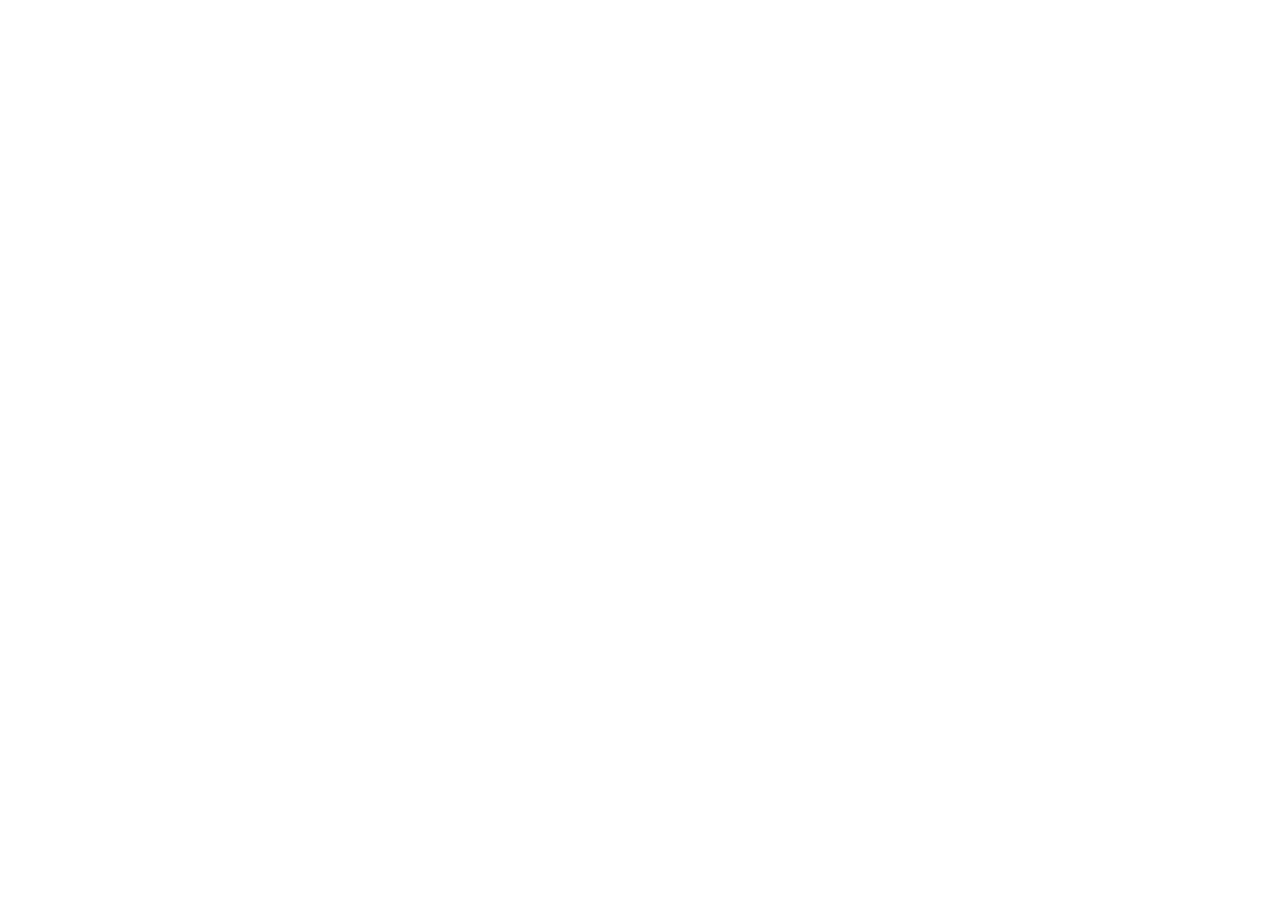
==== commit 252beb8f: "Production: BrowserRouter + absolute sub-path base for GH Pages deep links" ====
--- a/index.html
+++ b/index.html
@@ -2,10 +2,10 @@
 <html lang="en">
   <head>
     <meta charset="UTF-8" />
-    <link rel="icon" type="image/svg+xml" href="./favicon.svg" />
+    <link rel="icon" type="image/svg+xml" href="/Program Files/Git/saptapadi-wedding/favicon.svg" />
     <meta name="viewport" content="width=device-width, initial-scale=1.0" />
     <meta name="theme-color" content="#420A1A" />
-    <link rel="manifest" href="./manifest.webmanifest" />
+    <link rel="manifest" href="/Program Files/Git/saptapadi-wedding/manifest.webmanifest" />
     <meta name="description" content="Saptapadi — a beautiful way to plan an Indian Hindu wedding. Guests, rituals, budget, vendors and everything shubh." />
     <title>Saptapadi · Shubh Vivah Planner</title>
     <link rel="preconnect" href="https://fonts.googleapis.com" />
@@ -16,10 +16,10 @@
       href="https://fonts.googleapis.com/css2?family=Cormorant+Garamond:ital,wght@0,400;0,500;0,600;0,700;1,400;1,500;1,600&family=Rozha+One&family=Great+Vibes&family=Yatra+One&family=Tiro+Devanagari+Sanskrit:ital@0;1&family=Poppins:wght@300;400;500;600;700&display=swap"
       rel="stylesheet"
     />
-    <script type="module" crossorigin src="./assets/index-C126bHVK.js"></script>
-    <link rel="modulepreload" crossorigin href="./assets/vendor-Cb9njQI7.js">
-    <link rel="modulepreload" crossorigin href="./assets/motion-csRg5xGq.js">
-    <link rel="stylesheet" crossorigin href="./assets/index-gEG_7V3J.css">
+    <script type="module" crossorigin src="/Program Files/Git/saptapadi-wedding/assets/index-BkE0O8A9.js"></script>
+    <link rel="modulepreload" crossorigin href="/Program Files/Git/saptapadi-wedding/assets/vendor-SGYI-J30.js">
+    <link rel="modulepreload" crossorigin href="/Program Files/Git/saptapadi-wedding/assets/motion-Bkf0wewT.js">
+    <link rel="stylesheet" crossorigin href="/Program Files/Git/saptapadi-wedding/assets/index-gEG_7V3J.css">
   </head>
   <body>
     <div id="root"></div>
